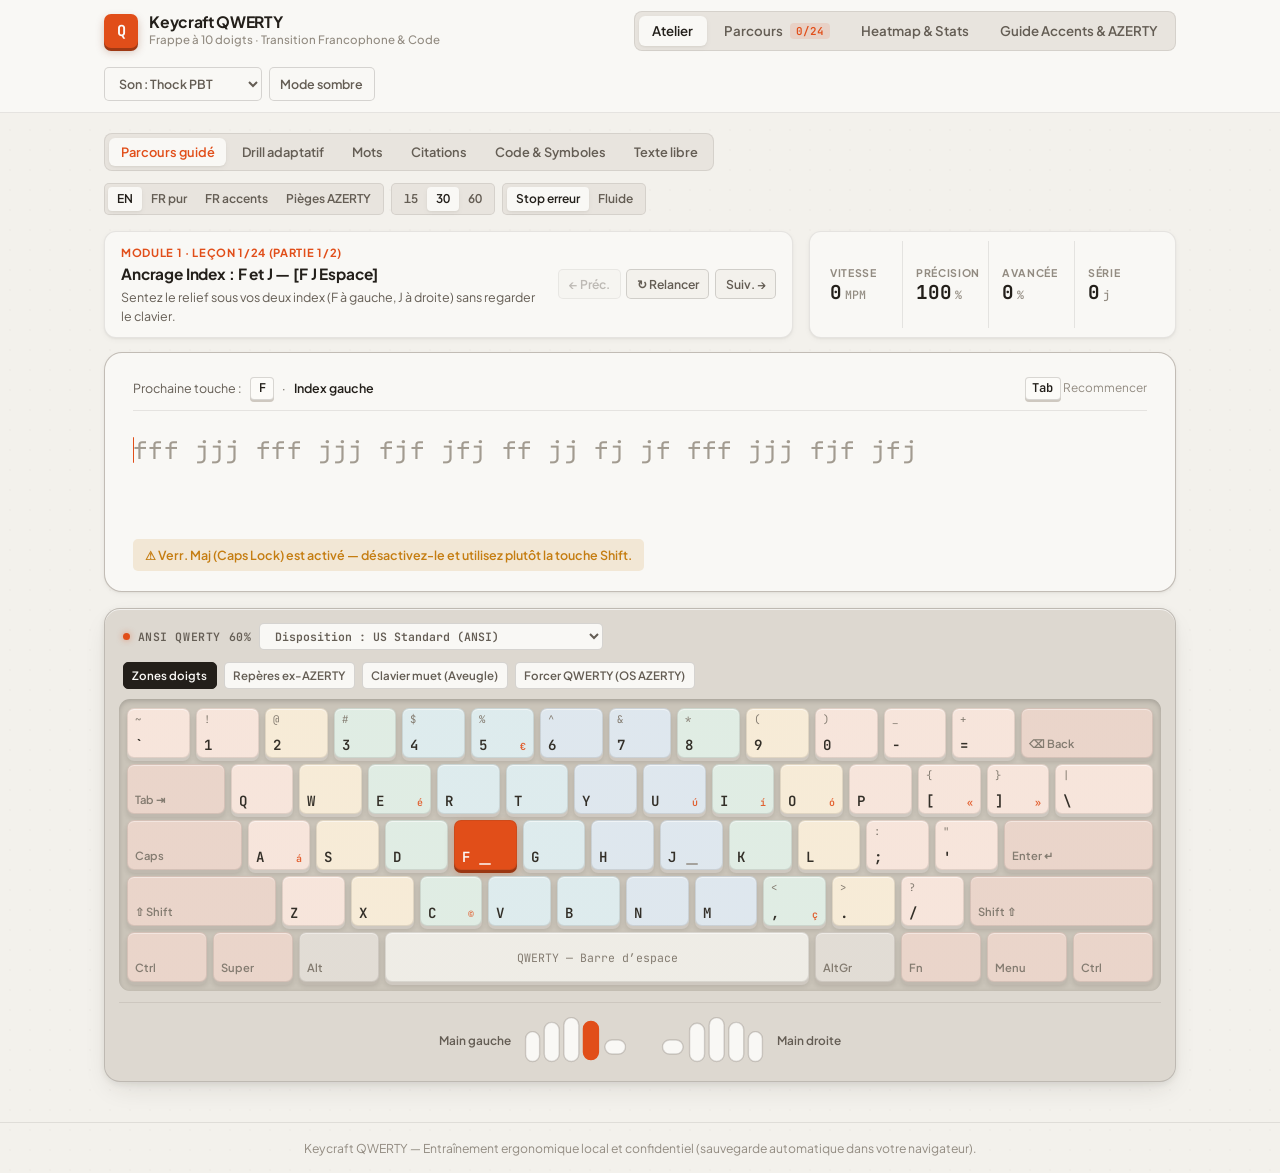
==== antigravity/index.html @ 1b4c4ce1 "feat: add unified showcase hub on main comparing Antigravity, Mistral 4, and GLM" ====
<!DOCTYPE html>
<html lang="fr" data-theme="light">
<head>
  <meta charset="UTF-8" />
  <meta name="viewport" content="width=device-width, initial-scale=1.0" />
  <title>Keycraft QWERTY — Apprendre la frappe tactile QWERTY &amp; US-International</title>
  <meta
    name="description"
    content="Studio d’apprentissage progressif du clavier QWERTY pensé pour les francophones : 24 leçons guidées, transition AZERTY vers QWERTY, code, accents US-International et carte thermique par touche."
  />
  <link rel="preconnect" href="https://fonts.googleapis.com" />
  <link rel="preconnect" href="https://fonts.gstatic.com" crossorigin />
  <link
    href="https://fonts.googleapis.com/css2?family=JetBrains+Mono:wght@400;500;600;700&family=Plus+Jakarta+Sans:wght@400;500;600;700&display=swap"
    rel="stylesheet"
  />
  <link rel="stylesheet" href="./css/styles.css" />
</head>
<body>
  <header class="site-header">
    <div class="header-inner">
      <a href="#studio" class="brand" id="brand-home-link">
        <span class="brand-keycap" aria-hidden="true">Q</span>
        <div class="brand-text">
          <h1 class="brand-title">Keycraft QWERTY</h1>
          <span class="brand-subtitle">Frappe à 10 doigts · Transition Francophone &amp; Code</span>
        </div>
      </a>

      <nav class="main-nav" role="tablist" aria-label="Navigation principale">
        <button
          type="button"
          class="nav-tab"
          id="nav-tab-studio"
          role="tab"
          aria-selected="true"
          aria-controls="view-studio"
          data-view="studio"
        >
          Atelier
        </button>
        <button
          type="button"
          class="nav-tab"
          id="nav-tab-curriculum"
          role="tab"
          aria-selected="false"
          aria-controls="view-curriculum"
          data-view="curriculum"
        >
          Parcours <span class="nav-badge" id="curriculum-progress-badge">0/24</span>
        </button>
        <button
          type="button"
          class="nav-tab"
          id="nav-tab-analytics"
          role="tab"
          aria-selected="false"
          aria-controls="view-analytics"
          data-view="analytics"
        >
          Heatmap &amp; Stats
        </button>
        <button
          type="button"
          class="nav-tab"
          id="nav-tab-guide"
          role="tab"
          aria-selected="false"
          aria-controls="view-guide"
          data-view="guide"
        >
          Guide Accents &amp; AZERTY
        </button>
      </nav>

      <div class="header-controls">
        <label for="sound-profile-select" class="sr-only">Profil sonore des touches</label>
        <select id="sound-profile-select" class="pill-select" title="Son mécanique des touches">
          <option value="thock">Son : Thock PBT</option>
          <option value="tactile">Son : Switch Tactile</option>
          <option value="typewriter">Son : Machine</option>
          <option value="off">Son : Muet</option>
        </select>

        <button
          type="button"
          id="theme-toggle-btn"
          class="icon-btn"
          aria-label="Basculer le thème clair ou sombre"
          title="Changer de thème"
        >
          <span id="theme-toggle-label">Mode sombre</span>
        </button>
      </div>
    </div>
  </header>

  <main class="app-main">
    <!-- =====================================================================
         VIEW 1 : STUDIO D'ENTRAÎNEMENT
         ===================================================================== -->
    <section id="view-studio" class="view-panel is-active" role="tabpanel" aria-labelledby="nav-tab-studio">
      <div class="studio-toolbar">
        <div class="mode-strip" role="group" aria-label="Mode d'entraînement">
          <button type="button" class="mode-btn is-active" id="mode-btn-lesson" data-mode="lesson">
            Parcours guidé
          </button>
          <button type="button" class="mode-btn" id="mode-btn-adaptive" data-mode="adaptive">
            Drill adaptatif
          </button>
          <button type="button" class="mode-btn" id="mode-btn-words" data-mode="words">
            Mots
          </button>
          <button type="button" class="mode-btn" id="mode-btn-quotes" data-mode="quotes">
            Citations
          </button>
          <button type="button" class="mode-btn" id="mode-btn-code" data-mode="code">
            Code &amp; Symboles
          </button>
          <button type="button" class="mode-btn" id="mode-btn-custom" data-mode="custom">
            Texte libre
          </button>
        </div>

        <div class="sub-options">
          <!-- Words mode sub-options -->
          <div class="chip-group" id="words-corpus-group" hidden>
            <button type="button" class="chip-btn is-active" id="corpus-en" data-corpus="english">EN</button>
            <button type="button" class="chip-btn" id="corpus-fr" data-corpus="french_ascii">FR pur</button>
            <button type="button" class="chip-btn" id="corpus-fr-intl" data-corpus="french_accents">FR accents</button>
            <button type="button" class="chip-btn" id="corpus-traps" data-corpus="azerty_traps">Pièges AZERTY</button>
          </div>

          <div class="chip-group" id="words-count-group" hidden>
            <button type="button" class="chip-btn" id="count-15" data-count="15">15</button>
            <button type="button" class="chip-btn is-active" id="count-30" data-count="30">30</button>
            <button type="button" class="chip-btn" id="count-60" data-count="60">60</button>
          </div>

          <!-- Error handling mode -->
          <div class="chip-group" role="group" aria-label="Comportement en cas d'erreur">
            <button
              type="button"
              class="chip-btn is-active"
              id="err-mode-stop"
              data-errmode="stop"
              title="Bloque le curseur sur la faute pour ancrer le bon geste"
            >
              Stop erreur
            </button>
            <button
              type="button"
              class="chip-btn"
              id="err-mode-fluid"
              data-errmode="fluid"
              title="Avance librement et permet de corriger avec Backspace"
            >
              Fluide
            </button>
          </div>
        </div>
      </div>

      <!-- Context Banner & Live Telemetry -->
      <div class="stage-hud">
        <div class="lesson-context">
          <div class="lesson-meta">
            <div class="lesson-kicker" id="stage-kicker">Module 1 · Leçon 1/24</div>
            <h2 class="lesson-heading" id="stage-title">Ancrage Index : F et J</h2>
            <p class="lesson-tip" id="stage-tip">
              Sentez le relief sous vos deux index (F à gauche, J à droite) sans regarder le clavier.
            </p>
          </div>
          <div class="lesson-nav-btns">
            <button type="button" class="sm-btn" id="prev-lesson-btn" title="Leçon précédente">
              ← Préc.
            </button>
            <button type="button" class="sm-btn" id="restart-prompt-btn" title="Nouvel essai (Tab)">
              ↻ Relancer
            </button>
            <button type="button" class="sm-btn" id="next-lesson-btn" title="Leçon ou série suivante">
              Suiv. →
            </button>
          </div>
        </div>

        <div class="telemetry-strip" aria-live="polite">
          <div class="metric-cell">
            <span class="metric-label">Vitesse</span>
            <span class="metric-value"><span id="live-wpm">0</span><span class="metric-unit">MPM</span></span>
          </div>
          <div class="metric-cell">
            <span class="metric-label">Précision</span>
            <span class="metric-value"><span id="live-accuracy">100</span><span class="metric-unit">%</span></span>
          </div>
          <div class="metric-cell">
            <span class="metric-label">Avancée</span>
            <span class="metric-value"><span id="live-progress">0</span><span class="metric-unit">%</span></span>
          </div>
          <div class="metric-cell">
            <span class="metric-label">Série</span>
            <span class="metric-value"><span id="live-streak">0</span><span class="metric-unit">j</span></span>
          </div>
        </div>
      </div>

      <!-- Custom Prompt Panel -->
      <div class="custom-text-panel" id="custom-text-panel" hidden>
        <label for="custom-text-input" class="lesson-kicker" style="display:block; margin-bottom:0.4rem;">
          Collez votre texte ou extrait de code à travailler en QWERTY
        </label>
        <textarea
          id="custom-text-input"
          class="custom-textarea"
          placeholder="Ex: const greet = (name) => `Hello, ${name}!`;"
        ></textarea>
        <button type="button" class="primary-btn" id="apply-custom-text-btn">
          Charger sur le pupitre
        </button>
      </div>

      <!-- Session Completion Card -->
      <article class="result-banner" id="session-result-banner" hidden aria-live="assertive">
        <div class="result-top">
          <div class="result-title-group">
            <h2 id="result-heading">Série terminée !</h2>
            <p class="result-subtitle" id="result-feedback">
              Excellente régularité. Continuez sans baisser les yeux vers les touches.
            </p>
          </div>
          <div class="stars-display" id="result-stars" aria-label="Étoiles obtenues"></div>
        </div>

        <div class="result-metrics-grid">
          <div class="result-stat-box">
            <div class="label">Vitesse nette</div>
            <div class="val" id="res-wpm">0 MPM</div>
          </div>
          <div class="result-stat-box">
            <div class="label">Précision</div>
            <div class="val" id="res-acc">100 %</div>
          </div>
          <div class="result-stat-box">
            <div class="label">Vitesse brute</div>
            <div class="val" id="res-raw">0 MPM</div>
          </div>
          <div class="result-stat-box">
            <div class="label">Durée</div>
            <div class="val" id="res-time">0.0 s</div>
          </div>
        </div>

        <div class="result-weak-keys">
          <div id="res-weak-summary" class="lesson-tip" style="margin:0;">
            Aucune touche hésitante détectée sur cet exercice.
          </div>
          <div style="display:flex; gap:0.55rem; flex-wrap:wrap;">
            <button type="button" class="secondary-btn" id="res-drill-weak-btn" hidden>
              Cibler ces touches
            </button>
            <button type="button" class="secondary-btn" id="res-retry-btn">
              ↻ Recommencer (Tab)
            </button>
            <button type="button" class="primary-btn" id="res-next-btn">
              Continuer (Entrée) →
            </button>
          </div>
        </div>
      </article>

      <!-- Main Typing Stage -->
      <div class="typing-stage-wrap is-focused" id="typing-stage-wrap">
        <div class="stage-progress-track" aria-hidden="true">
          <div class="stage-progress-bar" id="stage-progress-bar"></div>
        </div>

        <div class="coaching-bar">
          <div class="next-key-callout" id="next-key-callout">
            <span>Prochaine touche :</span>
            <span class="key-pill" id="callout-key">F</span>
            <span>·</span>
            <span class="finger-pill" id="callout-finger">Index gauche</span>
          </div>

          <div style="display:flex; align-items:center; gap:0.65rem;">
            <span class="deadkey-indicator" id="deadkey-indicator" hidden>
              Touche morte active — tapez la lettre
            </span>
            <span class="stage-shortcuts-hint">
              <span><kbd class="key-pill">Tab</kbd> Recommencer</span>
            </span>
          </div>
        </div>

        <div class="prompt-viewport" id="prompt-viewport">
          <div class="prompt-text" id="prompt-text" aria-label="Texte à dactylographier"></div>
        </div>

        <div class="stage-alert" id="capslock-warning" hidden>
          ⚠ Verr. Maj (Caps Lock) est activé — désactivez-le et utilisez plutôt la touche Shift.
        </div>

        <input
          type="text"
          id="typing-capture"
          class="hidden-capture"
          autocomplete="off"
          autocorrect="off"
          autocapitalize="off"
          spellcheck="false"
          aria-label="Zone de saisie clavier QWERTY"
        />
      </div>

      <!-- Sculpted Mechanical ANSI QWERTY Deck -->
      <div class="keyboard-deck" aria-label="Clavier visuel QWERTY interactif">
        <div class="deck-top-bar">
          <div class="deck-plate-label">
            <span class="status-led" aria-hidden="true"></span>
            <span>ANSI QWERTY 60%</span>
            <label for="layout-variant-select" class="sr-only">Variante de disposition QWERTY</label>
            <select id="layout-variant-select" class="pill-select" style="height:27px; font-size:0.72rem;">
              <option value="us-ansi">Disposition : US Standard (ANSI)</option>
              <option value="us-intl">Disposition : US-International (Accents FR)</option>
            </select>
          </div>

          <div class="deck-toggles">
            <button
              type="button"
              class="deck-toggle-btn"
              id="toggle-zones-btn"
              aria-pressed="true"
              title="Colorer les zones correspondant à chaque doigt"
            >
              Zones doigts
            </button>
            <button
              type="button"
              class="deck-toggle-btn"
              id="toggle-azerty-btn"
              aria-pressed="false"
              title="Afficher en discret l'ancienne touche AZERTY sur les touches déplacées"
            >
              Repères ex-AZERTY
            </button>
            <button
              type="button"
              class="deck-toggle-btn"
              id="toggle-blind-btn"
              aria-pressed="false"
              title="Masquer toutes les légendes pour tester votre vraie mémoire musculaire"
            >
              Clavier muet (Aveugle)
            </button>
            <button
              type="button"
              class="deck-toggle-btn"
              id="toggle-scancode-btn"
              aria-pressed="false"
              title="Simuler un clavier QWERTY US même si votre OS est encore configuré en AZERTY"
            >
              Forcer QWERTY (OS AZERTY)
            </button>
          </div>
        </div>

        <div class="keyboard-well">
          <div class="ansi-keyboard show-zones" id="ansi-keyboard"></div>
        </div>

        <!-- Biomechanical Dual-Hand Finger Indicator -->
        <div class="hands-guide-bar">
          <div class="hands-svg-wrap" aria-hidden="true">
            <div class="hand-card">
              <span>Main gauche</span>
              <svg class="hand-svg" viewBox="0 0 120 56">
                <rect class="finger-shape" data-hand-finger="lp" x="6" y="18" width="15" height="32" rx="7.5" />
                <rect class="finger-shape" data-hand-finger="lr" x="26" y="8" width="16" height="42" rx="8" />
                <rect class="finger-shape" data-hand-finger="lm" x="47" y="3" width="16" height="47" rx="8" />
                <rect class="finger-shape" data-hand-finger="li" x="68" y="9" width="16" height="41" rx="8" />
                <rect class="finger-shape" data-hand-finger="thumb" x="91" y="27" width="22" height="15" rx="7.5" />
              </svg>
            </div>

            <div class="hand-card">
              <svg class="hand-svg" viewBox="0 0 120 56">
                <rect class="finger-shape" data-hand-finger="thumb" x="7" y="27" width="22" height="15" rx="7.5" />
                <rect class="finger-shape" data-hand-finger="ri" x="36" y="9" width="16" height="41" rx="8" />
                <rect class="finger-shape" data-hand-finger="rm" x="57" y="3" width="16" height="47" rx="8" />
                <rect class="finger-shape" data-hand-finger="rr" x="78" y="8" width="16" height="42" rx="8" />
                <rect class="finger-shape" data-hand-finger="rp" x="99" y="18" width="15" height="32" rx="7.5" />
              </svg>
              <span>Main droite</span>
            </div>
          </div>
        </div>
      </div>
    </section>

    <!-- =====================================================================
         VIEW 2 : PARCOURS PROGRESSIF (24 LEÇONS)
         ===================================================================== -->
    <section id="view-curriculum" class="view-panel" role="tabpanel" aria-labelledby="nav-tab-curriculum">
      <div class="section-header">
        <div>
          <h2>Parcours d’apprentissage complet (24 leçons)</h2>
          <p>
            Du premier contact avec les ergots F et J jusqu’au code et aux accents français en US-International.
            Toutes les leçons sont accessibles librement selon votre niveau actuel.
          </p>
        </div>
        <div id="curriculum-stars-summary" class="lesson-keys-preview" style="font-size:0.84rem; padding:0.45rem 0.8rem;">
          0 / 72 ★
        </div>
      </div>

      <div id="curriculum-modules-container"></div>
    </section>

    <!-- =====================================================================
         VIEW 3 : ANALYTIQUE & CARTE THERMIQUE PAR TOUCHE
         ===================================================================== -->
    <section id="view-analytics" class="view-panel" role="tabpanel" aria-labelledby="nav-tab-analytics">
      <div class="section-header">
        <div>
          <h2>Carte thermique &amp; Diagnostic biomécanique</h2>
          <p>
            Chaque frappe mesure votre précision et votre temps de réaction en millisecondes afin d’isoler vos hésitations.
          </p>
        </div>
        <div style="display:flex; gap:0.5rem; flex-wrap:wrap;">
          <button type="button" class="primary-btn" id="analytics-launch-drill-btn">
            Entraîner mes touches faibles
          </button>
          <button type="button" class="secondary-btn" id="reset-stats-btn">
            Réinitialiser les données
          </button>
        </div>
      </div>

      <div class="stats-overview-row">
        <div class="stat-tile">
          <div class="stat-kicker">Meilleure vitesse nette</div>
          <div class="stat-big" id="stat-best-wpm">0 MPM</div>
        </div>
        <div class="stat-tile">
          <div class="stat-kicker">Caractères validés</div>
          <div class="stat-big" id="stat-total-chars">0</div>
        </div>
        <div class="stat-tile">
          <div class="stat-kicker">Temps d’entraînement</div>
          <div class="stat-big" id="stat-total-time">0 min</div>
        </div>
        <div class="stat-tile">
          <div class="stat-kicker">Touches maîtrisées (≥96 %)</div>
          <div class="stat-big" id="stat-mastered-keys">0</div>
        </div>
      </div>

      <div class="heatmap-panel">
        <div class="deck-top-bar" style="padding-bottom:0.85rem;">
          <div>
            <strong style="font-size:0.95rem;">Précision &amp; Vitesse par touche QWERTY</strong>
            <div id="heatmap-hover-detail" class="lesson-tip" style="margin-top:0.15rem;">
              Survolez une touche pour inspecter sa précision et sa latence moyenne (ms).
            </div>
          </div>
          <div class="heatmap-legend">
            <span class="heat-swatch">
              <span class="heat-dot" style="background:var(--success-soft); border:1px solid var(--success);"></span>
              Maîtrisée (≥96 %)
            </span>
            <span class="heat-swatch">
              <span class="heat-dot" style="background:var(--warning-soft); border:1px solid var(--warning);"></span>
              En cours (88–95 %)
            </span>
            <span class="heat-swatch">
              <span class="heat-dot" style="background:var(--danger-soft); border:1px solid var(--danger);"></span>
              À cibler (&lt;88 %)
            </span>
          </div>
        </div>

        <div class="keyboard-well">
          <div class="ansi-keyboard" id="heatmap-keyboard"></div>
        </div>
      </div>

      <div class="two-col-panels">
        <div class="info-panel">
          <h3>Confusions musculaires fréquentes</h3>
          <ul class="confusion-list" id="confusion-list"></ul>
        </div>
        <div class="info-panel">
          <h3>Dernières sessions</h3>
          <ul class="history-list" id="history-list"></ul>
        </div>
      </div>
    </section>

    <!-- =====================================================================
         VIEW 4 : GUIDE FRANCOPHONE QWERTY & ACCENTS US-INTERNATIONAL
         ===================================================================== -->
    <section id="view-guide" class="view-panel" role="tabpanel" aria-labelledby="nav-tab-guide">
      <div class="section-header">
        <div>
          <h2>Guide pratique du QWERTY pour francophones</h2>
          <p>
            Comprendre la logique du clavier QWERTY, réussir sa transition depuis l’AZERTY et écrire un français irréprochable.
          </p>
        </div>
        <button type="button" class="primary-btn" id="guide-start-intl-lesson-btn">
          Tester la Leçon 24 (Accents FR) →
        </button>
      </div>

      <div class="guide-grid">
        <article class="info-panel">
          <h3>1. Ce qui change par rapport à l’AZERTY</h3>
          <table class="ref-table">
            <thead>
              <tr>
                <th>Touche</th>
                <th>Sur AZERTY</th>
                <th>Sur QWERTY (Gain)</th>
              </tr>
            </thead>
            <tbody>
              <tr>
                <td><span class="combo-code">Q / A</span></td>
                <td>A en haut, Q au milieu</td>
                <td>Inversés : <strong>A</strong> sur la rangée de repos</td>
              </tr>
              <tr>
                <td><span class="combo-code">W / Z</span></td>
                <td>Z en haut, W en bas</td>
                <td>Inversés : <strong>W</strong> très accessible en anglais</td>
              </tr>
              <tr>
                <td><span class="combo-code">M</span></td>
                <td>À droite de L</td>
                <td>En bas à droite de <strong>N</strong> ; libère <strong>; :</strong></td>
              </tr>
              <tr>
                <td><span class="combo-code">1 – 0</span></td>
                <td>Nécessite Shift</td>
                <td><strong>Frappe directe</strong> sans Shift !</td>
              </tr>
              <tr>
                <td><span class="combo-code">. , /</span></td>
                <td>Point avec Shift</td>
                <td><strong>Point et virgule directs</strong> sans Shift</td>
              </tr>
              <tr>
                <td><span class="combo-code">[ ] { }</span></td>
                <td>AltGr gymnastique</td>
                <td>Accès immédiat à droite de <strong>P</strong></td>
              </tr>
            </tbody>
          </table>
        </article>

        <article class="info-panel">
          <h3>2. Tous les accents français (QWERTY US-International)</h3>
          <p class="lesson-tip" style="margin-bottom:0.75rem;">
            Activez <strong>Anglais (États-Unis, international)</strong> sous Windows, Linux ou macOS :
          </p>
          <table class="ref-table">
            <thead>
              <tr>
                <th>Caractère</th>
                <th>Séquence Touche Morte</th>
                <th>Alternative rapide</th>
              </tr>
            </thead>
            <tbody>
              <tr>
                <td><strong>é / É</strong></td>
                <td><span class="combo-code">'</span> puis <span class="combo-code">e / E</span></td>
                <td><span class="combo-code">AltGr + e</span></td>
              </tr>
              <tr>
                <td><strong>è / à / ù</strong></td>
                <td><span class="combo-code">`</span> puis <span class="combo-code">e / a / u</span></td>
                <td>Touche sous Échap + voyelle</td>
              </tr>
              <tr>
                <td><strong>ê / â / ô / î / û</strong></td>
                <td><span class="combo-code">Maj + 6 (^)</span> puis voyelle</td>
                <td>Circonflexe universel</td>
              </tr>
              <tr>
                <td><strong>ç / Ç</strong></td>
                <td><span class="combo-code">'</span> puis <span class="combo-code">c / C</span></td>
                <td><span class="combo-code">AltGr + ,</span></td>
              </tr>
              <tr>
                <td><strong>ë / ï</strong></td>
                <td><span class="combo-code">Maj + ' (")</span> puis voyelle</td>
                <td>Tréma universel</td>
              </tr>
              <tr>
                <td><strong>' ou " seul</strong></td>
                <td><span class="combo-code">'</span> puis <span class="combo-code">Espace</span></td>
                <td>Valide le symbole ASCII pur</td>
              </tr>
            </tbody>
          </table>
        </article>
      </div>

      <article class="info-panel">
        <h3>3. Les 3 règles d’or pour progresser deux fois plus vite</h3>
        <div class="two-col-panels" style="margin-top:0.5rem;">
          <div>
            <strong>Ne regardez jamais le clavier physique</strong>
            <p class="lesson-tip">
              Même si vos touches physiques portent encore des légendes AZERTY, fiez-vous uniquement aux ergots tactiles
              <strong>F</strong> et <strong>J</strong> et au clavier visuel à l’écran. Activez ensuite le mode
              <em>Clavier muet (Aveugle)</em> pour valider vos acquis.
            </p>
          </div>
          <div>
            <strong>Privilégiez 97 % de précision à la vitesse brute</strong>
            <p class="lesson-tip">
              Chaque faute oblige votre cerveau à enregistrer deux gestes contradictoires. Ralentissez légèrement sur vos
              touches hésitantes : la vitesse montera naturellement au-delà de 60 MPM en quelques jours.
            </p>
          </div>
        </div>
      </article>
    </section>
  </main>

  <footer class="site-footer">
    Keycraft QWERTY — Entraînement ergonomique local et confidentiel (sauvegarde automatique dans votre navigateur).
  </footer>

  <script type="module" src="./js/app.js"></script>
</body>
</html>
---- antigravity/css/styles.css ----
/* ==========================================================================
   KEYCRAFT QWERTY — Tactile Industrial Design System
   Inspired by classic PBT mechanical keyboards & functional industrial design
   ========================================================================== */

:root {
  /* Surface Palette — Warm Limestone & Alabaster (Light Theme) */
  --bg-canvas: hsl(40, 23%, 94%);
  --bg-elevated: hsl(40, 25%, 97%);
  --bg-recessed: hsl(38, 18%, 89%);
  --bg-chassis: hsl(37, 16%, 84%);
  --bg-chassis-well: hsl(36, 14%, 76%);

  /* Keycap Materials */
  --key-top: hsl(42, 33%, 98%);
  --key-top-mod: hsl(38, 16%, 91%);
  --key-lip: hsl(36, 13%, 78%);
  --key-lip-mod: hsl(35, 12%, 72%);
  --key-shadow: hsla(30, 20%, 15%, 0.14);
  --key-legend: hsl(35, 12%, 18%);
  --key-legend-muted: hsl(35, 8%, 48%);

  /* Typography & Ink */
  --ink-primary: hsl(35, 14%, 12%);
  --ink-secondary: hsl(35, 9%, 36%);
  --ink-muted: hsl(35, 7%, 54%);
  --ink-untyped: hsl(36, 9%, 60%);

  /* Functional Accents (Industrial Vermilion, Forest Sage, Amber Ochre) */
  --accent: hsl(16, 80%, 49%);
  --accent-soft: hsla(16, 80%, 49%, 0.12);
  --accent-ink: hsl(40, 33%, 98%);

  --success: hsl(152, 46%, 33%);
  --success-soft: hsla(152, 46%, 33%, 0.13);

  --warning: hsl(36, 84%, 42%);
  --warning-soft: hsla(36, 84%, 42%, 0.14);

  --danger: hsl(6, 74%, 48%);
  --danger-soft: hsla(6, 74%, 48%, 0.14);

  /* Subtle Finger Zone Tints (Harmonious muted mineral tones) */
  --finger-pinky: hsla(16, 72%, 52%, 0.14);
  --finger-ring: hsla(36, 78%, 48%, 0.15);
  --finger-middle: hsla(152, 44%, 40%, 0.14);
  --finger-index-l: hsla(196, 55%, 44%, 0.15);
  --finger-index-r: hsla(212, 52%, 46%, 0.15);
  --finger-thumb: hsla(38, 18%, 55%, 0.14);

  --finger-stroke-pinky: hsl(16, 68%, 48%);
  --finger-stroke-ring: hsl(36, 76%, 43%);
  --finger-stroke-middle: hsl(152, 44%, 35%);
  --finger-stroke-index-l: hsl(196, 58%, 38%);
  --finger-stroke-index-r: hsl(212, 52%, 42%);
  --finger-stroke-thumb: hsl(35, 15%, 42%);

  /* Structural Borders & Elevation */
  --hairline: hsla(35, 15%, 18%, 0.1);
  --hairline-strong: hsla(35, 15%, 18%, 0.18);
  --shadow-sm: 0 1px 2px hsla(32, 20%, 12%, 0.05), 0 2px 6px hsla(32, 20%, 12%, 0.04);
  --shadow-chassis:
    inset 0 1px 0 hsla(0, 0%, 100%, 0.65),
    0 10px 28px -8px hsla(32, 22%, 14%, 0.14),
    0 2px 6px hsla(32, 20%, 14%, 0.08);

  /* Fonts */
  --font-sans: 'Plus Jakarta Sans', -apple-system, BlinkMacSystemFont, 'Segoe UI', sans-serif;
  --font-mono: 'JetBrains Mono', ui-monospace, 'SFMono-Regular', Menlo, Consolas, monospace;

  /* Spacing & Radii */
  --radius-xs: 5px;
  --radius-sm: 8px;
  --radius-md: 12px;
  --radius-lg: 18px;
  --container-max: 1120px;
}

[data-theme="dark"] {
  --bg-canvas: hsl(40, 6%, 9%);
  --bg-elevated: hsl(40, 6%, 12.5%);
  --bg-recessed: hsl(40, 5%, 7.5%);
  --bg-chassis: hsl(38, 5%, 14.5%);
  --bg-chassis-well: hsl(38, 6%, 8%);

  --key-top: hsl(38, 5%, 19%);
  --key-top-mod: hsl(38, 5%, 15.5%);
  --key-lip: hsl(38, 6%, 10%);
  --key-lip-mod: hsl(38, 6%, 8.5%);
  --key-shadow: hsla(0, 0%, 0%, 0.45);
  --key-legend: hsl(38, 18%, 88%);
  --key-legend-muted: hsl(38, 8%, 54%);

  --ink-primary: hsl(38, 20%, 92%);
  --ink-secondary: hsl(38, 10%, 68%);
  --ink-muted: hsl(38, 7%, 48%);
  --ink-untyped: hsl(38, 6%, 41%);

  --accent: hsl(16, 84%, 56%);
  --accent-soft: hsla(16, 84%, 56%, 0.16);
  --accent-ink: hsl(40, 20%, 98%);

  --success: hsl(152, 48%, 52%);
  --success-soft: hsla(152, 48%, 52%, 0.16);

  --warning: hsl(38, 86%, 56%);
  --warning-soft: hsla(38, 86%, 56%, 0.16);

  --danger: hsl(6, 78%, 60%);
  --danger-soft: hsla(6, 78%, 60%, 0.18);

  --finger-pinky: hsla(16, 76%, 56%, 0.15);
  --finger-ring: hsla(38, 82%, 55%, 0.15);
  --finger-middle: hsla(152, 48%, 50%, 0.15);
  --finger-index-l: hsla(196, 62%, 54%, 0.15);
  --finger-index-r: hsla(210, 58%, 58%, 0.15);
  --finger-thumb: hsla(38, 14%, 60%, 0.14);

  --finger-stroke-pinky: hsl(16, 78%, 60%);
  --finger-stroke-ring: hsl(38, 84%, 58%);
  --finger-stroke-middle: hsl(152, 50%, 54%);
  --finger-stroke-index-l: hsl(196, 65%, 58%);
  --finger-stroke-index-r: hsl(210, 62%, 62%);
  --finger-stroke-thumb: hsl(38, 15%, 64%);

  --hairline: hsla(38, 20%, 90%, 0.08);
  --hairline-strong: hsla(38, 20%, 90%, 0.15);
  --shadow-sm: 0 1px 3px hsla(0, 0%, 0%, 0.3);
  --shadow-chassis:
    inset 0 1px 0 hsla(38, 20%, 90%, 0.06),
    0 14px 34px -8px hsla(0, 0%, 0%, 0.55),
    0 2px 8px hsla(0, 0%, 0%, 0.35);
}

/* Reset & Base */
*,
*::before,
*::after {
  box-sizing: border-box;
}

html {
  font-size: 16px;
  -webkit-font-smoothing: antialiased;
  -moz-osx-font-smoothing: grayscale;
}

body {
  margin: 0;
  min-height: 100vh;
  background-color: var(--bg-canvas);
  /* Subtle tactile anodized surface grain via tiny inline SVG noise */
  background-image: radial-gradient(hsla(36, 20%, 50%, 0.035) 1px, transparent 0);
  background-size: 20px 20px;
  color: var(--ink-primary);
  font-family: var(--font-sans);
  line-height: 1.5;
  display: flex;
  flex-direction: column;
  transition: background-color 180ms ease, color 180ms ease;
}

button,
input,
select,
textarea {
  font-family: inherit;
  color: inherit;
}

button {
  cursor: pointer;
}

:focus-visible {
  outline: 2px solid var(--accent);
  outline-offset: 2px;
}

.sr-only {
  position: absolute;
  width: 1px;
  height: 1px;
  padding: 0;
  margin: -1px;
  overflow: hidden;
  clip: rect(0, 0, 0, 0);
  white-space: nowrap;
  border: 0;
}

/* ==========================================================================
   Top Navigation & Studio Header
   ========================================================================== */

.site-header {
  border-bottom: 1px solid var(--hairline);
  background: var(--bg-elevated);
  position: sticky;
  top: 0;
  z-index: 30;
}

.header-inner {
  max-width: var(--container-max);
  margin: 0 auto;
  padding: 0.7rem 1.5rem;
  display: flex;
  align-items: center;
  justify-content: space-between;
  gap: 1rem;
  flex-wrap: wrap;
}

.brand {
  display: flex;
  align-items: center;
  gap: 0.7rem;
  text-decoration: none;
  color: var(--ink-primary);
}

.brand-keycap {
  width: 34px;
  height: 34px;
  border-radius: 7px;
  background: var(--accent);
  color: var(--accent-ink);
  font-family: var(--font-mono);
  font-weight: 700;
  font-size: 0.95rem;
  display: grid;
  place-items: center;
  box-shadow: 0 3px 0 hsl(16, 78%, 35%), 0 4px 8px hsla(16, 80%, 25%, 0.25);
  letter-spacing: -0.03em;
  user-select: none;
}

.brand-text {
  display: flex;
  flex-direction: column;
}

.brand-title {
  font-size: 0.98rem;
  font-weight: 700;
  letter-spacing: -0.02em;
  line-height: 1.15;
  margin: 0;
}

.brand-subtitle {
  font-size: 0.72rem;
  color: var(--ink-muted);
  font-weight: 500;
}

/* Primary View Switcher */
.main-nav {
  display: flex;
  align-items: center;
  gap: 0.25rem;
  background: var(--bg-recessed);
  padding: 0.22rem;
  border-radius: var(--radius-sm);
  border: 1px solid var(--hairline);
}

.nav-tab {
  border: none;
  background: transparent;
  padding: 0.42rem 0.85rem;
  border-radius: 6px;
  font-size: 0.83rem;
  font-weight: 600;
  color: var(--ink-secondary);
  transition: background-color 140ms ease, color 140ms ease, box-shadow 140ms ease;
  display: inline-flex;
  align-items: center;
  gap: 0.42rem;
}

.nav-tab:hover {
  color: var(--ink-primary);
}

.nav-tab[aria-selected="true"] {
  background: var(--bg-elevated);
  color: var(--ink-primary);
  box-shadow: var(--shadow-sm);
}

.nav-badge {
  font-family: var(--font-mono);
  font-size: 0.68rem;
  padding: 0.08rem 0.36rem;
  border-radius: 4px;
  background: var(--accent-soft);
  color: var(--accent);
  font-weight: 600;
}

/* Header Quick Controls */
.header-controls {
  display: flex;
  align-items: center;
  gap: 0.45rem;
}

.icon-btn,
.pill-select {
  height: 34px;
  border: 1px solid var(--hairline-strong);
  background: var(--bg-elevated);
  border-radius: var(--radius-xs);
  padding: 0 0.65rem;
  font-size: 0.78rem;
  font-weight: 600;
  color: var(--ink-secondary);
  display: inline-flex;
  align-items: center;
  gap: 0.38rem;
  transition: border-color 140ms ease, color 140ms ease, background-color 140ms ease;
}

.icon-btn:hover,
.pill-select:hover {
  color: var(--ink-primary);
  border-color: var(--ink-muted);
}

.icon-btn[aria-pressed="true"] {
  background: var(--accent-soft);
  color: var(--accent);
  border-color: hsla(16, 80%, 49%, 0.35);
}

/* ==========================================================================
   Main Layout Container
   ========================================================================== */

.app-main {
  flex: 1;
  width: 100%;
  max-width: var(--container-max);
  margin: 0 auto;
  padding: 1.25rem 1.5rem 2.5rem;
}

.view-panel {
  display: none;
  animation: panelFade 160ms ease-out;
}

.view-panel.is-active {
  display: block;
}

@keyframes panelFade {
  from {
    opacity: 0;
    transform: translateY(4px);
  }
  to {
    opacity: 1;
    transform: translateY(0);
  }
}

/* ==========================================================================
   Practice Studio View (Primary Typing Experience)
   ========================================================================== */

.studio-toolbar {
  display: flex;
  align-items: center;
  justify-content: space-between;
  gap: 0.75rem;
  flex-wrap: wrap;
  margin-bottom: 1rem;
}

.mode-strip {
  display: flex;
  align-items: center;
  gap: 0.3rem;
  flex-wrap: wrap;
  background: var(--bg-recessed);
  padding: 0.25rem;
  border-radius: var(--radius-sm);
  border: 1px solid var(--hairline);
}

.mode-btn {
  border: none;
  background: transparent;
  padding: 0.38rem 0.72rem;
  border-radius: 6px;
  font-size: 0.8rem;
  font-weight: 600;
  color: var(--ink-secondary);
  transition: all 130ms ease;
}

.mode-btn:hover {
  color: var(--ink-primary);
}

.mode-btn.is-active {
  background: var(--bg-elevated);
  color: var(--accent);
  box-shadow: var(--shadow-sm);
}

.sub-options {
  display: flex;
  align-items: center;
  gap: 0.45rem;
  flex-wrap: wrap;
}

.chip-group {
  display: inline-flex;
  align-items: center;
  background: var(--bg-recessed);
  padding: 0.2rem;
  border-radius: var(--radius-xs);
  border: 1px solid var(--hairline);
}

.chip-btn {
  border: none;
  background: transparent;
  padding: 0.26rem 0.56rem;
  border-radius: 4px;
  font-size: 0.75rem;
  font-weight: 600;
  color: var(--ink-secondary);
  font-variant-numeric: tabular-nums;
}

.chip-btn:hover {
  color: var(--ink-primary);
}

.chip-btn.is-active {
  background: var(--bg-elevated);
  color: var(--ink-primary);
  box-shadow: var(--shadow-sm);
}

/* Lesson / Context Banner + Live Telemetry Bar */
.stage-hud {
  display: flex;
  align-items: stretch;
  justify-content: space-between;
  gap: 1rem;
  flex-wrap: wrap;
  margin-bottom: 0.85rem;
}

.lesson-context {
  flex: 1 1 320px;
  background: var(--bg-elevated);
  border: 1px solid var(--hairline);
  border-radius: var(--radius-md);
  padding: 0.75rem 1rem;
  display: flex;
  align-items: center;
  justify-content: space-between;
  gap: 0.85rem;
  box-shadow: var(--shadow-sm);
}

.lesson-meta {
  min-width: 0;
}

.lesson-kicker {
  font-size: 0.7rem;
  font-weight: 700;
  text-transform: uppercase;
  letter-spacing: 0.06em;
  color: var(--accent);
  margin-bottom: 0.12rem;
}

.lesson-heading {
  font-size: 0.96rem;
  font-weight: 700;
  margin: 0;
  letter-spacing: -0.01em;
  white-space: nowrap;
  overflow: hidden;
  text-overflow: ellipsis;
}

.lesson-tip {
  font-size: 0.78rem;
  color: var(--ink-secondary);
  margin: 0.15rem 0 0;
}

.lesson-nav-btns {
  display: flex;
  align-items: center;
  gap: 0.35rem;
  flex-shrink: 0;
}

.sm-btn {
  height: 30px;
  padding: 0 0.6rem;
  border-radius: var(--radius-xs);
  border: 1px solid var(--hairline-strong);
  background: var(--bg-canvas);
  font-size: 0.76rem;
  font-weight: 600;
  color: var(--ink-secondary);
  display: inline-flex;
  align-items: center;
  gap: 0.3rem;
  transition: all 120ms ease;
}

.sm-btn:hover:not(:disabled) {
  background: var(--bg-elevated);
  color: var(--ink-primary);
  border-color: var(--ink-muted);
}

.sm-btn:disabled {
  opacity: 0.4;
  cursor: not-allowed;
}

/* Telemetry Readout */
.telemetry-strip {
  display: grid;
  grid-template-columns: repeat(4, minmax(78px, 1fr));
  gap: 0.5rem;
  background: var(--bg-elevated);
  border: 1px solid var(--hairline);
  border-radius: var(--radius-md);
  padding: 0.6rem 0.9rem;
  box-shadow: var(--shadow-sm);
}

.metric-cell {
  display: flex;
  flex-direction: column;
  justify-content: center;
  padding: 0 0.35rem;
  border-right: 1px solid var(--hairline);
}

.metric-cell:last-child {
  border-right: none;
}

.metric-label {
  font-size: 0.66rem;
  text-transform: uppercase;
  letter-spacing: 0.06em;
  color: var(--ink-muted);
  font-weight: 700;
}

.metric-value {
  font-family: var(--font-mono);
  font-size: 1.2rem;
  font-weight: 700;
  font-variant-numeric: tabular-nums;
  color: var(--ink-primary);
  line-height: 1.2;
}

.metric-unit {
  font-size: 0.72rem;
  font-weight: 500;
  color: var(--ink-muted);
  margin-left: 0.15rem;
}

/* ==========================================================================
   Typing Stage (Paper / Slate Prompt Surface)
   ========================================================================== */

.typing-stage-wrap {
  position: relative;
  background: var(--bg-elevated);
  border: 1px solid var(--hairline-strong);
  border-radius: var(--radius-lg);
  padding: 1.5rem 1.75rem 1.25rem;
  margin-bottom: 1rem;
  box-shadow: var(--shadow-sm);
  transition: border-color 150ms ease, box-shadow 150ms ease;
  cursor: text;
}

.typing-stage-wrap.is-focused {
  border-color: hsla(35, 15%, 35%, 0.38);
}

[data-theme="dark"] .typing-stage-wrap.is-focused {
  border-color: hsla(38, 20%, 85%, 0.24);
}

/* Progress Hairline at Top of Stage */
.stage-progress-track {
  position: absolute;
  top: 0;
  left: 16px;
  right: 16px;
  height: 3px;
  background: transparent;
  overflow: hidden;
}

.stage-progress-bar {
  height: 100%;
  width: 0%;
  background: var(--accent);
  border-radius: 0 0 3px 3px;
  transition: width 90ms linear;
}

/* Live Finger / Dead-key Coaching Strip inside Stage */
.coaching-bar {
  display: flex;
  align-items: center;
  justify-content: space-between;
  gap: 0.75rem;
  margin-bottom: 0.9rem;
  padding-bottom: 0.65rem;
  border-bottom: 1px solid var(--hairline);
  font-size: 0.78rem;
  color: var(--ink-secondary);
  flex-wrap: wrap;
}

.next-key-callout {
  display: inline-flex;
  align-items: center;
  gap: 0.5rem;
  flex-wrap: wrap;
}

.key-pill {
  display: inline-flex;
  align-items: center;
  justify-content: center;
  min-width: 24px;
  height: 23px;
  padding: 0 0.42rem;
  border-radius: 4px;
  background: var(--key-top);
  border: 1px solid var(--hairline-strong);
  box-shadow: 0 2px 0 var(--key-lip);
  font-family: var(--font-mono);
  font-size: 0.76rem;
  font-weight: 600;
  color: var(--ink-primary);
}

.finger-pill {
  font-weight: 600;
  color: var(--ink-primary);
}

.deadkey-indicator {
  font-family: var(--font-mono);
  font-size: 0.74rem;
  padding: 0.15rem 0.5rem;
  border-radius: 4px;
  background: var(--warning-soft);
  color: var(--warning);
  font-weight: 600;
}

.stage-shortcuts-hint {
  display: inline-flex;
  align-items: center;
  gap: 0.65rem;
  color: var(--ink-muted);
  font-size: 0.74rem;
}

/* Prompt Text Display */
.prompt-viewport {
  position: relative;
  min-height: 6.4rem;
  max-height: 9.6rem;
  overflow: hidden;
  user-select: none;
}

.prompt-text {
  font-family: var(--font-mono);
  font-variant-ligatures: none;
  font-size: clamp(1.22rem, 2vw, 1.52rem);
  line-height: 2.05;
  letter-spacing: 0.015em;
  color: var(--ink-untyped);
  white-space: pre-wrap;
  word-break: break-word;
  transition: transform 140ms cubic-bezier(0.22, 1, 0.36, 1);
}

.prompt-text.is-code {
  font-size: clamp(1.02rem, 1.6vw, 1.24rem);
  line-height: 1.9;
  white-space: pre-wrap;
}

.ch {
  position: relative;
  border-radius: 3px;
  transition: color 60ms ease, background-color 60ms ease;
}

.ch.is-correct {
  color: var(--ink-primary);
}

.ch.is-corrected {
  color: var(--ink-primary);
  border-bottom: 2px dotted var(--warning);
}

.ch.is-wrong {
  color: var(--danger);
  background: var(--danger-soft);
}

.ch.is-space.is-wrong {
  background: hsla(6, 74%, 48%, 0.26);
}

/* Caret */
.ch.is-current::before {
  content: '';
  position: absolute;
  left: -1.5px;
  top: 0.12em;
  bottom: 0.12em;
  width: 2.5px;
  border-radius: 2px;
  background: var(--accent);
  animation: caretPulse 1.05s ease-in-out infinite;
}

.typing-stage-wrap.is-typing .ch.is-current::before {
  animation: none;
}

.ch.is-current.is-blocked {
  background: var(--danger-soft);
  color: var(--danger);
}

.ch-newline {
  display: inline-block;
  font-size: 0.78em;
  opacity: 0.55;
  padding: 0 0.2em;
}

@keyframes caretPulse {
  0%, 100% { opacity: 1; }
  50% { opacity: 0.22; }
}

/* CapsLock & Unfocused Warnings */
.stage-alert {
  margin-top: 0.7rem;
  padding: 0.42rem 0.75rem;
  border-radius: var(--radius-xs);
  background: var(--warning-soft);
  color: var(--warning);
  font-size: 0.78rem;
  font-weight: 600;
  display: inline-flex;
  align-items: center;
  gap: 0.45rem;
}

.hidden-capture {
  position: fixed;
  opacity: 0;
  pointer-events: none;
  width: 1px;
  height: 1px;
  left: -9999px;
  top: 0;
}

/* Custom Text Drawer */
.custom-text-panel {
  margin-bottom: 1rem;
  background: var(--bg-elevated);
  border: 1px solid var(--hairline-strong);
  border-radius: var(--radius-md);
  padding: 1rem;
}

.custom-textarea {
  width: 100%;
  min-height: 88px;
  padding: 0.65rem 0.8rem;
  border-radius: var(--radius-sm);
  border: 1px solid var(--hairline-strong);
  background: var(--bg-canvas);
  font-family: var(--font-mono);
  font-size: 0.88rem;
  resize: vertical;
  margin-bottom: 0.6rem;
}

/* ==========================================================================
   Sculpted 60-Column ANSI Mechanical Keyboard + Hand Biomechanics
   ========================================================================== */

.keyboard-deck {
  background: var(--bg-chassis);
  border: 1px solid var(--hairline-strong);
  border-radius: 16px;
  padding: 0.85rem;
  box-shadow: var(--shadow-chassis);
}

.deck-top-bar {
  display: flex;
  align-items: center;
  justify-content: space-between;
  gap: 0.75rem;
  padding: 0 0.25rem 0.65rem;
  flex-wrap: wrap;
}

.deck-plate-label {
  display: inline-flex;
  align-items: center;
  gap: 0.5rem;
  font-family: var(--font-mono);
  font-size: 0.72rem;
  font-weight: 600;
  letter-spacing: 0.05em;
  text-transform: uppercase;
  color: var(--ink-secondary);
}

.status-led {
  width: 7px;
  height: 7px;
  border-radius: 50%;
  background: var(--accent);
  box-shadow: 0 0 6px hsla(16, 80%, 50%, 0.5);
}

.deck-toggles {
  display: flex;
  align-items: center;
  gap: 0.4rem;
  flex-wrap: wrap;
}

.deck-toggle-btn {
  height: 27px;
  padding: 0 0.55rem;
  border-radius: 5px;
  border: 1px solid var(--hairline-strong);
  background: var(--bg-elevated);
  font-size: 0.72rem;
  font-weight: 600;
  color: var(--ink-secondary);
  transition: all 120ms ease;
}

.deck-toggle-btn:hover {
  color: var(--ink-primary);
}

.deck-toggle-btn[aria-pressed="true"] {
  background: var(--ink-primary);
  color: var(--bg-elevated);
  border-color: var(--ink-primary);
}

/* Recessed Keyboard Well */
.keyboard-well {
  background: var(--bg-chassis-well);
  border-radius: 11px;
  padding: 0.55rem;
  box-shadow: inset 0 2px 5px hsla(0, 0%, 0%, 0.18);
  overflow-x: auto;
}

.ansi-keyboard {
  min-width: 660px;
  display: flex;
  flex-direction: column;
  gap: 6px;
  user-select: none;
}

.kb-row {
  display: grid;
  grid-template-columns: repeat(60, minmax(0, 1fr));
  gap: 6px;
}

/* Sculpted PBT Keycap */
.keycap {
  position: relative;
  height: 50px;
  background: var(--key-top);
  border-radius: 7px;
  border: 1px solid hsla(35, 15%, 20%, 0.12);
  box-shadow:
    0 3px 0 var(--key-lip),
    0 4px 5px var(--key-shadow),
    inset 0 1px 0 hsla(0, 0%, 100%, 0.55);
  padding: 5px 7px;
  display: flex;
  flex-direction: column;
  justify-content: space-between;
  font-family: var(--font-mono);
  color: var(--key-legend);
  transition: transform 55ms ease, box-shadow 55ms ease, background-color 110ms ease;
}

[data-theme="dark"] .keycap {
  border-color: hsla(0, 0%, 100%, 0.06);
  box-shadow:
    0 3px 0 var(--key-lip),
    0 4px 6px var(--key-shadow),
    inset 0 1px 0 hsla(0, 0%, 100%, 0.05);
}

.keycap.is-mod {
  background: var(--key-top-mod);
  box-shadow:
    0 3px 0 var(--key-lip-mod),
    0 4px 5px var(--key-shadow),
    inset 0 1px 0 hsla(0, 0%, 100%, 0.4);
  font-family: var(--font-sans);
  font-size: 0.7rem;
  font-weight: 600;
  color: var(--key-legend-muted);
  justify-content: flex-end;
}

[data-theme="dark"] .keycap.is-mod {
  box-shadow:
    0 3px 0 var(--key-lip-mod),
    0 4px 6px var(--key-shadow),
    inset 0 1px 0 hsla(0, 0%, 100%, 0.04);
}

/* Finger Zone Coloring Mode */
.ansi-keyboard.show-zones .keycap[data-finger="lp"],
.ansi-keyboard.show-zones .keycap[data-finger="rp"] {
  background-image: linear-gradient(var(--finger-pinky), var(--finger-pinky));
}
.ansi-keyboard.show-zones .keycap[data-finger="lr"],
.ansi-keyboard.show-zones .keycap[data-finger="rr"] {
  background-image: linear-gradient(var(--finger-ring), var(--finger-ring));
}
.ansi-keyboard.show-zones .keycap[data-finger="lm"],
.ansi-keyboard.show-zones .keycap[data-finger="rm"] {
  background-image: linear-gradient(var(--finger-middle), var(--finger-middle));
}
.ansi-keyboard.show-zones .keycap[data-finger="li"] {
  background-image: linear-gradient(var(--finger-index-l), var(--finger-index-l));
}
.ansi-keyboard.show-zones .keycap[data-finger="ri"] {
  background-image: linear-gradient(var(--finger-index-r), var(--finger-index-r));
}
.ansi-keyboard.show-zones .keycap[data-finger="thumb"] {
  background-image: linear-gradient(var(--finger-thumb), var(--finger-thumb));
}

/* Key Legends */
.key-top-row {
  display: flex;
  justify-content: space-between;
  align-items: flex-start;
  font-size: 0.66rem;
  line-height: 1;
  color: var(--key-legend-muted);
}

.key-bottom-row {
  display: flex;
  justify-content: space-between;
  align-items: flex-end;
  font-size: 0.88rem;
  font-weight: 600;
  line-height: 1;
}

.key-altgr {
  font-size: 0.62rem;
  color: var(--accent);
  font-weight: 600;
  opacity: 0.88;
}

.key-azerty-diff {
  font-size: 0.58rem;
  padding: 1px 3px;
  border-radius: 3px;
  background: hsla(35, 20%, 50%, 0.14);
  color: var(--ink-muted);
  display: none;
}

.ansi-keyboard.show-azerty-diff .key-azerty-diff {
  display: inline-block;
}

/* Blind / Touch-Typing Test Mode (Hide Key Legends) */
.ansi-keyboard.is-blind .key-top-row,
.ansi-keyboard.is-blind .key-bottom-row,
.ansi-keyboard.is-blind .key-mod-label {
  opacity: 0;
}

/* Tactile Homing Bar on F and J */
.key-homing-bar {
  position: absolute;
  bottom: 4px;
  left: 50%;
  transform: translateX(-50%);
  width: 12px;
  height: 2px;
  border-radius: 2px;
  background: var(--ink-muted);
  opacity: 0.75;
}

/* Target Key Highlight (Next Key to Press) */
.keycap.is-target {
  background: var(--accent) !important;
  background-image: none !important;
  color: var(--accent-ink) !important;
  box-shadow:
    0 3px 0 hsl(16, 78%, 34%),
    0 4px 10px hsla(16, 80%, 40%, 0.32);
}

.keycap.is-target .key-top-row,
.keycap.is-target .key-altgr,
.keycap.is-target .key-mod-label {
  color: hsla(40, 33%, 98%, 0.88) !important;
}

.keycap.is-target .key-homing-bar {
  background: var(--accent-ink);
}

/* Secondary Step Target (e.g. Second key in US-Intl dead-key sequence) */
.keycap.is-target-step2 {
  box-shadow:
    0 3px 0 var(--key-lip),
    inset 0 0 0 2px var(--accent);
}

/* Physical Key Depression */
.keycap.is-pressed {
  transform: translateY(2.5px);
  box-shadow:
    0 0.5px 0 var(--key-lip),
    0 1px 2px var(--key-shadow);
}

.keycap.is-wrong-press {
  background: var(--danger) !important;
  background-image: none !important;
  color: #fff !important;
  transform: translateY(2.5px);
}

/* Biomechanical Hand Guide Strip */
.hands-guide-bar {
  margin-top: 0.7rem;
  padding-top: 0.65rem;
  border-top: 1px solid hsla(35, 15%, 20%, 0.1);
  display: flex;
  align-items: center;
  justify-content: space-between;
  gap: 1rem;
  flex-wrap: wrap;
}

.hands-svg-wrap {
  display: flex;
  align-items: center;
  gap: 1.5rem;
  margin: 0 auto;
}

.hand-card {
  display: flex;
  align-items: center;
  gap: 0.55rem;
  font-size: 0.74rem;
  color: var(--ink-secondary);
  font-weight: 600;
}

.hand-svg {
  width: 112px;
  height: 54px;
  overflow: visible;
}

.finger-shape {
  fill: var(--bg-elevated);
  stroke: var(--hairline-strong);
  stroke-width: 1.5;
  transition: fill 120ms ease, stroke 120ms ease, transform 120ms ease;
}

.finger-shape.is-active {
  fill: var(--accent);
  stroke: var(--accent);
  transform: translateY(-2px);
}

/* ==========================================================================
   Session Completion Summary Card (Inline Modal / Stage Overlay)
   ========================================================================== */

.result-banner {
  background: var(--bg-elevated);
  border: 1px solid var(--hairline-strong);
  border-radius: var(--radius-lg);
  padding: 1.35rem 1.6rem;
  margin-bottom: 1rem;
  box-shadow: var(--shadow-sm);
}

.result-top {
  display: flex;
  align-items: center;
  justify-content: space-between;
  gap: 1rem;
  flex-wrap: wrap;
  margin-bottom: 1rem;
}

.result-title-group h2 {
  margin: 0;
  font-size: 1.18rem;
  letter-spacing: -0.02em;
}

.result-subtitle {
  margin: 0.2rem 0 0;
  font-size: 0.84rem;
  color: var(--ink-secondary);
}

.stars-display {
  font-size: 1.35rem;
  letter-spacing: 0.15em;
  color: var(--accent);
}

.result-metrics-grid {
  display: grid;
  grid-template-columns: repeat(auto-fit, minmax(130px, 1fr));
  gap: 0.75rem;
  margin-bottom: 1rem;
}

.result-stat-box {
  background: var(--bg-canvas);
  border: 1px solid var(--hairline);
  border-radius: var(--radius-sm);
  padding: 0.7rem 0.9rem;
}

.result-stat-box .label {
  font-size: 0.7rem;
  text-transform: uppercase;
  letter-spacing: 0.05em;
  color: var(--ink-muted);
  font-weight: 700;
}

.result-stat-box .val {
  font-family: var(--font-mono);
  font-size: 1.45rem;
  font-weight: 700;
  color: var(--ink-primary);
  margin-top: 0.15rem;
}

.result-weak-keys {
  display: flex;
  align-items: center;
  justify-content: space-between;
  gap: 0.8rem;
  flex-wrap: wrap;
  padding-top: 0.85rem;
  border-top: 1px solid var(--hairline);
}

.primary-btn {
  height: 38px;
  padding: 0 1.05rem;
  border-radius: var(--radius-sm);
  border: none;
  background: var(--accent);
  color: var(--accent-ink);
  font-size: 0.84rem;
  font-weight: 600;
  display: inline-flex;
  align-items: center;
  gap: 0.45rem;
  box-shadow: 0 2px 0 hsl(16, 78%, 35%);
  transition: filter 120ms ease, transform 80ms ease;
}

.primary-btn:hover {
  filter: brightness(1.06);
}

.primary-btn:active {
  transform: translateY(1px);
}

.secondary-btn {
  height: 38px;
  padding: 0 0.95rem;
  border-radius: var(--radius-sm);
  border: 1px solid var(--hairline-strong);
  background: var(--bg-canvas);
  color: var(--ink-primary);
  font-size: 0.84rem;
  font-weight: 600;
  display: inline-flex;
  align-items: center;
  gap: 0.4rem;
}

.secondary-btn:hover {
  background: var(--bg-recessed);
}

/* ==========================================================================
   Curriculum View (Parcours Progressif — 6 Modules, 24 Lessons)
   ========================================================================== */

.section-header {
  display: flex;
  align-items: flex-end;
  justify-content: space-between;
  gap: 1rem;
  flex-wrap: wrap;
  margin-bottom: 1.5rem;
}

.section-header h2 {
  margin: 0;
  font-size: 1.4rem;
  letter-spacing: -0.025em;
}

.section-header p {
  margin: 0.3rem 0 0;
  color: var(--ink-secondary);
  font-size: 0.9rem;
  max-width: 62ch;
}

.module-block {
  margin-bottom: 1.75rem;
}

.module-title-row {
  display: flex;
  align-items: baseline;
  justify-content: space-between;
  gap: 0.75rem;
  margin-bottom: 0.75rem;
  padding-bottom: 0.45rem;
  border-bottom: 1px solid var(--hairline-strong);
}

.module-title-row h3 {
  margin: 0;
  font-size: 1.02rem;
  letter-spacing: -0.015em;
}

.module-desc {
  font-size: 0.8rem;
  color: var(--ink-secondary);
}

.lessons-grid {
  display: grid;
  grid-template-columns: repeat(auto-fill, minmax(245px, 1fr));
  gap: 0.75rem;
}

.lesson-card {
  text-align: left;
  background: var(--bg-elevated);
  border: 1px solid var(--hairline-strong);
  border-radius: var(--radius-md);
  padding: 0.95rem 1.05rem;
  display: flex;
  flex-direction: column;
  justify-content: space-between;
  gap: 0.7rem;
  transition: transform 130ms ease, border-color 130ms ease, box-shadow 130ms ease;
}

.lesson-card:hover {
  transform: translateY(-2px);
  border-color: var(--ink-muted);
  box-shadow: var(--shadow-sm);
}

.lesson-card.is-current {
  border-color: var(--accent);
}

.lesson-card-top {
  display: flex;
  align-items: center;
  justify-content: space-between;
  gap: 0.5rem;
}

.lesson-num {
  font-family: var(--font-mono);
  font-size: 0.72rem;
  font-weight: 700;
  color: var(--ink-muted);
}

.lesson-stars {
  font-size: 0.82rem;
  color: var(--accent);
  letter-spacing: 0.08em;
}

.lesson-card h4 {
  margin: 0.2rem 0 0.25rem;
  font-size: 0.94rem;
}

.lesson-keys-preview {
  font-family: var(--font-mono);
  font-size: 0.75rem;
  color: var(--ink-secondary);
  background: var(--bg-canvas);
  padding: 0.22rem 0.48rem;
  border-radius: 4px;
  display: inline-block;
  border: 1px solid var(--hairline);
}

.lesson-best {
  font-family: var(--font-mono);
  font-size: 0.72rem;
  color: var(--success);
  font-weight: 600;
}

/* ==========================================================================
   Analytics & Per-Key Heatmap View
   ========================================================================== */

.stats-overview-row {
  display: grid;
  grid-template-columns: repeat(auto-fit, minmax(175px, 1fr));
  gap: 0.85rem;
  margin-bottom: 1.5rem;
}

.stat-tile {
  background: var(--bg-elevated);
  border: 1px solid var(--hairline-strong);
  border-radius: var(--radius-md);
  padding: 0.95rem 1.1rem;
}

.stat-tile .stat-kicker {
  font-size: 0.72rem;
  text-transform: uppercase;
  letter-spacing: 0.05em;
  color: var(--ink-muted);
  font-weight: 700;
}

.stat-tile .stat-big {
  font-family: var(--font-mono);
  font-size: 1.6rem;
  font-weight: 700;
  margin-top: 0.2rem;
  font-variant-numeric: tabular-nums;
}

.heatmap-panel {
  background: var(--bg-elevated);
  border: 1px solid var(--hairline-strong);
  border-radius: var(--radius-lg);
  padding: 1.25rem;
  margin-bottom: 1.5rem;
}

.heatmap-legend {
  display: flex;
  align-items: center;
  gap: 0.9rem;
  font-size: 0.76rem;
  color: var(--ink-secondary);
  flex-wrap: wrap;
}

.heat-swatch {
  display: inline-flex;
  align-items: center;
  gap: 0.35rem;
}

.heat-dot {
  width: 11px;
  height: 11px;
  border-radius: 3px;
}

.keycap[data-heat="mastered"] {
  background: var(--success-soft);
  border-color: hsla(152, 46%, 36%, 0.4);
}
.keycap[data-heat="steady"] {
  background: var(--warning-soft);
  border-color: hsla(36, 84%, 44%, 0.4);
}
.keycap[data-heat="weak"] {
  background: var(--danger-soft);
  border-color: hsla(6, 74%, 48%, 0.45);
}

.two-col-panels {
  display: grid;
  grid-template-columns: repeat(auto-fit, minmax(310px, 1fr));
  gap: 1rem;
}

.info-panel {
  background: var(--bg-elevated);
  border: 1px solid var(--hairline-strong);
  border-radius: var(--radius-md);
  padding: 1.15rem 1.25rem;
}

.info-panel h3 {
  margin: 0 0 0.75rem;
  font-size: 0.98rem;
}

.confusion-list,
.history-list {
  list-style: none;
  padding: 0;
  margin: 0;
  display: flex;
  flex-direction: column;
  gap: 0.5rem;
}

.confusion-item,
.history-item {
  display: flex;
  align-items: center;
  justify-content: space-between;
  padding: 0.5rem 0.65rem;
  border-radius: var(--radius-xs);
  background: var(--bg-canvas);
  border: 1px solid var(--hairline);
  font-size: 0.82rem;
}

/* ==========================================================================
   Francophone QWERTY & US-International Guide View
   ========================================================================== */

.guide-grid {
  display: grid;
  grid-template-columns: repeat(auto-fit, minmax(320px, 1fr));
  gap: 1rem;
  margin-bottom: 1.5rem;
}

.ref-table {
  width: 100%;
  border-collapse: collapse;
  font-size: 0.83rem;
}

.ref-table th,
.ref-table td {
  text-align: left;
  padding: 0.52rem 0.45rem;
  border-bottom: 1px solid var(--hairline);
}

.ref-table th {
  font-size: 0.7rem;
  text-transform: uppercase;
  letter-spacing: 0.05em;
  color: var(--ink-muted);
}

.combo-code {
  font-family: var(--font-mono);
  font-size: 0.78rem;
  background: var(--bg-canvas);
  padding: 0.16rem 0.42rem;
  border-radius: 4px;
  border: 1px solid var(--hairline-strong);
}

/* Footer */
.site-footer {
  border-top: 1px solid var(--hairline);
  padding: 1rem 1.5rem;
  font-size: 0.76rem;
  color: var(--ink-muted);
  text-align: center;
}

/* Responsive Adjustments */
@media (max-width: 820px) {
  .header-inner {
    padding: 0.65rem 1rem;
  }
  .app-main {
    padding: 1rem 1rem 2rem;
  }
  .typing-stage-wrap {
    padding: 1.1rem 1.15rem 1rem;
  }
  .telemetry-strip {
    width: 100%;
  }
}
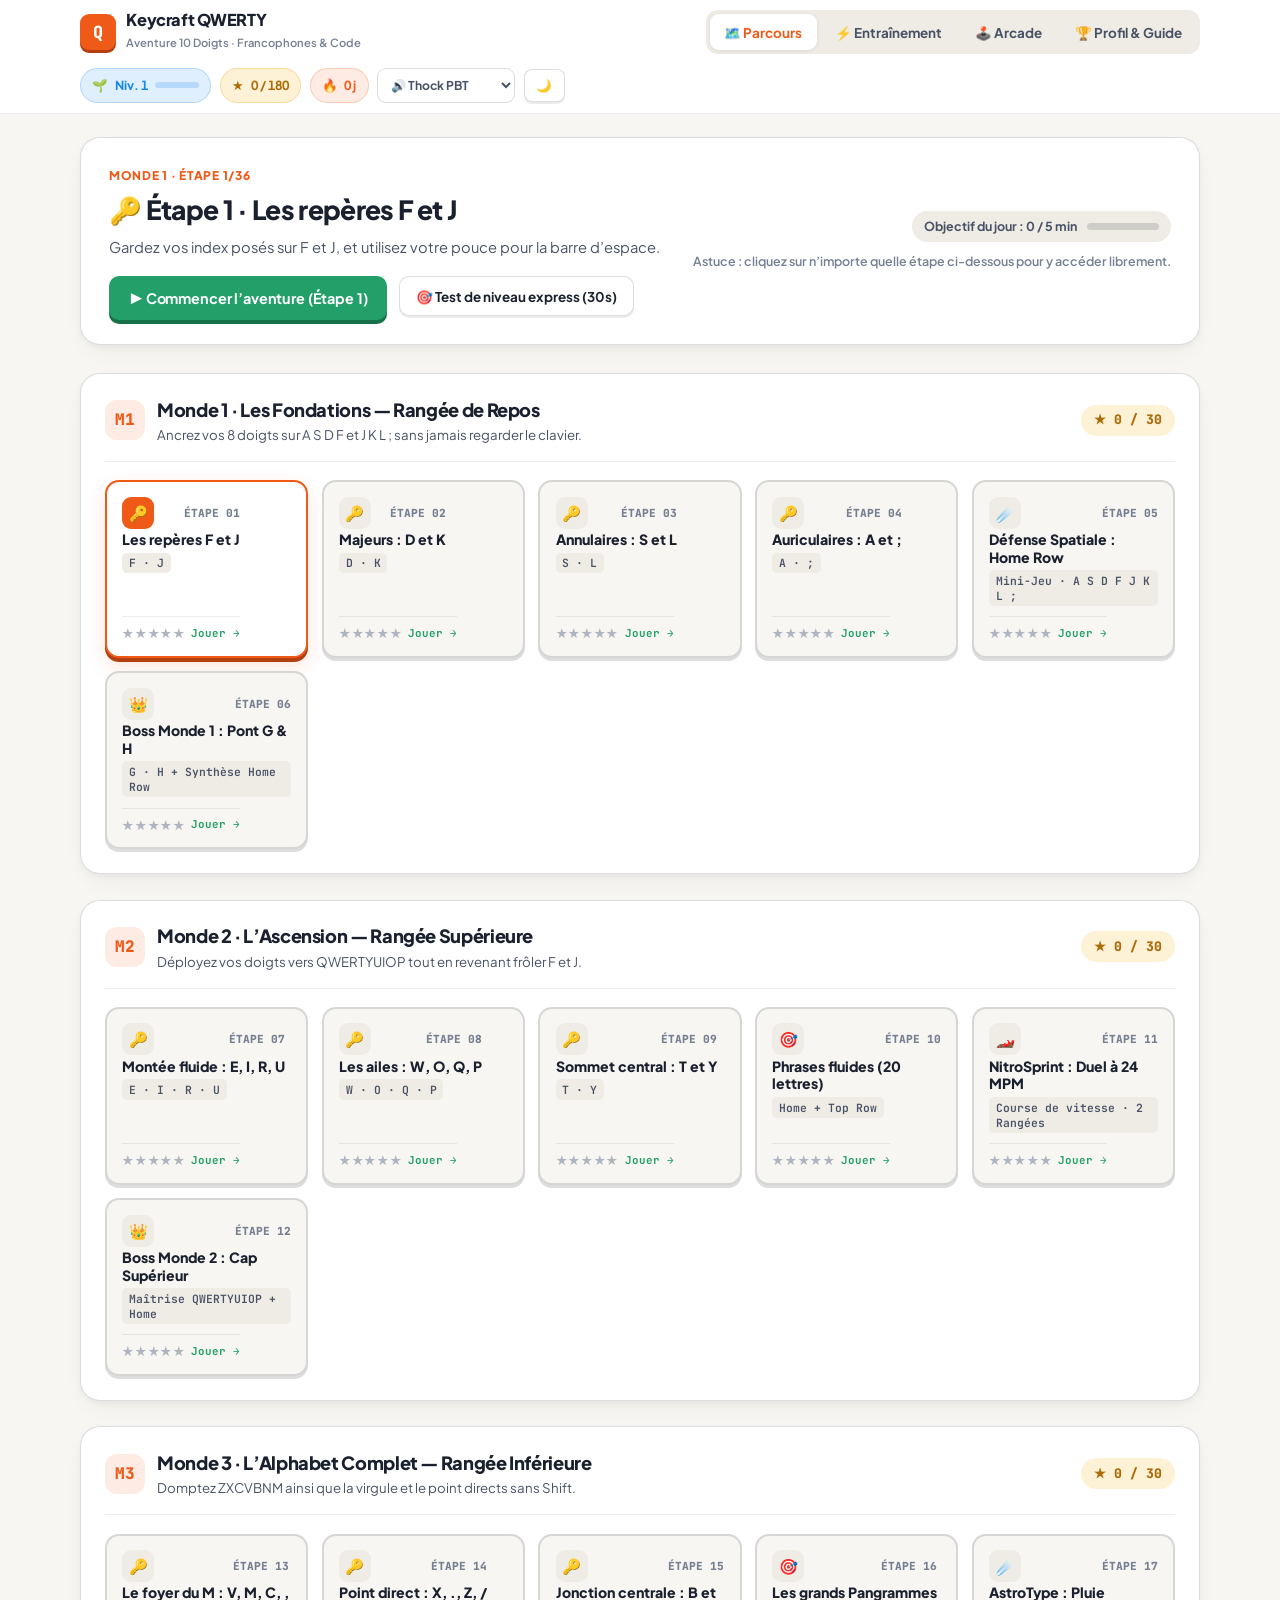
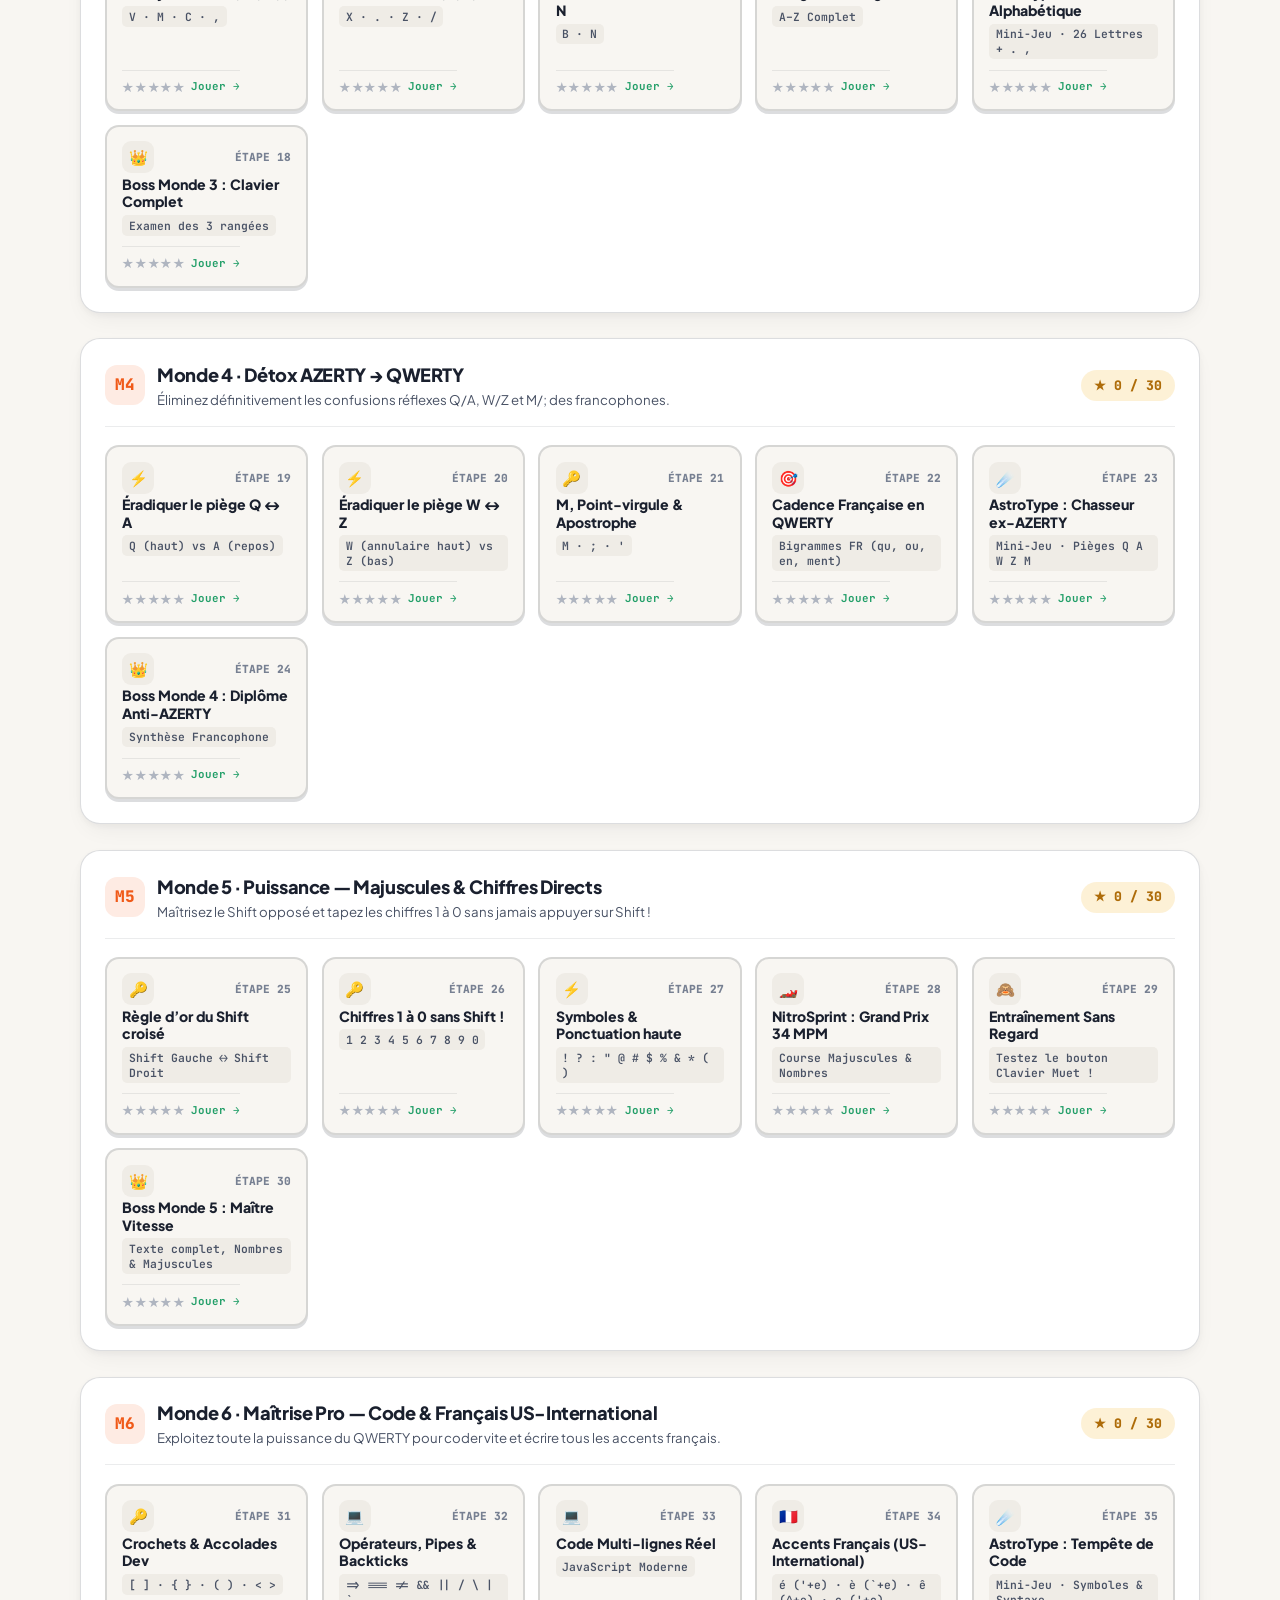
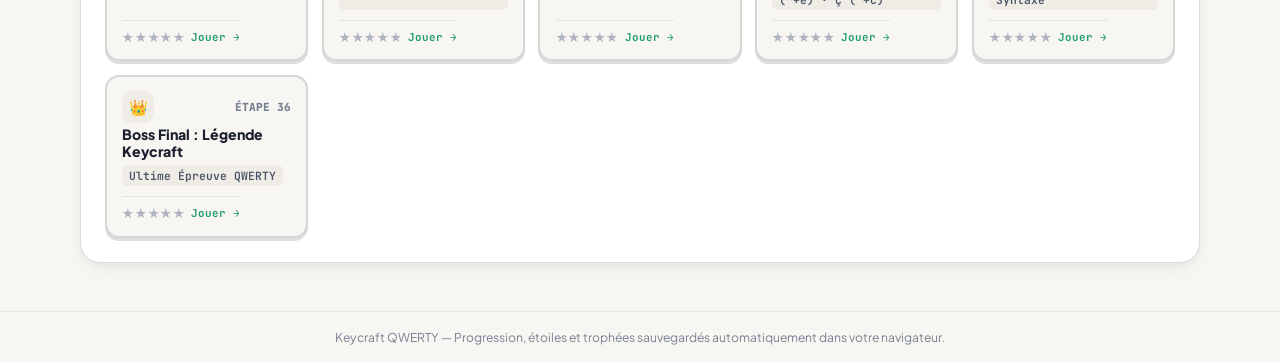
==== commit f3bc49bf: "feat: sync Keycraft QWERTY V2 gamified adventure into main hub" ====
--- a/antigravity/index.html
+++ b/antigravity/index.html
@@ -3,639 +3,676 @@
 <head>
   <meta charset="UTF-8" />
   <meta name="viewport" content="width=device-width, initial-scale=1.0" />
-  <title>Keycraft QWERTY — Apprendre la frappe tactile QWERTY &amp; US-International</title>
+  <title>Keycraft QWERTY — Apprendre le clavier QWERTY en s’amusant (Parcours, Jeux &amp; Code)</title>
   <meta
     name="description"
-    content="Studio d’apprentissage progressif du clavier QWERTY pensé pour les francophones : 24 leçons guidées, transition AZERTY vers QWERTY, code, accents US-International et carte thermique par touche."
+    content="Apprenez à taper vite et sans regarder sur votre clavier QWERTY : 6 mondes gamifiés façon TypingClub, mains dynamiques, mini-jeux d’arcade, transition AZERTY, code et accents français US-International."
   />
   <link rel="preconnect" href="https://fonts.googleapis.com" />
   <link rel="preconnect" href="https://fonts.gstatic.com" crossorigin />
   <link
-    href="https://fonts.googleapis.com/css2?family=JetBrains+Mono:wght@400;500;600;700&family=Plus+Jakarta+Sans:wght@400;500;600;700&display=swap"
+    href="https://fonts.googleapis.com/css2?family=JetBrains+Mono:wght@500;600;700;800&family=Plus+Jakarta+Sans:wght@500;600;700;800&display=swap"
     rel="stylesheet"
   />
   <link rel="stylesheet" href="./css/styles.css" />
 </head>
 <body>
-  <header class="site-header">
-    <div class="header-inner">
-      <a href="#studio" class="brand" id="brand-home-link">
-        <span class="brand-keycap" aria-hidden="true">Q</span>
-        <div class="brand-text">
-          <h1 class="brand-title">Keycraft QWERTY</h1>
-          <span class="brand-subtitle">Frappe à 10 doigts · Transition Francophone &amp; Code</span>
+  <!-- Confetti Layer & Achievement Toasts -->
+  <canvas id="confetti-canvas" class="confetti-layer" aria-hidden="true"></canvas>
+  <div id="toast-stack" class="toast-stack" aria-live="polite"></div>
+
+  <!-- =====================================================================
+       TOP HEADER & GAMIFICATION HUD
+       ===================================================================== -->
+  <header class="top-header">
+    <div class="header-bar">
+      <a href="#map" class="brand-logo" id="brand-logo-link">
+        <span class="logo-cap" aria-hidden="true">Q</span>
+        <div>
+          <h1 class="brand-name">Keycraft QWERTY</h1>
+          <span class="brand-tag">Aventure 10 Doigts · Francophones &amp; Code</span>
         </div>
       </a>
 
-      <nav class="main-nav" role="tablist" aria-label="Navigation principale">
+      <nav class="primary-nav" role="tablist" aria-label="Sections principales">
         <button
           type="button"
-          class="nav-tab"
-          id="nav-tab-studio"
+          class="nav-btn"
+          id="tab-btn-map"
           role="tab"
           aria-selected="true"
-          aria-controls="view-studio"
-          data-view="studio"
+          data-nav="map"
         >
-          Atelier
+          🗺️ Parcours
         </button>
         <button
           type="button"
-          class="nav-tab"
-          id="nav-tab-curriculum"
+          class="nav-btn"
+          id="tab-btn-practice"
           role="tab"
           aria-selected="false"
-          aria-controls="view-curriculum"
-          data-view="curriculum"
+          data-nav="practice"
         >
-          Parcours <span class="nav-badge" id="curriculum-progress-badge">0/24</span>
+          ⚡ Entraînement
         </button>
         <button
           type="button"
-          class="nav-tab"
-          id="nav-tab-analytics"
+          class="nav-btn"
+          id="tab-btn-arcade"
           role="tab"
           aria-selected="false"
-          aria-controls="view-analytics"
-          data-view="analytics"
+          data-nav="arcade"
         >
-          Heatmap &amp; Stats
+          🕹️ Arcade
         </button>
         <button
           type="button"
-          class="nav-tab"
-          id="nav-tab-guide"
+          class="nav-btn"
+          id="tab-btn-profile"
           role="tab"
           aria-selected="false"
-          aria-controls="view-guide"
-          data-view="guide"
+          data-nav="profile"
         >
-          Guide Accents &amp; AZERTY
+          🏆 Profil &amp; Guide
         </button>
       </nav>
 
-      <div class="header-controls">
-        <label for="sound-profile-select" class="sr-only">Profil sonore des touches</label>
-        <select id="sound-profile-select" class="pill-select" title="Son mécanique des touches">
-          <option value="thock">Son : Thock PBT</option>
-          <option value="tactile">Son : Switch Tactile</option>
-          <option value="typewriter">Son : Machine</option>
-          <option value="off">Son : Muet</option>
-        </select>
-
+      <div class="player-hud">
         <button
           type="button"
-          id="theme-toggle-btn"
-          class="icon-btn"
-          aria-label="Basculer le thème clair ou sombre"
-          title="Changer de thème"
+          class="hud-pill xp-pill"
+          id="hud-rank-btn"
+          title="Voir votre rang et vos trophées"
         >
-          <span id="theme-toggle-label">Mode sombre</span>
+          <span id="hud-rank-icon">🌱</span>
+          <span id="hud-level-txt">Niv. 1</span>
+          <span class="xp-mini-bar" aria-hidden="true">
+            <span class="xp-mini-fill" id="hud-xp-fill" style="width:0%"></span>
+          </span>
+        </button>
+
+        <div class="hud-pill stars-pill" title="Étoiles cumulées dans le parcours">
+          <span>★</span>
+          <span id="hud-stars-txt">0 / 180</span>
+        </div>
+
+        <div class="hud-pill streak-pill" title="Série de jours consécutifs">
+          <span>🔥</span>
+          <span id="hud-streak-txt">0 j</span>
+        </div>
+
+        <label for="sound-select" class="sr-only">Son des touches</label>
+        <select id="sound-select" class="compact-select" title="Profil acoustique du clavier">
+          <option value="thock">🔊 Thock PBT</option>
+          <option value="bubble">🫧 Pop Ludique</option>
+          <option value="tactile">🎛️ Switch Tactile</option>
+          <option value="typewriter">📠 Machine</option>
+          <option value="off">🔇 Muet</option>
+        </select>
+
+        <button
+          type="button"
+          class="btn-soft is-sm"
+          id="theme-btn"
+          title="Basculer entre le mode clair et sombre"
+        >
+          <span id="theme-btn-icon">🌙</span>
         </button>
       </div>
     </div>
   </header>
 
-  <main class="app-main">
-    <!-- =====================================================================
-         VIEW 1 : STUDIO D'ENTRAÎNEMENT
-         ===================================================================== -->
-    <section id="view-studio" class="view-panel is-active" role="tabpanel" aria-labelledby="nav-tab-studio">
-      <div class="studio-toolbar">
-        <div class="mode-strip" role="group" aria-label="Mode d'entraînement">
-          <button type="button" class="mode-btn is-active" id="mode-btn-lesson" data-mode="lesson">
-            Parcours guidé
-          </button>
-          <button type="button" class="mode-btn" id="mode-btn-adaptive" data-mode="adaptive">
-            Drill adaptatif
-          </button>
-          <button type="button" class="mode-btn" id="mode-btn-words" data-mode="words">
-            Mots
-          </button>
-          <button type="button" class="mode-btn" id="mode-btn-quotes" data-mode="quotes">
-            Citations
-          </button>
-          <button type="button" class="mode-btn" id="mode-btn-code" data-mode="code">
-            Code &amp; Symboles
-          </button>
-          <button type="button" class="mode-btn" id="mode-btn-custom" data-mode="custom">
-            Texte libre
-          </button>
-        </div>
-
-        <div class="sub-options">
-          <!-- Words mode sub-options -->
-          <div class="chip-group" id="words-corpus-group" hidden>
-            <button type="button" class="chip-btn is-active" id="corpus-en" data-corpus="english">EN</button>
-            <button type="button" class="chip-btn" id="corpus-fr" data-corpus="french_ascii">FR pur</button>
-            <button type="button" class="chip-btn" id="corpus-fr-intl" data-corpus="french_accents">FR accents</button>
-            <button type="button" class="chip-btn" id="corpus-traps" data-corpus="azerty_traps">Pièges AZERTY</button>
-          </div>
-
-          <div class="chip-group" id="words-count-group" hidden>
-            <button type="button" class="chip-btn" id="count-15" data-count="15">15</button>
-            <button type="button" class="chip-btn is-active" id="count-30" data-count="30">30</button>
-            <button type="button" class="chip-btn" id="count-60" data-count="60">60</button>
-          </div>
-
-          <!-- Error handling mode -->
-          <div class="chip-group" role="group" aria-label="Comportement en cas d'erreur">
-            <button
-              type="button"
-              class="chip-btn is-active"
-              id="err-mode-stop"
-              data-errmode="stop"
-              title="Bloque le curseur sur la faute pour ancrer le bon geste"
+  <main class="main-shell">
+    <!-- ===================================================================
+         VIEW 1 : ADVENTURE PATH ("PARCOURS" — 6 MONDES, 36 ÉTAPES)
+         =================================================================== -->
+    <section id="view-map" class="app-view is-active" aria-label="Carte du parcours QWERTY">
+      <div class="adventure-hero">
+        <div class="hero-left">
+          <div class="hero-eyebrow" id="hero-eyebrow">PROCHAINE ÉTAPE RECOMMANDÉE</div>
+          <h2 class="hero-title" id="hero-stage-title">Étape 1 · Les repères F et J</h2>
+          <p class="hero-desc" id="hero-stage-desc">
+            Posez vos index sur les ergots tactiles F et J : apprenez étape par étape avec des exercices courts, des mains guidées et des mini-jeux !
+          </p>
+          <div style="display:flex; gap:0.7rem; flex-wrap:wrap; margin-top:1.1rem;">
+            <button type="button" class="btn-3d is-emerald" id="hero-play-btn">
+              ▶ Commencer l’étape 1
+            </button>
+            <button type="button" class="btn-soft" id="placement-test-btn">
+              🎯 Test de niveau express (30s)
+            </button>
+          </div>
+        </div>
+
+        <div class="hero-actions">
+          <div class="daily-goal-strip" title="Objectif quotidien de 5 minutes de pratique">
+            <span>Objectif du jour : <strong id="daily-min-txt">0 / 5 min</strong></span>
+            <span class="daily-bar">
+              <span class="daily-bar-fill" id="daily-bar-fill" style="width:0%"></span>
+            </span>
+          </div>
+          <span style="font-size:0.78rem; color:var(--ink-500); font-weight:600;">
+            Astuce : cliquez sur n’importe quelle étape ci-dessous pour y accéder librement.
+          </span>
+        </div>
+      </div>
+
+      <div id="worlds-container" class="worlds-stack"></div>
+    </section>
+
+    <!-- ===================================================================
+         VIEW ARENA : DISTRACTION-FREE STAGE STUDIO (Discovery + Typing + Boss)
+         =================================================================== -->
+    <section id="view-arena" class="app-view" aria-label="Atelier de frappe">
+      <div class="arena-topbar">
+        <div class="arena-title-cluster">
+          <button type="button" class="btn-soft is-sm" id="arena-back-btn">
+            ← Retour
+          </button>
+          <div>
+            <h2 class="arena-stage-heading" id="arena-heading">Étape 1 · Les repères F et J</h2>
+            <div class="arena-stage-sub" id="arena-sub">Gardez les yeux sur l’écran</div>
+          </div>
+        </div>
+
+        <div class="arena-telemetry">
+          <div class="live-star-meter" id="arena-star-meter" title="Objectif 5 étoiles en direct">
+            <span>★</span><span>★</span><span>★</span><span>★</span><span>★</span>
+          </div>
+          <div class="combo-pill" id="arena-combo-pill">Combo ×0</div>
+          <div class="telemetry-box">
+            <span>Vitesse</span>
+            <span class="telemetry-val" id="arena-wpm">0</span>
+            <span style="font-size:0.7rem; color:var(--ink-500);">MPM</span>
+          </div>
+          <div class="telemetry-box">
+            <span>Précision</span>
+            <span class="telemetry-val" id="arena-acc">100%</span>
+          </div>
+          <div class="telemetry-box" id="arena-timer-box" hidden>
+            <span>⏱️</span>
+            <span class="telemetry-val" id="arena-timer">30s</span>
+          </div>
+          <button type="button" class="btn-soft is-sm" id="arena-restart-btn" title="Recommencer (Tab)">
+            ↻ Rejouer
+          </button>
+        </div>
+      </div>
+
+      <!-- Smart AZERTY Physical Mismatch Detector -->
+      <div class="azerty-helper-banner" id="azerty-mismatch-banner" hidden>
+        <span>
+          💡 <strong>Votre système semble réglé en AZERTY !</strong> Voulez-vous simuler un vrai clavier QWERTY US directement sur vos touches actuelles ?
+        </span>
+        <div style="display:flex; gap:0.5rem;">
+          <button type="button" class="btn-3d is-cobalt" style="height:34px; font-size:0.8rem;" id="enable-scancode-now-btn">
+            Activer QWERTY en 1 clic
+          </button>
+          <button type="button" class="btn-soft is-sm" id="dismiss-azerty-banner-btn">
+            Ignorer
+          </button>
+        </div>
+      </div>
+
+      <!-- CELEBRATION & END-OF-STAGE RESULT SCREEN -->
+      <article class="celebration-card" id="celebration-card" hidden aria-live="assertive">
+        <div class="celeb-stars-row" id="celeb-stars-row">
+          <span class="celeb-star">★</span>
+          <span class="celeb-star">★</span>
+          <span class="celeb-star">★</span>
+          <span class="celeb-star">★</span>
+          <span class="celeb-star">★</span>
+        </div>
+
+        <h3 class="celeb-title" id="celeb-title">Bravo, étape réussie !</h3>
+        <p class="celeb-sub" id="celeb-sub">
+          Excellente régularité ! Vos doigts prennent leurs marques sur le clavier QWERTY.
+        </p>
+
+        <div class="xp-gain-banner" id="celeb-xp-banner">
+          <span>✨ <strong id="celeb-xp-val">+95 XP</strong> gagnés</span>
+          <span>·</span>
+          <span id="celeb-rank-progress">Niveau 1 (65%)</span>
+        </div>
+
+        <div class="celeb-stats-grid">
+          <div class="celeb-stat">
+            <div class="lbl">Vitesse nette</div>
+            <div class="num" id="celeb-wpm">0 MPM</div>
+          </div>
+          <div class="celeb-stat">
+            <div class="lbl">Précision</div>
+            <div class="num" id="celeb-acc">100 %</div>
+          </div>
+          <div class="celeb-stat">
+            <div class="lbl">Combo Max</div>
+            <div class="num" id="celeb-combo">×0</div>
+          </div>
+          <div class="celeb-stat">
+            <div class="lbl">Temps</div>
+            <div class="num" id="celeb-time">0.0 s</div>
+          </div>
+        </div>
+
+        <div class="sparkline-box" id="celeb-sparkline-box">
+          <div style="display:flex; justify-content:space-between; font-size:0.75rem; font-weight:700; color:var(--ink-500); margin-bottom:0.35rem;">
+            <span>Courbe de régularité (MPM par seconde)</span>
+            <span id="celeb-weak-keys-txt">Zéro touche fragile !</span>
+          </div>
+          <div id="celeb-sparkline-svg-wrap" style="height:56px; width:100%;"></div>
+        </div>
+
+        <div class="celeb-actions">
+          <button type="button" class="btn-soft" id="celeb-drill-weak-btn" hidden>
+            🎯 Cibler mes touches hésitantes
+          </button>
+          <button type="button" class="btn-soft" id="celeb-retry-btn">
+            ↻ Recommencer (Tab)
+          </button>
+          <button type="button" class="btn-3d is-emerald" id="celeb-next-btn">
+            Continuer (Entrée ↵) →
+          </button>
+        </div>
+      </article>
+
+      <!-- PHASE A : INTERACTIVE KEY DISCOVERY CARD -->
+      <div class="discovery-card" id="discovery-card" hidden>
+        <span class="discovery-step-pill" id="disc-step-pill">Découverte guidée · 1/2</span>
+        <div class="discovery-giant-key" id="disc-giant-key">F</div>
+        <h3 class="discovery-prompt" id="disc-title">Touche F — Index gauche</h3>
+        <p class="discovery-explain" id="disc-explain">
+          Posez votre index gauche sur F et appuyez dessus pour continuer !
+        </p>
+        <div style="display:flex; align-items:center; justify-content:center; gap:1rem; margin-top:0.5rem;">
+          <div class="discovery-dots" id="disc-dots"></div>
+          <button type="button" class="btn-soft is-sm" id="skip-discovery-btn">
+            Passer à l’exercice →
+          </button>
+        </div>
+      </div>
+
+      <!-- PHASE B : TYPING PROMPT CARD -->
+      <div class="typing-card is-focused" id="typing-card">
+        <div class="typing-progress-rail" aria-hidden="true">
+          <div class="typing-progress-fill" id="typing-progress-fill"></div>
+        </div>
+
+        <div class="coach-ribbon">
+          <div class="coach-target">
+            <span>Touche cible :</span>
+            <span class="mini-cap" id="coach-key-cap">F</span>
+            <span>·</span>
+            <strong id="coach-finger-txt" style="color:var(--ink-900);">Index gauche</strong>
+          </div>
+
+          <div style="display:flex; align-items:center; gap:0.6rem;">
+            <span
+              id="deadkey-pill"
+              class="hud-pill"
+              style="height:25px; background:var(--gold-soft); color:var(--gold-lip);"
+              hidden
             >
-              Stop erreur
-            </button>
-            <button
-              type="button"
-              class="chip-btn"
-              id="err-mode-fluid"
-              data-errmode="fluid"
-              title="Avance librement et permet de corriger avec Backspace"
-            >
-              Fluide
-            </button>
-          </div>
-        </div>
-      </div>
-
-      <!-- Context Banner & Live Telemetry -->
-      <div class="stage-hud">
-        <div class="lesson-context">
-          <div class="lesson-meta">
-            <div class="lesson-kicker" id="stage-kicker">Module 1 · Leçon 1/24</div>
-            <h2 class="lesson-heading" id="stage-title">Ancrage Index : F et J</h2>
-            <p class="lesson-tip" id="stage-tip">
-              Sentez le relief sous vos deux index (F à gauche, J à droite) sans regarder le clavier.
-            </p>
-          </div>
-          <div class="lesson-nav-btns">
-            <button type="button" class="sm-btn" id="prev-lesson-btn" title="Leçon précédente">
-              ← Préc.
-            </button>
-            <button type="button" class="sm-btn" id="restart-prompt-btn" title="Nouvel essai (Tab)">
-              ↻ Relancer
-            </button>
-            <button type="button" class="sm-btn" id="next-lesson-btn" title="Leçon ou série suivante">
-              Suiv. →
-            </button>
-          </div>
-        </div>
-
-        <div class="telemetry-strip" aria-live="polite">
-          <div class="metric-cell">
-            <span class="metric-label">Vitesse</span>
-            <span class="metric-value"><span id="live-wpm">0</span><span class="metric-unit">MPM</span></span>
-          </div>
-          <div class="metric-cell">
-            <span class="metric-label">Précision</span>
-            <span class="metric-value"><span id="live-accuracy">100</span><span class="metric-unit">%</span></span>
-          </div>
-          <div class="metric-cell">
-            <span class="metric-label">Avancée</span>
-            <span class="metric-value"><span id="live-progress">0</span><span class="metric-unit">%</span></span>
-          </div>
-          <div class="metric-cell">
-            <span class="metric-label">Série</span>
-            <span class="metric-value"><span id="live-streak">0</span><span class="metric-unit">j</span></span>
-          </div>
-        </div>
-      </div>
-
-      <!-- Custom Prompt Panel -->
-      <div class="custom-text-panel" id="custom-text-panel" hidden>
-        <label for="custom-text-input" class="lesson-kicker" style="display:block; margin-bottom:0.4rem;">
-          Collez votre texte ou extrait de code à travailler en QWERTY
-        </label>
-        <textarea
-          id="custom-text-input"
-          class="custom-textarea"
-          placeholder="Ex: const greet = (name) => `Hello, ${name}!`;"
-        ></textarea>
-        <button type="button" class="primary-btn" id="apply-custom-text-btn">
-          Charger sur le pupitre
-        </button>
-      </div>
-
-      <!-- Session Completion Card -->
-      <article class="result-banner" id="session-result-banner" hidden aria-live="assertive">
-        <div class="result-top">
-          <div class="result-title-group">
-            <h2 id="result-heading">Série terminée !</h2>
-            <p class="result-subtitle" id="result-feedback">
-              Excellente régularité. Continuez sans baisser les yeux vers les touches.
-            </p>
-          </div>
-          <div class="stars-display" id="result-stars" aria-label="Étoiles obtenues"></div>
-        </div>
-
-        <div class="result-metrics-grid">
-          <div class="result-stat-box">
-            <div class="label">Vitesse nette</div>
-            <div class="val" id="res-wpm">0 MPM</div>
-          </div>
-          <div class="result-stat-box">
-            <div class="label">Précision</div>
-            <div class="val" id="res-acc">100 %</div>
-          </div>
-          <div class="result-stat-box">
-            <div class="label">Vitesse brute</div>
-            <div class="val" id="res-raw">0 MPM</div>
-          </div>
-          <div class="result-stat-box">
-            <div class="label">Durée</div>
-            <div class="val" id="res-time">0.0 s</div>
-          </div>
-        </div>
-
-        <div class="result-weak-keys">
-          <div id="res-weak-summary" class="lesson-tip" style="margin:0;">
-            Aucune touche hésitante détectée sur cet exercice.
-          </div>
-          <div style="display:flex; gap:0.55rem; flex-wrap:wrap;">
-            <button type="button" class="secondary-btn" id="res-drill-weak-btn" hidden>
-              Cibler ces touches
-            </button>
-            <button type="button" class="secondary-btn" id="res-retry-btn">
-              ↻ Recommencer (Tab)
-            </button>
-            <button type="button" class="primary-btn" id="res-next-btn">
-              Continuer (Entrée) →
-            </button>
-          </div>
-        </div>
-      </article>
-
-      <!-- Main Typing Stage -->
-      <div class="typing-stage-wrap is-focused" id="typing-stage-wrap">
-        <div class="stage-progress-track" aria-hidden="true">
-          <div class="stage-progress-bar" id="stage-progress-bar"></div>
-        </div>
-
-        <div class="coaching-bar">
-          <div class="next-key-callout" id="next-key-callout">
-            <span>Prochaine touche :</span>
-            <span class="key-pill" id="callout-key">F</span>
-            <span>·</span>
-            <span class="finger-pill" id="callout-finger">Index gauche</span>
-          </div>
-
-          <div style="display:flex; align-items:center; gap:0.65rem;">
-            <span class="deadkey-indicator" id="deadkey-indicator" hidden>
-              Touche morte active — tapez la lettre
+              Touche morte active — tapez la voyelle
             </span>
-            <span class="stage-shortcuts-hint">
-              <span><kbd class="key-pill">Tab</kbd> Recommencer</span>
+            <span id="caps-alert-pill" class="hud-pill" style="height:25px; background:var(--danger-soft); color:var(--danger);" hidden>
+              ⚠ Verr. Maj activé
             </span>
-          </div>
-        </div>
-
-        <div class="prompt-viewport" id="prompt-viewport">
-          <div class="prompt-text" id="prompt-text" aria-label="Texte à dactylographier"></div>
-        </div>
-
-        <div class="stage-alert" id="capslock-warning" hidden>
-          ⚠ Verr. Maj (Caps Lock) est activé — désactivez-le et utilisez plutôt la touche Shift.
+            <span style="font-size:0.74rem; color:var(--ink-500);">
+              <kbd class="mini-cap" style="height:21px; font-size:0.7rem;">Tab</kbd> Relancer
+            </span>
+          </div>
+        </div>
+
+        <div class="prompt-window" id="prompt-window">
+          <div class="tc-stream" id="tc-stream" aria-label="Texte à taper"></div>
         </div>
 
         <input
           type="text"
-          id="typing-capture"
-          class="hidden-capture"
+          id="hidden-typing-input"
+          class="hidden-input"
           autocomplete="off"
           autocorrect="off"
           autocapitalize="off"
           spellcheck="false"
-          aria-label="Zone de saisie clavier QWERTY"
+          aria-label="Saisie clavier QWERTY"
         />
       </div>
 
-      <!-- Sculpted Mechanical ANSI QWERTY Deck -->
-      <div class="keyboard-deck" aria-label="Clavier visuel QWERTY interactif">
-        <div class="deck-top-bar">
-          <div class="deck-plate-label">
-            <span class="status-led" aria-hidden="true"></span>
-            <span>ANSI QWERTY 60%</span>
-            <label for="layout-variant-select" class="sr-only">Variante de disposition QWERTY</label>
-            <select id="layout-variant-select" class="pill-select" style="height:27px; font-size:0.72rem;">
-              <option value="us-ansi">Disposition : US Standard (ANSI)</option>
-              <option value="us-intl">Disposition : US-International (Accents FR)</option>
+      <!-- PHASE C : EMBEDDED ARCADE STAGE SHELL (For World Mini-Game Checkpoints) -->
+      <div class="arcade-stage-shell" id="arena-arcade-shell" hidden>
+        <div class="arcade-hud-bar">
+          <div style="display:flex; align-items:center; gap:0.8rem; font-weight:800; font-size:0.88rem;">
+            <span id="arena-arc-score">Score : 0 / 150</span>
+            <span id="arena-arc-shields">🛡️🛡️🛡️</span>
+          </div>
+          <span style="font-size:0.8rem; color:#94a3b8;">
+            Tapez directement au clavier — aucun clic requis !
+          </span>
+        </div>
+        <div class="arcade-canvas-wrap">
+          <canvas id="arena-arcade-canvas" class="arcade-canvas"></canvas>
+        </div>
+      </div>
+
+      <!-- SCULPTED ANSI KEYBOARD + TRANSLUCENT DYNAMIC HANDS OVERLAY -->
+      <div class="keyboard-studio" id="keyboard-studio">
+        <div class="kb-controls-row">
+          <div style="display:flex; align-items:center; gap:0.55rem; flex-wrap:wrap;">
+            <label for="layout-select" class="sr-only">Disposition QWERTY</label>
+            <select id="layout-select" class="compact-select" style="height:28px; font-size:0.73rem;">
+              <option value="us-ansi">🇺🇸 QWERTY US Standard</option>
+              <option value="us-intl">🇫🇷 QWERTY US-International (Accents FR)</option>
             </select>
-          </div>
-
-          <div class="deck-toggles">
+
+            <button type="button" class="kb-pill-btn" id="btn-err-mode" aria-pressed="true" title="Bloquer sur les fautes pour apprendre le geste juste">
+              Mode : Stop erreur
+            </button>
+          </div>
+
+          <div class="kb-toggles">
+            <button type="button" class="kb-pill-btn" id="btn-toggle-hands" aria-pressed="true">
+              ✋ Mains guidées
+            </button>
+            <button type="button" class="kb-pill-btn" id="btn-toggle-zones" aria-pressed="true">
+              🎨 Zones doigts
+            </button>
+            <button type="button" class="kb-pill-btn" id="btn-toggle-azerty" aria-pressed="false">
+              🇫🇷 Repères ex-AZERTY
+            </button>
+            <button type="button" class="kb-pill-btn" id="btn-toggle-blind" aria-pressed="false">
+              🙈 Clavier muet
+            </button>
             <button
               type="button"
-              class="deck-toggle-btn"
-              id="toggle-zones-btn"
-              aria-pressed="true"
-              title="Colorer les zones correspondant à chaque doigt"
+              class="kb-pill-btn"
+              id="btn-toggle-scancode"
+              aria-pressed="false"
+              title="Traduit vos touches physiques en QWERTY même si votre OS est resté en AZERTY"
             >
-              Zones doigts
-            </button>
-            <button
-              type="button"
-              class="deck-toggle-btn"
-              id="toggle-azerty-btn"
-              aria-pressed="false"
-              title="Afficher en discret l'ancienne touche AZERTY sur les touches déplacées"
-            >
-              Repères ex-AZERTY
-            </button>
-            <button
-              type="button"
-              class="deck-toggle-btn"
-              id="toggle-blind-btn"
-              aria-pressed="false"
-              title="Masquer toutes les légendes pour tester votre vraie mémoire musculaire"
-            >
-              Clavier muet (Aveugle)
-            </button>
-            <button
-              type="button"
-              class="deck-toggle-btn"
-              id="toggle-scancode-btn"
-              aria-pressed="false"
-              title="Simuler un clavier QWERTY US même si votre OS est encore configuré en AZERTY"
-            >
-              Forcer QWERTY (OS AZERTY)
-            </button>
-          </div>
-        </div>
-
-        <div class="keyboard-well">
-          <div class="ansi-keyboard show-zones" id="ansi-keyboard"></div>
-        </div>
-
-        <!-- Biomechanical Dual-Hand Finger Indicator -->
-        <div class="hands-guide-bar">
-          <div class="hands-svg-wrap" aria-hidden="true">
-            <div class="hand-card">
-              <span>Main gauche</span>
-              <svg class="hand-svg" viewBox="0 0 120 56">
-                <rect class="finger-shape" data-hand-finger="lp" x="6" y="18" width="15" height="32" rx="7.5" />
-                <rect class="finger-shape" data-hand-finger="lr" x="26" y="8" width="16" height="42" rx="8" />
-                <rect class="finger-shape" data-hand-finger="lm" x="47" y="3" width="16" height="47" rx="8" />
-                <rect class="finger-shape" data-hand-finger="li" x="68" y="9" width="16" height="41" rx="8" />
-                <rect class="finger-shape" data-hand-finger="thumb" x="91" y="27" width="22" height="15" rx="7.5" />
-              </svg>
+              ⌨️ Forcer QWERTY (OS AZERTY)
+            </button>
+          </div>
+        </div>
+
+        <div class="kb-well">
+          <div class="kb-stage-inner" id="kb-stage-inner">
+            <div class="ansi-grid show-zones" id="ansi-keyboard"></div>
+            <svg id="hands-overlay-svg" class="hands-overlay-svg" aria-hidden="true"></svg>
+          </div>
+        </div>
+      </div>
+    </section>
+
+    <!-- ===================================================================
+         VIEW 2 : FREE PRACTICE ("ENTRAÎNEMENT LIBRE")
+         =================================================================== -->
+    <section id="view-practice" class="app-view" aria-label="Entraînement libre à la carte">
+      <div class="adventure-hero" style="margin-bottom:1.4rem;">
+        <div>
+          <div class="hero-eyebrow">ATELIER À LA CARTE</div>
+          <h2 class="hero-title">Entraînement Libre &amp; Chronométré</h2>
+          <p class="hero-desc">
+            Lancez une session immédiate selon votre envie : ciblage intelligent de vos faiblesses, sprint chronométré, code ou français accentué.
+          </p>
+        </div>
+      </div>
+
+      <div class="practice-modes-grid">
+        <article class="practice-card">
+          <div>
+            <span class="discovery-step-pill">IA Locale</span>
+            <h3>🎯 Drill Adaptatif Intelligent</h3>
+            <p>
+              Analyse vos fautes et vos temps d’hésitation en millisecondes pour générer un exercice sur vos touches les plus fragiles.
+            </p>
+          </div>
+          <button type="button" class="btn-3d" id="prac-adaptive-btn">
+            Lancer mon Drill ciblé
+          </button>
+        </article>
+
+        <article class="practice-card">
+          <div>
+            <span class="discovery-step-pill">Style Monkeytype</span>
+            <h3>⏱️ Sprint Chronométré</h3>
+            <p>Mesurez votre vitesse pure en mots par minute sur l’anglais, le français ou les pièges AZERTY.</p>
+            <div style="display:flex; gap:0.4rem; flex-wrap:wrap; margin-top:0.75rem;">
+              <select id="prac-corpus-select" class="compact-select">
+                <option value="english">🇬🇧 Anglais fréquent</option>
+                <option value="french_ascii">🇫🇷 Français fluide</option>
+                <option value="french_accents">🇫🇷 Français US-Intl (é è ê ç)</option>
+                <option value="azerty_traps">⚡ Pièges ex-AZERTY</option>
+              </select>
+              <select id="prac-duration-select" class="compact-select">
+                <option value="15">15 sec</option>
+                <option value="30" selected>30 sec</option>
+                <option value="60">60 sec</option>
+                <option value="0">Sans chrono</option>
+              </select>
             </div>
-
-            <div class="hand-card">
-              <svg class="hand-svg" viewBox="0 0 120 56">
-                <rect class="finger-shape" data-hand-finger="thumb" x="7" y="27" width="22" height="15" rx="7.5" />
-                <rect class="finger-shape" data-hand-finger="ri" x="36" y="9" width="16" height="41" rx="8" />
-                <rect class="finger-shape" data-hand-finger="rm" x="57" y="3" width="16" height="47" rx="8" />
-                <rect class="finger-shape" data-hand-finger="rr" x="78" y="8" width="16" height="42" rx="8" />
-                <rect class="finger-shape" data-hand-finger="rp" x="99" y="18" width="15" height="32" rx="7.5" />
-              </svg>
-              <span>Main droite</span>
+          </div>
+          <button type="button" class="btn-3d is-cobalt" id="prac-sprint-btn">
+            Démarrer le Sprint
+          </button>
+        </article>
+
+        <article class="practice-card">
+          <div>
+            <span class="discovery-step-pill">Développeurs</span>
+            <h3>💻 Code &amp; Symboles</h3>
+            <p>
+              Domptez les crochets <code>[]</code>, accolades <code>{}</code>, flèches <code>=&gt;</code> et pipes sur de vrais extraits JS, TS, Python et Git.
+            </p>
+          </div>
+          <button type="button" class="btn-3d is-emerald" id="prac-code-btn">
+            Taper du Code
+          </button>
+        </article>
+
+        <article class="practice-card">
+          <div>
+            <span class="discovery-step-pill">Zen &amp; Sur-mesure</span>
+            <h3>💬 Citations &amp; Texte Libre</h3>
+            <p>Travaillez votre cadence sur des citations inspirantes ou collez votre propre paragraphe.</p>
+          </div>
+          <div style="display:flex; gap:0.5rem; flex-wrap:wrap;">
+            <button type="button" class="btn-soft" id="prac-quotes-btn" style="flex:1;">
+              Citation
+            </button>
+            <button type="button" class="btn-soft" id="prac-custom-toggle-btn" style="flex:1;">
+              Mon texte
+            </button>
+          </div>
+        </article>
+      </div>
+
+      <div class="panel-box" id="prac-custom-drawer" hidden>
+        <h3>Collez votre propre texte ou extrait de code</h3>
+        <textarea
+          id="prac-custom-textarea"
+          style="width:100%; min-height:95px; padding:0.75rem; border-radius:10px; border:1px solid var(--border-strong); background:var(--bg-app); font-family:var(--font-mono); margin-bottom:0.75rem;"
+          placeholder="Ex: const hello = (name) => `Bonjour ${name} !`;"
+        ></textarea>
+        <button type="button" class="btn-3d" id="prac-custom-start-btn">
+          Lancer sur le pupitre →
+        </button>
+      </div>
+    </section>
+
+    <!-- ===================================================================
+         VIEW 3 : ARCADE STUDIO ("ARCADE" — ASTROTYPE & NITROSPRINT)
+         =================================================================== -->
+    <section id="view-arcade" class="app-view" aria-label="Jeux d'arcade dactylographiques">
+      <div class="arcade-selector">
+        <button type="button" class="arcade-game-card is-selected" id="select-astro-card">
+          <div>
+            <span class="discovery-step-pill">Action &amp; Réflexes</span>
+            <h3 style="margin:0.2rem 0; font-size:1.15rem;">☄️ AstroType — Défense Cosmique</h3>
+            <p style="margin:0; font-size:0.84rem; color:var(--ink-700);">
+              Verrouillez et pulvérisez les météores au laser en tapant leurs mots avant l’impact !
+            </p>
+          </div>
+          <span style="font-size:2rem;">🚀</span>
+        </button>
+
+        <button type="button" class="arcade-game-card" id="select-sprint-card">
+          <div>
+            <span class="discovery-step-pill">Vitesse &amp; Cadence</span>
+            <h3 style="margin:0.2rem 0; font-size:1.15rem;">🏎️ NitroSprint — Duel Turbo</h3>
+            <p style="margin:0; font-size:0.84rem; color:var(--ink-700);">
+              Affrontez un drone rival calibré de 22 à 60 MPM et déclenchez le boost par votre précision !
+            </p>
+          </div>
+          <span style="font-size:2rem;">🏁</span>
+        </button>
+      </div>
+
+      <div class="arcade-stage-shell">
+        <div class="arcade-hud-bar">
+          <div style="display:flex; align-items:center; gap:0.65rem; flex-wrap:wrap;">
+            <select id="arcade-pack-select" class="compact-select" style="background:#1e293b; color:#f8fafc; border-color:#334155;">
+              <option value="home">Pack : Rangée de repos (Débutant)</option>
+              <option value="azerty" selected>Pack : Chasse aux pièges AZERTY</option>
+              <option value="english">Pack : Mots QWERTY complets</option>
+              <option value="code">Pack : Code &amp; Symboles Dev</option>
+            </select>
+            <button type="button" class="btn-3d is-emerald" style="height:36px; font-size:0.82rem;" id="arcade-start-btn">
+              ▶ Nouvelle Partie
+            </button>
+          </div>
+
+          <div style="display:flex; align-items:center; gap:0.9rem; font-family:var(--font-mono); font-size:0.85rem; font-weight:700;">
+            <span id="hub-arc-score">Score : 0</span>
+            <span id="hub-arc-shields">🛡️🛡️🛡️</span>
+            <span id="hub-arc-wpm">0 MPM</span>
+            <span id="hub-arc-combo">Combo ×0</span>
+          </div>
+        </div>
+
+        <div class="arcade-canvas-wrap">
+          <canvas id="hub-arcade-canvas" class="arcade-canvas"></canvas>
+        </div>
+      </div>
+    </section>
+
+    <!-- ===================================================================
+         VIEW 4 : PROFIL, TROPHÉES, HEATMAP & GUIDE ACCENTS FR
+         =================================================================== -->
+    <section id="view-profile" class="app-view" aria-label="Profil, trophées, carte thermique et guide QWERTY">
+      <div class="profile-banner">
+        <div style="display:flex; align-items:center; gap:1rem; flex:1 1 320px;">
+          <div class="rank-badge-circle" id="prof-rank-icon">🌱</div>
+          <div style="flex:1;">
+            <div class="hero-eyebrow" id="prof-level-kicker">NIVEAU 1</div>
+            <h2 style="margin:0; font-size:1.35rem; font-weight:800;" id="prof-rank-title">Explorateur F &amp; J</h2>
+            <div style="font-size:0.8rem; color:var(--ink-700); margin-top:0.15rem;" id="prof-xp-detail">
+              0 XP · Prochain rang à 150 XP
             </div>
-          </div>
-        </div>
-      </div>
-    </section>
-
-    <!-- =====================================================================
-         VIEW 2 : PARCOURS PROGRESSIF (24 LEÇONS)
-         ===================================================================== -->
-    <section id="view-curriculum" class="view-panel" role="tabpanel" aria-labelledby="nav-tab-curriculum">
-      <div class="section-header">
-        <div>
-          <h2>Parcours d’apprentissage complet (24 leçons)</h2>
-          <p>
-            Du premier contact avec les ergots F et J jusqu’au code et aux accents français en US-International.
-            Toutes les leçons sont accessibles librement selon votre niveau actuel.
-          </p>
-        </div>
-        <div id="curriculum-stars-summary" class="lesson-keys-preview" style="font-size:0.84rem; padding:0.45rem 0.8rem;">
-          0 / 72 ★
-        </div>
-      </div>
-
-      <div id="curriculum-modules-container"></div>
-    </section>
-
-    <!-- =====================================================================
-         VIEW 3 : ANALYTIQUE & CARTE THERMIQUE PAR TOUCHE
-         ===================================================================== -->
-    <section id="view-analytics" class="view-panel" role="tabpanel" aria-labelledby="nav-tab-analytics">
-      <div class="section-header">
-        <div>
-          <h2>Carte thermique &amp; Diagnostic biomécanique</h2>
-          <p>
-            Chaque frappe mesure votre précision et votre temps de réaction en millisecondes afin d’isoler vos hésitations.
-          </p>
-        </div>
-        <div style="display:flex; gap:0.5rem; flex-wrap:wrap;">
-          <button type="button" class="primary-btn" id="analytics-launch-drill-btn">
-            Entraîner mes touches faibles
-          </button>
-          <button type="button" class="secondary-btn" id="reset-stats-btn">
-            Réinitialiser les données
-          </button>
-        </div>
-      </div>
-
-      <div class="stats-overview-row">
-        <div class="stat-tile">
-          <div class="stat-kicker">Meilleure vitesse nette</div>
-          <div class="stat-big" id="stat-best-wpm">0 MPM</div>
-        </div>
-        <div class="stat-tile">
-          <div class="stat-kicker">Caractères validés</div>
-          <div class="stat-big" id="stat-total-chars">0</div>
-        </div>
-        <div class="stat-tile">
-          <div class="stat-kicker">Temps d’entraînement</div>
-          <div class="stat-big" id="stat-total-time">0 min</div>
-        </div>
-        <div class="stat-tile">
-          <div class="stat-kicker">Touches maîtrisées (≥96 %)</div>
-          <div class="stat-big" id="stat-mastered-keys">0</div>
-        </div>
-      </div>
-
-      <div class="heatmap-panel">
-        <div class="deck-top-bar" style="padding-bottom:0.85rem;">
-          <div>
-            <strong style="font-size:0.95rem;">Précision &amp; Vitesse par touche QWERTY</strong>
-            <div id="heatmap-hover-detail" class="lesson-tip" style="margin-top:0.15rem;">
-              Survolez une touche pour inspecter sa précision et sa latence moyenne (ms).
+            <div class="xp-wide-track">
+              <div class="xp-wide-fill" id="prof-xp-bar" style="width:0%"></div>
             </div>
           </div>
-          <div class="heatmap-legend">
-            <span class="heat-swatch">
-              <span class="heat-dot" style="background:var(--success-soft); border:1px solid var(--success);"></span>
-              Maîtrisée (≥96 %)
-            </span>
-            <span class="heat-swatch">
-              <span class="heat-dot" style="background:var(--warning-soft); border:1px solid var(--warning);"></span>
-              En cours (88–95 %)
-            </span>
-            <span class="heat-swatch">
-              <span class="heat-dot" style="background:var(--danger-soft); border:1px solid var(--danger);"></span>
-              À cibler (&lt;88 %)
-            </span>
-          </div>
-        </div>
-
-        <div class="keyboard-well">
-          <div class="ansi-keyboard" id="heatmap-keyboard"></div>
-        </div>
-      </div>
-
-      <div class="two-col-panels">
-        <div class="info-panel">
-          <h3>Confusions musculaires fréquentes</h3>
-          <ul class="confusion-list" id="confusion-list"></ul>
-        </div>
-        <div class="info-panel">
-          <h3>Dernières sessions</h3>
-          <ul class="history-list" id="history-list"></ul>
-        </div>
-      </div>
-    </section>
-
-    <!-- =====================================================================
-         VIEW 4 : GUIDE FRANCOPHONE QWERTY & ACCENTS US-INTERNATIONAL
-         ===================================================================== -->
-    <section id="view-guide" class="view-panel" role="tabpanel" aria-labelledby="nav-tab-guide">
-      <div class="section-header">
-        <div>
-          <h2>Guide pratique du QWERTY pour francophones</h2>
-          <p>
-            Comprendre la logique du clavier QWERTY, réussir sa transition depuis l’AZERTY et écrire un français irréprochable.
-          </p>
-        </div>
-        <button type="button" class="primary-btn" id="guide-start-intl-lesson-btn">
-          Tester la Leçon 24 (Accents FR) →
-        </button>
-      </div>
-
-      <div class="guide-grid">
-        <article class="info-panel">
-          <h3>1. Ce qui change par rapport à l’AZERTY</h3>
-          <table class="ref-table">
+        </div>
+
+        <div style="display:flex; gap:1.1rem; flex-wrap:wrap; align-items:center;">
+          <div>
+            <div style="font-size:0.7rem; font-weight:800; color:var(--ink-500); text-transform:uppercase;">Record net</div>
+            <div style="font-family:var(--font-mono); font-size:1.45rem; font-weight:800;" id="prof-best-wpm">0 MPM</div>
+          </div>
+          <div>
+            <div style="font-size:0.7rem; font-weight:800; color:var(--ink-500); text-transform:uppercase;">Frappes justes</div>
+            <div style="font-family:var(--font-mono); font-size:1.45rem; font-weight:800;" id="prof-total-chars">0</div>
+          </div>
+          <div>
+            <div style="font-size:0.7rem; font-weight:800; color:var(--ink-500); text-transform:uppercase;">Pratique</div>
+            <div style="font-family:var(--font-mono); font-size:1.45rem; font-weight:800;" id="prof-total-time">0 min</div>
+          </div>
+          <button type="button" class="btn-soft is-sm" id="reset-progress-btn">
+            Réinitialiser
+          </button>
+        </div>
+      </div>
+
+      <!-- 14 Unlockable Trophies -->
+      <h3 style="margin:0 0 0.75rem; font-size:1.1rem; font-weight:800;">
+        🏆 Salle des Trophées (<span id="unlocked-badges-count">0/14</span>)
+      </h3>
+      <div class="badges-grid" id="badges-grid"></div>
+
+      <!-- Per-Key Heatmap -->
+      <div class="panel-box">
+        <div style="display:flex; justify-content:space-between; align-items:center; gap:1rem; flex-wrap:wrap; margin-bottom:0.8rem;">
+          <div>
+            <h3 style="margin:0;">🔥 Carte Thermique de Maîtrise par Touche</h3>
+            <div style="font-size:0.82rem; color:var(--ink-700); margin-top:0.15rem;" id="heatmap-detail-txt">
+              Survolez une touche du clavier pour inspecter votre précision et votre vitesse de réaction en ms.
+            </div>
+          </div>
+          <button type="button" class="btn-3d" style="height:36px; font-size:0.8rem;" id="heatmap-drill-btn">
+            🎯 Travailler mes touches faibles
+          </button>
+        </div>
+
+        <div class="kb-well">
+          <div class="kb-stage-inner">
+            <div class="ansi-grid" id="heatmap-keyboard"></div>
+          </div>
+        </div>
+      </div>
+
+      <!-- Confusions + Guide Accents US-International -->
+      <div class="split-panels">
+        <div class="panel-box">
+          <h3>🧭 Vos confusions réflexes (ex. AZERTY → QWERTY)</h3>
+          <div id="confusions-container" style="font-size:0.84rem; color:var(--ink-700);"></div>
+        </div>
+
+        <div class="panel-box">
+          <h3>🇫🇷 Aide-mémoire : Accents Français sur QWERTY US-Intl</h3>
+          <table class="clean-table">
             <thead>
               <tr>
-                <th>Touche</th>
-                <th>Sur AZERTY</th>
-                <th>Sur QWERTY (Gain)</th>
-              </tr>
-            </thead>
-            <tbody>
-              <tr>
-                <td><span class="combo-code">Q / A</span></td>
-                <td>A en haut, Q au milieu</td>
-                <td>Inversés : <strong>A</strong> sur la rangée de repos</td>
-              </tr>
-              <tr>
-                <td><span class="combo-code">W / Z</span></td>
-                <td>Z en haut, W en bas</td>
-                <td>Inversés : <strong>W</strong> très accessible en anglais</td>
-              </tr>
-              <tr>
-                <td><span class="combo-code">M</span></td>
-                <td>À droite de L</td>
-                <td>En bas à droite de <strong>N</strong> ; libère <strong>; :</strong></td>
-              </tr>
-              <tr>
-                <td><span class="combo-code">1 – 0</span></td>
-                <td>Nécessite Shift</td>
-                <td><strong>Frappe directe</strong> sans Shift !</td>
-              </tr>
-              <tr>
-                <td><span class="combo-code">. , /</span></td>
-                <td>Point avec Shift</td>
-                <td><strong>Point et virgule directs</strong> sans Shift</td>
-              </tr>
-              <tr>
-                <td><span class="combo-code">[ ] { }</span></td>
-                <td>AltGr gymnastique</td>
-                <td>Accès immédiat à droite de <strong>P</strong></td>
-              </tr>
-            </tbody>
-          </table>
-        </article>
-
-        <article class="info-panel">
-          <h3>2. Tous les accents français (QWERTY US-International)</h3>
-          <p class="lesson-tip" style="margin-bottom:0.75rem;">
-            Activez <strong>Anglais (États-Unis, international)</strong> sous Windows, Linux ou macOS :
-          </p>
-          <table class="ref-table">
-            <thead>
-              <tr>
-                <th>Caractère</th>
-                <th>Séquence Touche Morte</th>
-                <th>Alternative rapide</th>
+                <th>Accent</th>
+                <th>Combinaison Touche Morte</th>
+                <th>Alternative</th>
               </tr>
             </thead>
             <tbody>
               <tr>
                 <td><strong>é / É</strong></td>
-                <td><span class="combo-code">'</span> puis <span class="combo-code">e / E</span></td>
-                <td><span class="combo-code">AltGr + e</span></td>
+                <td><kbd class="mini-cap">'</kbd> puis <kbd class="mini-cap">e</kbd></td>
+                <td><code>AltGr + e</code></td>
               </tr>
               <tr>
                 <td><strong>è / à / ù</strong></td>
-                <td><span class="combo-code">`</span> puis <span class="combo-code">e / a / u</span></td>
-                <td>Touche sous Échap + voyelle</td>
+                <td><kbd class="mini-cap">`</kbd> puis voyelle</td>
+                <td>Touche sous Échap</td>
               </tr>
               <tr>
                 <td><strong>ê / â / ô / î / û</strong></td>
-                <td><span class="combo-code">Maj + 6 (^)</span> puis voyelle</td>
-                <td>Circonflexe universel</td>
+                <td><kbd class="mini-cap">Maj+6 (^)</kbd> puis voyelle</td>
+                <td>Circonflexe</td>
               </tr>
               <tr>
                 <td><strong>ç / Ç</strong></td>
-                <td><span class="combo-code">'</span> puis <span class="combo-code">c / C</span></td>
-                <td><span class="combo-code">AltGr + ,</span></td>
-              </tr>
-              <tr>
-                <td><strong>ë / ï</strong></td>
-                <td><span class="combo-code">Maj + ' (")</span> puis voyelle</td>
-                <td>Tréma universel</td>
+                <td><kbd class="mini-cap">'</kbd> puis <kbd class="mini-cap">c</kbd></td>
+                <td><code>AltGr + ,</code></td>
               </tr>
               <tr>
                 <td><strong>' ou " seul</strong></td>
-                <td><span class="combo-code">'</span> puis <span class="combo-code">Espace</span></td>
-                <td>Valide le symbole ASCII pur</td>
+                <td><kbd class="mini-cap">'</kbd> puis <kbd class="mini-cap">Espace</kbd></td>
+                <td>Valide le caractère pur</td>
               </tr>
             </tbody>
           </table>
-        </article>
-      </div>
-
-      <article class="info-panel">
-        <h3>3. Les 3 règles d’or pour progresser deux fois plus vite</h3>
-        <div class="two-col-panels" style="margin-top:0.5rem;">
-          <div>
-            <strong>Ne regardez jamais le clavier physique</strong>
-            <p class="lesson-tip">
-              Même si vos touches physiques portent encore des légendes AZERTY, fiez-vous uniquement aux ergots tactiles
-              <strong>F</strong> et <strong>J</strong> et au clavier visuel à l’écran. Activez ensuite le mode
-              <em>Clavier muet (Aveugle)</em> pour valider vos acquis.
-            </p>
-          </div>
-          <div>
-            <strong>Privilégiez 97 % de précision à la vitesse brute</strong>
-            <p class="lesson-tip">
-              Chaque faute oblige votre cerveau à enregistrer deux gestes contradictoires. Ralentissez légèrement sur vos
-              touches hésitantes : la vitesse montera naturellement au-delà de 60 MPM en quelques jours.
-            </p>
-          </div>
-        </div>
-      </article>
+        </div>
+      </div>
     </section>
   </main>
 
-  <footer class="site-footer">
-    Keycraft QWERTY — Entraînement ergonomique local et confidentiel (sauvegarde automatique dans votre navigateur).
+  <footer class="app-footer">
+    Keycraft QWERTY — Progression, étoiles et trophées sauvegardés automatiquement dans votre navigateur.
   </footer>
 
   <script type="module" src="./js/app.js"></script>
--- a/antigravity/css/styles.css
+++ b/antigravity/css/styles.css
@@ -1,138 +1,123 @@
 /* ==========================================================================
-   KEYCRAFT QWERTY — Tactile Industrial Design System
-   Inspired by classic PBT mechanical keyboards & functional industrial design
+   KEYCRAFT QWERTY V2 — Gamified Touch-Typing Adventure & Tactile Studio
    ========================================================================== */
 
 :root {
-  /* Surface Palette — Warm Limestone & Alabaster (Light Theme) */
-  --bg-canvas: hsl(40, 23%, 94%);
-  --bg-elevated: hsl(40, 25%, 97%);
-  --bg-recessed: hsl(38, 18%, 89%);
-  --bg-chassis: hsl(37, 16%, 84%);
-  --bg-chassis-well: hsl(36, 14%, 76%);
-
-  /* Keycap Materials */
-  --key-top: hsl(42, 33%, 98%);
-  --key-top-mod: hsl(38, 16%, 91%);
-  --key-lip: hsl(36, 13%, 78%);
-  --key-lip-mod: hsl(35, 12%, 72%);
-  --key-shadow: hsla(30, 20%, 15%, 0.14);
-  --key-legend: hsl(35, 12%, 18%);
-  --key-legend-muted: hsl(35, 8%, 48%);
-
-  /* Typography & Ink */
-  --ink-primary: hsl(35, 14%, 12%);
-  --ink-secondary: hsl(35, 9%, 36%);
-  --ink-muted: hsl(35, 7%, 54%);
-  --ink-untyped: hsl(36, 9%, 60%);
-
-  /* Functional Accents (Industrial Vermilion, Forest Sage, Amber Ochre) */
-  --accent: hsl(16, 80%, 49%);
-  --accent-soft: hsla(16, 80%, 49%, 0.12);
-  --accent-ink: hsl(40, 33%, 98%);
-
-  --success: hsl(152, 46%, 33%);
-  --success-soft: hsla(152, 46%, 33%, 0.13);
-
-  --warning: hsl(36, 84%, 42%);
-  --warning-soft: hsla(36, 84%, 42%, 0.14);
-
-  --danger: hsl(6, 74%, 48%);
-  --danger-soft: hsla(6, 74%, 48%, 0.14);
-
-  /* Subtle Finger Zone Tints (Harmonious muted mineral tones) */
-  --finger-pinky: hsla(16, 72%, 52%, 0.14);
-  --finger-ring: hsla(36, 78%, 48%, 0.15);
-  --finger-middle: hsla(152, 44%, 40%, 0.14);
-  --finger-index-l: hsla(196, 55%, 44%, 0.15);
-  --finger-index-r: hsla(212, 52%, 46%, 0.15);
-  --finger-thumb: hsla(38, 18%, 55%, 0.14);
-
-  --finger-stroke-pinky: hsl(16, 68%, 48%);
-  --finger-stroke-ring: hsl(36, 76%, 43%);
-  --finger-stroke-middle: hsl(152, 44%, 35%);
-  --finger-stroke-index-l: hsl(196, 58%, 38%);
-  --finger-stroke-index-r: hsl(212, 52%, 42%);
-  --finger-stroke-thumb: hsl(35, 15%, 42%);
-
-  /* Structural Borders & Elevation */
-  --hairline: hsla(35, 15%, 18%, 0.1);
-  --hairline-strong: hsla(35, 15%, 18%, 0.18);
-  --shadow-sm: 0 1px 2px hsla(32, 20%, 12%, 0.05), 0 2px 6px hsla(32, 20%, 12%, 0.04);
-  --shadow-chassis:
-    inset 0 1px 0 hsla(0, 0%, 100%, 0.65),
-    0 10px 28px -8px hsla(32, 22%, 14%, 0.14),
-    0 2px 6px hsla(32, 20%, 14%, 0.08);
-
-  /* Fonts */
+  /* Daylight Tactile Studio Palette */
+  --bg-app: hsl(42, 30%, 96%);
+  --bg-surface: hsl(0, 0%, 100%);
+  --bg-subtle: hsl(40, 22%, 92%);
+  --bg-well: hsl(38, 18%, 87%);
+
+  /* Text & Ink */
+  --ink-900: hsl(222, 28%, 14%);
+  --ink-700: hsl(220, 16%, 34%);
+  --ink-500: hsl(220, 11%, 52%);
+  --ink-300: hsl(220, 12%, 72%);
+
+  /* Brand & Gamification Accents */
+  --primary: hsl(18, 88%, 52%);
+  --primary-lip: hsl(18, 84%, 38%);
+  --primary-soft: hsla(18, 88%, 52%, 0.12);
+  --primary-ink: hsl(0, 0%, 100%);
+
+  --emerald: hsl(154, 64%, 38%);
+  --emerald-lip: hsl(154, 66%, 27%);
+  --emerald-soft: hsla(154, 64%, 38%, 0.13);
+
+  --gold: hsl(41, 96%, 48%);
+  --gold-lip: hsl(36, 90%, 36%);
+  --gold-soft: hsla(41, 96%, 48%, 0.16);
+
+  --cobalt: hsl(208, 84%, 50%);
+  --cobalt-lip: hsl(208, 82%, 36%);
+  --cobalt-soft: hsla(208, 84%, 50%, 0.13);
+
+  --danger: hsl(4, 78%, 52%);
+  --danger-soft: hsla(4, 78%, 52%, 0.14);
+
+  /* Mechanical Keyboard & Keycaps */
+  --deck-chassis: hsl(38, 16%, 85%);
+  --deck-well: hsl(36, 14%, 76%);
+  --key-bg: hsl(42, 35%, 99%);
+  --key-mod-bg: hsl(38, 18%, 92%);
+  --key-lip: hsl(36, 14%, 77%);
+  --key-mod-lip: hsl(35, 13%, 70%);
+  --key-ink: hsl(222, 24%, 18%);
+  --key-muted: hsl(220, 10%, 48%);
+
+  /* Finger Zone Pastels */
+  --zone-pinky: hsla(12, 82%, 58%, 0.16);
+  --zone-ring: hsla(38, 90%, 52%, 0.17);
+  --zone-middle: hsla(154, 62%, 44%, 0.16);
+  --zone-index-l: hsla(198, 78%, 48%, 0.16);
+  --zone-index-r: hsla(216, 76%, 54%, 0.16);
+  --zone-thumb: hsla(40, 20%, 55%, 0.14);
+
+  /* Borders & Tactile Elevation */
+  --border: hsla(220, 20%, 18%, 0.09);
+  --border-strong: hsla(220, 20%, 18%, 0.16);
+  --shadow-card: 0 2px 6px hsla(220, 25%, 12%, 0.04), 0 10px 24px -8px hsla(220, 25%, 12%, 0.07);
+  --shadow-float: 0 14px 38px -8px hsla(220, 30%, 12%, 0.16);
+
+  /* Typography */
   --font-sans: 'Plus Jakarta Sans', -apple-system, BlinkMacSystemFont, 'Segoe UI', sans-serif;
-  --font-mono: 'JetBrains Mono', ui-monospace, 'SFMono-Regular', Menlo, Consolas, monospace;
-
-  /* Spacing & Radii */
-  --radius-xs: 5px;
-  --radius-sm: 8px;
-  --radius-md: 12px;
-  --radius-lg: 18px;
-  --container-max: 1120px;
+  --font-mono: 'JetBrains Mono', ui-monospace, SFMono-Regular, Menlo, Consolas, monospace;
+
+  --radius-xs: 6px;
+  --radius-sm: 10px;
+  --radius-md: 14px;
+  --radius-lg: 20px;
+  --radius-xl: 26px;
+  --max-w: 1160px;
 }
 
 [data-theme="dark"] {
-  --bg-canvas: hsl(40, 6%, 9%);
-  --bg-elevated: hsl(40, 6%, 12.5%);
-  --bg-recessed: hsl(40, 5%, 7.5%);
-  --bg-chassis: hsl(38, 5%, 14.5%);
-  --bg-chassis-well: hsl(38, 6%, 8%);
-
-  --key-top: hsl(38, 5%, 19%);
-  --key-top-mod: hsl(38, 5%, 15.5%);
-  --key-lip: hsl(38, 6%, 10%);
-  --key-lip-mod: hsl(38, 6%, 8.5%);
-  --key-shadow: hsla(0, 0%, 0%, 0.45);
-  --key-legend: hsl(38, 18%, 88%);
-  --key-legend-muted: hsl(38, 8%, 54%);
-
-  --ink-primary: hsl(38, 20%, 92%);
-  --ink-secondary: hsl(38, 10%, 68%);
-  --ink-muted: hsl(38, 7%, 48%);
-  --ink-untyped: hsl(38, 6%, 41%);
-
-  --accent: hsl(16, 84%, 56%);
-  --accent-soft: hsla(16, 84%, 56%, 0.16);
-  --accent-ink: hsl(40, 20%, 98%);
-
-  --success: hsl(152, 48%, 52%);
-  --success-soft: hsla(152, 48%, 52%, 0.16);
-
-  --warning: hsl(38, 86%, 56%);
-  --warning-soft: hsla(38, 86%, 56%, 0.16);
-
-  --danger: hsl(6, 78%, 60%);
-  --danger-soft: hsla(6, 78%, 60%, 0.18);
-
-  --finger-pinky: hsla(16, 76%, 56%, 0.15);
-  --finger-ring: hsla(38, 82%, 55%, 0.15);
-  --finger-middle: hsla(152, 48%, 50%, 0.15);
-  --finger-index-l: hsla(196, 62%, 54%, 0.15);
-  --finger-index-r: hsla(210, 58%, 58%, 0.15);
-  --finger-thumb: hsla(38, 14%, 60%, 0.14);
-
-  --finger-stroke-pinky: hsl(16, 78%, 60%);
-  --finger-stroke-ring: hsl(38, 84%, 58%);
-  --finger-stroke-middle: hsl(152, 50%, 54%);
-  --finger-stroke-index-l: hsl(196, 65%, 58%);
-  --finger-stroke-index-r: hsl(210, 62%, 62%);
-  --finger-stroke-thumb: hsl(38, 15%, 64%);
-
-  --hairline: hsla(38, 20%, 90%, 0.08);
-  --hairline-strong: hsla(38, 20%, 90%, 0.15);
-  --shadow-sm: 0 1px 3px hsla(0, 0%, 0%, 0.3);
-  --shadow-chassis:
-    inset 0 1px 0 hsla(38, 20%, 90%, 0.06),
-    0 14px 34px -8px hsla(0, 0%, 0%, 0.55),
-    0 2px 8px hsla(0, 0%, 0%, 0.35);
-}
-
-/* Reset & Base */
+  --bg-app: hsl(222, 18%, 10%);
+  --bg-surface: hsl(222, 17%, 14%);
+  --bg-subtle: hsl(222, 16%, 18%);
+  --bg-well: hsl(222, 20%, 8%);
+
+  --ink-900: hsl(40, 25%, 95%);
+  --ink-700: hsl(220, 14%, 72%);
+  --ink-500: hsl(220, 10%, 52%);
+  --ink-300: hsl(220, 10%, 34%);
+
+  --primary: hsl(18, 90%, 56%);
+  --primary-lip: hsl(18, 82%, 38%);
+  --primary-soft: hsla(18, 90%, 56%, 0.16);
+
+  --emerald: hsl(154, 62%, 46%);
+  --emerald-lip: hsl(154, 64%, 30%);
+  --emerald-soft: hsla(154, 62%, 46%, 0.16);
+
+  --gold: hsl(42, 95%, 54%);
+  --gold-lip: hsl(37, 88%, 36%);
+  --gold-soft: hsla(42, 95%, 54%, 0.16);
+
+  --cobalt: hsl(206, 86%, 58%);
+  --cobalt-lip: hsl(206, 80%, 38%);
+  --cobalt-soft: hsla(206, 86%, 58%, 0.16);
+
+  --danger: hsl(4, 82%, 60%);
+  --danger-soft: hsla(4, 82%, 60%, 0.18);
+
+  --deck-chassis: hsl(222, 15%, 16%);
+  --deck-well: hsl(222, 18%, 9.5%);
+  --key-bg: hsl(222, 14%, 21%);
+  --key-mod-bg: hsl(222, 14%, 17%);
+  --key-lip: hsl(222, 18%, 11%);
+  --key-mod-lip: hsl(222, 18%, 9%);
+  --key-ink: hsl(40, 20%, 92%);
+  --key-muted: hsl(220, 10%, 58%);
+
+  --border: hsla(0, 0%, 100%, 0.08);
+  --border-strong: hsla(0, 0%, 100%, 0.15);
+  --shadow-card: 0 4px 18px hsla(0, 0%, 0%, 0.28);
+  --shadow-float: 0 18px 44px hsla(0, 0%, 0%, 0.5);
+}
+
+/* Base Reset */
 *,
 *::before,
 *::after {
@@ -142,17 +127,14 @@
 html {
   font-size: 16px;
   -webkit-font-smoothing: antialiased;
-  -moz-osx-font-smoothing: grayscale;
+  scroll-behavior: smooth;
 }
 
 body {
   margin: 0;
   min-height: 100vh;
-  background-color: var(--bg-canvas);
-  /* Subtle tactile anodized surface grain via tiny inline SVG noise */
-  background-image: radial-gradient(hsla(36, 20%, 50%, 0.035) 1px, transparent 0);
-  background-size: 20px 20px;
-  color: var(--ink-primary);
+  background-color: var(--bg-app);
+  color: var(--ink-900);
   font-family: var(--font-sans);
   line-height: 1.5;
   display: flex;
@@ -172,8 +154,12 @@
   cursor: pointer;
 }
 
+[hidden] {
+  display: none !important;
+}
+
 :focus-visible {
-  outline: 2px solid var(--accent);
+  outline: 2px solid var(--primary);
   outline-offset: 2px;
 }
 
@@ -190,176 +176,274 @@
 }
 
 /* ==========================================================================
-   Top Navigation & Studio Header
+   Tactile 3D Buttons (TypingClub / Duolingo Pushable Feel)
    ========================================================================== */
 
-.site-header {
-  border-bottom: 1px solid var(--hairline);
-  background: var(--bg-elevated);
+.btn-3d {
+  display: inline-flex;
+  align-items: center;
+  justify-content: center;
+  gap: 0.5rem;
+  height: 44px;
+  padding: 0 1.25rem;
+  border-radius: var(--radius-sm);
+  border: none;
+  font-size: 0.9rem;
+  font-weight: 700;
+  letter-spacing: -0.01em;
+  background: var(--primary);
+  color: var(--primary-ink);
+  box-shadow: 0 4px 0 var(--primary-lip);
+  transition: transform 80ms ease, box-shadow 80ms ease, filter 120ms ease;
+  text-decoration: none;
+  user-select: none;
+}
+
+.btn-3d:hover {
+  filter: brightness(1.05);
+}
+
+.btn-3d:active {
+  transform: translateY(3px);
+  box-shadow: 0 1px 0 var(--primary-lip);
+}
+
+.btn-3d.is-emerald {
+  background: var(--emerald);
+  box-shadow: 0 4px 0 var(--emerald-lip);
+}
+.btn-3d.is-emerald:active {
+  box-shadow: 0 1px 0 var(--emerald-lip);
+}
+
+.btn-3d.is-cobalt {
+  background: var(--cobalt);
+  box-shadow: 0 4px 0 var(--cobalt-lip);
+}
+.btn-3d.is-cobalt:active {
+  box-shadow: 0 1px 0 var(--cobalt-lip);
+}
+
+.btn-soft {
+  display: inline-flex;
+  align-items: center;
+  justify-content: center;
+  gap: 0.42rem;
+  height: 40px;
+  padding: 0 1rem;
+  border-radius: var(--radius-sm);
+  border: 1.5px solid var(--border-strong);
+  background: var(--bg-surface);
+  color: var(--ink-900);
+  font-size: 0.84rem;
+  font-weight: 700;
+  box-shadow: 0 2px 0 var(--border);
+  transition: transform 80ms ease, background-color 120ms ease, border-color 120ms ease;
+}
+
+.btn-soft:hover {
+  background: var(--bg-subtle);
+}
+
+.btn-soft:active {
+  transform: translateY(1.5px);
+}
+
+.btn-soft.is-sm {
+  height: 33px;
+  padding: 0 0.72rem;
+  font-size: 0.78rem;
+  border-radius: 8px;
+}
+
+/* ==========================================================================
+   Top Navigation & Player Gamification Bar
+   ========================================================================== */
+
+.top-header {
   position: sticky;
   top: 0;
-  z-index: 30;
-}
-
-.header-inner {
-  max-width: var(--container-max);
+  z-index: 40;
+  background: var(--bg-surface);
+  border-bottom: 1px solid var(--border);
+}
+
+.header-bar {
+  max-width: var(--max-w);
   margin: 0 auto;
-  padding: 0.7rem 1.5rem;
+  padding: 0.65rem 1.25rem;
   display: flex;
   align-items: center;
   justify-content: space-between;
-  gap: 1rem;
+  gap: 0.85rem;
   flex-wrap: wrap;
 }
 
-.brand {
-  display: flex;
-  align-items: center;
-  gap: 0.7rem;
+.brand-logo {
+  display: inline-flex;
+  align-items: center;
+  gap: 0.65rem;
   text-decoration: none;
-  color: var(--ink-primary);
-}
-
-.brand-keycap {
-  width: 34px;
-  height: 34px;
-  border-radius: 7px;
-  background: var(--accent);
-  color: var(--accent-ink);
+  color: var(--ink-900);
+}
+
+.logo-cap {
+  width: 36px;
+  height: 36px;
+  border-radius: 9px;
+  background: var(--primary);
+  color: #fff;
   font-family: var(--font-mono);
-  font-weight: 700;
-  font-size: 0.95rem;
+  font-weight: 800;
+  font-size: 1.05rem;
   display: grid;
   place-items: center;
-  box-shadow: 0 3px 0 hsl(16, 78%, 35%), 0 4px 8px hsla(16, 80%, 25%, 0.25);
-  letter-spacing: -0.03em;
-  user-select: none;
-}
-
-.brand-text {
-  display: flex;
-  flex-direction: column;
-}
-
-.brand-title {
-  font-size: 0.98rem;
-  font-weight: 700;
-  letter-spacing: -0.02em;
-  line-height: 1.15;
+  box-shadow: 0 3px 0 var(--primary-lip);
+}
+
+.brand-name {
   margin: 0;
-}
-
-.brand-subtitle {
-  font-size: 0.72rem;
-  color: var(--ink-muted);
-  font-weight: 500;
-}
-
-/* Primary View Switcher */
-.main-nav {
-  display: flex;
+  font-size: 1.02rem;
+  font-weight: 800;
+  letter-spacing: -0.025em;
+  line-height: 1.1;
+}
+
+.brand-tag {
+  font-size: 0.7rem;
+  color: var(--ink-500);
+  font-weight: 600;
+}
+
+/* Main Navigation Pills */
+.primary-nav {
+  display: inline-flex;
   align-items: center;
   gap: 0.25rem;
-  background: var(--bg-recessed);
-  padding: 0.22rem;
-  border-radius: var(--radius-sm);
-  border: 1px solid var(--hairline);
-}
-
-.nav-tab {
+  background: var(--bg-subtle);
+  padding: 0.25rem;
+  border-radius: 12px;
+}
+
+.nav-btn {
   border: none;
   background: transparent;
-  padding: 0.42rem 0.85rem;
-  border-radius: 6px;
-  font-size: 0.83rem;
-  font-weight: 600;
-  color: var(--ink-secondary);
+  height: 36px;
+  padding: 0 0.9rem;
+  border-radius: 9px;
+  font-size: 0.84rem;
+  font-weight: 700;
+  color: var(--ink-700);
+  display: inline-flex;
+  align-items: center;
+  gap: 0.42rem;
   transition: background-color 140ms ease, color 140ms ease, box-shadow 140ms ease;
+}
+
+.nav-btn:hover {
+  color: var(--ink-900);
+}
+
+.nav-btn[aria-selected="true"] {
+  background: var(--bg-surface);
+  color: var(--primary);
+  box-shadow: 0 1px 4px hsla(0, 0%, 0%, 0.08);
+}
+
+/* Player Status Strip (XP Level + Stars + Streak + Theme/Sound) */
+.player-hud {
+  display: flex;
+  align-items: center;
+  gap: 0.55rem;
+  flex-wrap: wrap;
+}
+
+.hud-pill {
+  height: 35px;
+  padding: 0 0.7rem;
+  border-radius: 999px;
+  background: var(--bg-subtle);
+  border: 1px solid var(--border);
   display: inline-flex;
   align-items: center;
   gap: 0.42rem;
-}
-
-.nav-tab:hover {
-  color: var(--ink-primary);
-}
-
-.nav-tab[aria-selected="true"] {
-  background: var(--bg-elevated);
-  color: var(--ink-primary);
-  box-shadow: var(--shadow-sm);
-}
-
-.nav-badge {
-  font-family: var(--font-mono);
-  font-size: 0.68rem;
-  padding: 0.08rem 0.36rem;
-  border-radius: 4px;
-  background: var(--accent-soft);
-  color: var(--accent);
-  font-weight: 600;
-}
-
-/* Header Quick Controls */
-.header-controls {
-  display: flex;
-  align-items: center;
-  gap: 0.45rem;
-}
-
-.icon-btn,
-.pill-select {
-  height: 34px;
-  border: 1px solid var(--hairline-strong);
-  background: var(--bg-elevated);
-  border-radius: var(--radius-xs);
-  padding: 0 0.65rem;
   font-size: 0.78rem;
-  font-weight: 600;
-  color: var(--ink-secondary);
-  display: inline-flex;
-  align-items: center;
-  gap: 0.38rem;
-  transition: border-color 140ms ease, color 140ms ease, background-color 140ms ease;
-}
-
-.icon-btn:hover,
-.pill-select:hover {
-  color: var(--ink-primary);
-  border-color: var(--ink-muted);
-}
-
-.icon-btn[aria-pressed="true"] {
-  background: var(--accent-soft);
-  color: var(--accent);
-  border-color: hsla(16, 80%, 49%, 0.35);
+  font-weight: 700;
+  font-variant-numeric: tabular-nums;
+}
+
+.xp-pill {
+  background: var(--cobalt-soft);
+  color: var(--cobalt);
+  border-color: hsla(208, 84%, 50%, 0.22);
+}
+
+.xp-mini-bar {
+  width: 44px;
+  height: 6px;
+  border-radius: 99px;
+  background: hsla(208, 84%, 50%, 0.2);
+  overflow: hidden;
+}
+
+.xp-mini-fill {
+  height: 100%;
+  background: var(--cobalt);
+  border-radius: 99px;
+  transition: width 300ms ease;
+}
+
+.stars-pill {
+  background: var(--gold-soft);
+  color: var(--gold-lip);
+  border-color: hsla(41, 96%, 48%, 0.28);
+}
+[data-theme="dark"] .stars-pill {
+  color: var(--gold);
+}
+
+.streak-pill {
+  background: var(--primary-soft);
+  color: var(--primary);
+  border-color: hsla(18, 88%, 52%, 0.22);
+}
+
+.compact-select {
+  height: 35px;
+  padding: 0 0.55rem;
+  border-radius: 9px;
+  border: 1px solid var(--border-strong);
+  background: var(--bg-surface);
+  font-size: 0.76rem;
+  font-weight: 700;
+  color: var(--ink-700);
 }
 
 /* ==========================================================================
-   Main Layout Container
+   Main Container & View Switching
    ========================================================================== */
 
-.app-main {
+.main-shell {
   flex: 1;
   width: 100%;
-  max-width: var(--container-max);
+  max-width: var(--max-w);
   margin: 0 auto;
-  padding: 1.25rem 1.5rem 2.5rem;
-}
-
-.view-panel {
+  padding: 1.4rem 1.25rem 3rem;
+}
+
+.app-view {
   display: none;
-  animation: panelFade 160ms ease-out;
-}
-
-.view-panel.is-active {
+  animation: fadeSlide 180ms ease-out;
+}
+
+.app-view.is-active {
   display: block;
 }
 
-@keyframes panelFade {
+@keyframes fadeSlide {
   from {
     opacity: 0;
-    transform: translateY(4px);
+    transform: translateY(5px);
   }
   to {
     opacity: 1;
@@ -368,424 +452,628 @@
 }
 
 /* ==========================================================================
-   Practice Studio View (Primary Typing Experience)
+   VIEW 1 : ADVENTURE PATH ("PARCOURS" — TypingClub Style)
    ========================================================================== */
 
-.studio-toolbar {
+.adventure-hero {
+  background: var(--bg-surface);
+  border: 1.5px solid var(--border-strong);
+  border-radius: var(--radius-lg);
+  padding: 1.5rem 1.75rem;
+  margin-bottom: 1.75rem;
+  box-shadow: var(--shadow-card);
   display: flex;
   align-items: center;
   justify-content: space-between;
-  gap: 0.75rem;
+  gap: 1.5rem;
   flex-wrap: wrap;
-  margin-bottom: 1rem;
-}
-
-.mode-strip {
-  display: flex;
-  align-items: center;
-  gap: 0.3rem;
-  flex-wrap: wrap;
-  background: var(--bg-recessed);
-  padding: 0.25rem;
-  border-radius: var(--radius-sm);
-  border: 1px solid var(--hairline);
-}
-
-.mode-btn {
-  border: none;
-  background: transparent;
-  padding: 0.38rem 0.72rem;
-  border-radius: 6px;
-  font-size: 0.8rem;
-  font-weight: 600;
-  color: var(--ink-secondary);
-  transition: all 130ms ease;
-}
-
-.mode-btn:hover {
-  color: var(--ink-primary);
-}
-
-.mode-btn.is-active {
-  background: var(--bg-elevated);
-  color: var(--accent);
-  box-shadow: var(--shadow-sm);
-}
-
-.sub-options {
-  display: flex;
+}
+
+.hero-left {
+  flex: 1 1 380px;
+}
+
+.hero-eyebrow {
+  display: inline-flex;
   align-items: center;
   gap: 0.45rem;
-  flex-wrap: wrap;
-}
-
-.chip-group {
-  display: inline-flex;
-  align-items: center;
-  background: var(--bg-recessed);
-  padding: 0.2rem;
-  border-radius: var(--radius-xs);
-  border: 1px solid var(--hairline);
-}
-
-.chip-btn {
-  border: none;
-  background: transparent;
-  padding: 0.26rem 0.56rem;
-  border-radius: 4px;
   font-size: 0.75rem;
-  font-weight: 600;
-  color: var(--ink-secondary);
-  font-variant-numeric: tabular-nums;
-}
-
-.chip-btn:hover {
-  color: var(--ink-primary);
-}
-
-.chip-btn.is-active {
-  background: var(--bg-elevated);
-  color: var(--ink-primary);
-  box-shadow: var(--shadow-sm);
-}
-
-/* Lesson / Context Banner + Live Telemetry Bar */
-.stage-hud {
-  display: flex;
-  align-items: stretch;
+  font-weight: 800;
+  text-transform: uppercase;
+  letter-spacing: 0.06em;
+  color: var(--primary);
+  margin-bottom: 0.35rem;
+}
+
+.hero-title {
+  margin: 0 0 0.4rem;
+  font-size: clamp(1.3rem, 2.3vw, 1.65rem);
+  font-weight: 800;
+  letter-spacing: -0.025em;
+}
+
+.hero-desc {
+  margin: 0;
+  color: var(--ink-700);
+  font-size: 0.92rem;
+  max-width: 58ch;
+}
+
+.hero-actions {
+  display: flex;
+  flex-direction: column;
+  align-items: flex-end;
+  gap: 0.6rem;
+}
+
+.daily-goal-strip {
+  display: flex;
+  align-items: center;
+  gap: 0.6rem;
+  font-size: 0.78rem;
+  font-weight: 700;
+  color: var(--ink-700);
+  background: var(--bg-subtle);
+  padding: 0.38rem 0.75rem;
+  border-radius: 99px;
+}
+
+.daily-bar {
+  width: 72px;
+  height: 7px;
+  border-radius: 99px;
+  background: var(--border-strong);
+  overflow: hidden;
+}
+
+.daily-bar-fill {
+  height: 100%;
+  background: var(--emerald);
+  border-radius: 99px;
+  transition: width 250ms ease;
+}
+
+/* World Cards & TypingClub Stepping Stones */
+.worlds-stack {
+  display: flex;
+  flex-direction: column;
+  gap: 1.6rem;
+}
+
+.world-section {
+  background: var(--bg-surface);
+  border: 1.5px solid var(--border-strong);
+  border-radius: var(--radius-lg);
+  padding: 1.35rem 1.5rem 1.5rem;
+  box-shadow: var(--shadow-card);
+}
+
+.world-header {
+  display: flex;
+  align-items: center;
   justify-content: space-between;
   gap: 1rem;
+  padding-bottom: 1rem;
+  margin-bottom: 1.15rem;
+  border-bottom: 1px solid var(--border);
   flex-wrap: wrap;
-  margin-bottom: 0.85rem;
-}
-
-.lesson-context {
-  flex: 1 1 320px;
-  background: var(--bg-elevated);
-  border: 1px solid var(--hairline);
+}
+
+.world-badge-row {
+  display: flex;
+  align-items: center;
+  gap: 0.75rem;
+}
+
+.world-num-pill {
+  width: 40px;
+  height: 40px;
+  border-radius: 12px;
+  background: var(--primary-soft);
+  color: var(--primary);
+  font-family: var(--font-mono);
+  font-weight: 800;
+  font-size: 1rem;
+  display: grid;
+  place-items: center;
+}
+
+.world-title {
+  margin: 0;
+  font-size: 1.14rem;
+  font-weight: 800;
+  letter-spacing: -0.02em;
+}
+
+.world-sub {
+  margin: 0.12rem 0 0;
+  font-size: 0.83rem;
+  color: var(--ink-700);
+}
+
+.world-stars-box {
+  display: inline-flex;
+  align-items: center;
+  gap: 0.5rem;
+  padding: 0.35rem 0.8rem;
+  border-radius: 99px;
+  background: var(--gold-soft);
+  color: var(--gold-lip);
+  font-family: var(--font-mono);
+  font-size: 0.82rem;
+  font-weight: 800;
+}
+[data-theme="dark"] .world-stars-box {
+  color: var(--gold);
+}
+
+/* Stepping Stone Nodes Grid */
+.stages-trail {
+  display: grid;
+  grid-template-columns: repeat(auto-fill, minmax(168px, 1fr));
+  gap: 0.85rem;
+}
+
+.stage-node {
+  position: relative;
+  text-align: left;
+  background: var(--bg-app);
+  border: 2px solid var(--border-strong);
   border-radius: var(--radius-md);
-  padding: 0.75rem 1rem;
-  display: flex;
-  align-items: center;
+  padding: 0.9rem 0.95rem;
+  display: flex;
+  flex-direction: column;
   justify-content: space-between;
-  gap: 0.85rem;
-  box-shadow: var(--shadow-sm);
-}
-
-.lesson-meta {
-  min-width: 0;
-}
-
-.lesson-kicker {
+  gap: 0.65rem;
+  box-shadow: 0 3px 0 var(--border-strong);
+  transition: transform 120ms ease, border-color 120ms ease, box-shadow 120ms ease, background-color 120ms ease;
+}
+
+.stage-node:hover {
+  transform: translateY(-2px);
+  border-color: var(--primary);
+  background: var(--bg-surface);
+}
+
+.stage-node:active {
+  transform: translateY(2px);
+  box-shadow: 0 1px 0 var(--border-strong);
+}
+
+.stage-node.is-completed {
+  background: var(--bg-surface);
+  border-color: hsla(154, 64%, 38%, 0.45);
+}
+
+.stage-node.is-perfect {
+  border-color: hsla(41, 96%, 48%, 0.65);
+}
+
+.stage-node.is-recommended {
+  background: var(--bg-surface);
+  border-color: var(--primary);
+  box-shadow: 0 4px 0 var(--primary-lip), 0 8px 20px hsla(18, 88%, 52%, 0.16);
+}
+
+.node-top {
+  display: flex;
+  align-items: center;
+  justify-content: space-between;
+  gap: 0.4rem;
+}
+
+.node-icon-badge {
+  width: 32px;
+  height: 32px;
+  border-radius: 9px;
+  display: grid;
+  place-items: center;
+  font-size: 0.95rem;
+  background: var(--bg-subtle);
+}
+
+.stage-node.is-recommended .node-icon-badge {
+  background: var(--primary);
+  color: #fff;
+}
+
+.stage-node.is-completed .node-icon-badge {
+  background: var(--emerald-soft);
+}
+
+.node-step-num {
+  font-family: var(--font-mono);
   font-size: 0.7rem;
+  font-weight: 800;
+  color: var(--ink-500);
+}
+
+.node-title {
+  margin: 0.15rem 0 0.25rem;
+  font-size: 0.88rem;
+  font-weight: 800;
+  line-height: 1.25;
+  color: var(--ink-900);
+}
+
+.node-keys {
+  font-family: var(--font-mono);
+  font-size: 0.71rem;
+  font-weight: 600;
+  color: var(--ink-700);
+  background: var(--bg-subtle);
+  padding: 0.18rem 0.42rem;
+  border-radius: 5px;
+  display: inline-block;
+}
+
+.node-stars-row {
+  display: flex;
+  align-items: center;
+  justify-content: space-between;
+  gap: 0.35rem;
+  padding-top: 0.45rem;
+  border-top: 1px solid var(--border);
+}
+
+.five-stars {
+  font-size: 0.82rem;
+  letter-spacing: 0.05em;
+  color: var(--ink-300);
+}
+
+.five-stars .on {
+  color: var(--gold);
+}
+
+.node-wpm-tag {
+  font-family: var(--font-mono);
+  font-size: 0.68rem;
   font-weight: 700;
-  text-transform: uppercase;
-  letter-spacing: 0.06em;
-  color: var(--accent);
-  margin-bottom: 0.12rem;
-}
-
-.lesson-heading {
-  font-size: 0.96rem;
-  font-weight: 700;
-  margin: 0;
-  letter-spacing: -0.01em;
-  white-space: nowrap;
-  overflow: hidden;
-  text-overflow: ellipsis;
-}
-
-.lesson-tip {
-  font-size: 0.78rem;
-  color: var(--ink-secondary);
-  margin: 0.15rem 0 0;
-}
-
-.lesson-nav-btns {
-  display: flex;
-  align-items: center;
-  gap: 0.35rem;
-  flex-shrink: 0;
-}
-
-.sm-btn {
-  height: 30px;
-  padding: 0 0.6rem;
-  border-radius: var(--radius-xs);
-  border: 1px solid var(--hairline-strong);
-  background: var(--bg-canvas);
-  font-size: 0.76rem;
-  font-weight: 600;
-  color: var(--ink-secondary);
-  display: inline-flex;
-  align-items: center;
-  gap: 0.3rem;
-  transition: all 120ms ease;
-}
-
-.sm-btn:hover:not(:disabled) {
-  background: var(--bg-elevated);
-  color: var(--ink-primary);
-  border-color: var(--ink-muted);
-}
-
-.sm-btn:disabled {
-  opacity: 0.4;
-  cursor: not-allowed;
-}
-
-/* Telemetry Readout */
-.telemetry-strip {
-  display: grid;
-  grid-template-columns: repeat(4, minmax(78px, 1fr));
-  gap: 0.5rem;
-  background: var(--bg-elevated);
-  border: 1px solid var(--hairline);
-  border-radius: var(--radius-md);
-  padding: 0.6rem 0.9rem;
-  box-shadow: var(--shadow-sm);
-}
-
-.metric-cell {
-  display: flex;
-  flex-direction: column;
-  justify-content: center;
-  padding: 0 0.35rem;
-  border-right: 1px solid var(--hairline);
-}
-
-.metric-cell:last-child {
-  border-right: none;
-}
-
-.metric-label {
-  font-size: 0.66rem;
-  text-transform: uppercase;
-  letter-spacing: 0.06em;
-  color: var(--ink-muted);
-  font-weight: 700;
-}
-
-.metric-value {
-  font-family: var(--font-mono);
-  font-size: 1.2rem;
-  font-weight: 700;
-  font-variant-numeric: tabular-nums;
-  color: var(--ink-primary);
-  line-height: 1.2;
-}
-
-.metric-unit {
-  font-size: 0.72rem;
-  font-weight: 500;
-  color: var(--ink-muted);
-  margin-left: 0.15rem;
+  color: var(--emerald);
 }
 
 /* ==========================================================================
-   Typing Stage (Paper / Slate Prompt Surface)
+   FOCUS LESSON / STAGE ARENA (Distraction-Free TypingClub Experience)
    ========================================================================== */
 
-.typing-stage-wrap {
-  position: relative;
-  background: var(--bg-elevated);
-  border: 1px solid var(--hairline-strong);
-  border-radius: var(--radius-lg);
-  padding: 1.5rem 1.75rem 1.25rem;
-  margin-bottom: 1rem;
-  box-shadow: var(--shadow-sm);
-  transition: border-color 150ms ease, box-shadow 150ms ease;
-  cursor: text;
-}
-
-.typing-stage-wrap.is-focused {
-  border-color: hsla(35, 15%, 35%, 0.38);
-}
-
-[data-theme="dark"] .typing-stage-wrap.is-focused {
-  border-color: hsla(38, 20%, 85%, 0.24);
-}
-
-/* Progress Hairline at Top of Stage */
-.stage-progress-track {
-  position: absolute;
-  top: 0;
-  left: 16px;
-  right: 16px;
-  height: 3px;
-  background: transparent;
-  overflow: hidden;
-}
-
-.stage-progress-bar {
-  height: 100%;
-  width: 0%;
-  background: var(--accent);
-  border-radius: 0 0 3px 3px;
-  transition: width 90ms linear;
-}
-
-/* Live Finger / Dead-key Coaching Strip inside Stage */
-.coaching-bar {
+.arena-topbar {
   display: flex;
   align-items: center;
   justify-content: space-between;
   gap: 0.75rem;
   margin-bottom: 0.9rem;
-  padding-bottom: 0.65rem;
-  border-bottom: 1px solid var(--hairline);
+  flex-wrap: wrap;
+}
+
+.arena-title-cluster {
+  display: flex;
+  align-items: center;
+  gap: 0.75rem;
+  min-width: 0;
+}
+
+.arena-stage-heading {
+  margin: 0;
+  font-size: 1.05rem;
+  font-weight: 800;
+  letter-spacing: -0.02em;
+}
+
+.arena-stage-sub {
   font-size: 0.78rem;
-  color: var(--ink-secondary);
+  color: var(--ink-700);
+}
+
+/* Live 5-Star Target Meter + WPM + Combo */
+.arena-telemetry {
+  display: flex;
+  align-items: center;
+  gap: 0.55rem;
   flex-wrap: wrap;
 }
 
-.next-key-callout {
+.telemetry-box {
+  background: var(--bg-surface);
+  border: 1px solid var(--border-strong);
+  border-radius: 10px;
+  padding: 0.38rem 0.75rem;
+  display: inline-flex;
+  align-items: center;
+  gap: 0.45rem;
+  font-size: 0.8rem;
+  font-weight: 700;
+}
+
+.telemetry-val {
+  font-family: var(--font-mono);
+  font-size: 1.02rem;
+  font-weight: 800;
+  font-variant-numeric: tabular-nums;
+}
+
+.combo-pill {
+  background: var(--bg-subtle);
+  border: 1px solid var(--border-strong);
+  border-radius: 10px;
+  padding: 0.38rem 0.75rem;
+  font-family: var(--font-mono);
+  font-size: 0.82rem;
+  font-weight: 800;
+  color: var(--ink-700);
+  transition: transform 110ms ease, background-color 140ms ease, color 140ms ease;
+}
+
+.combo-pill.is-hot {
+  background: var(--primary);
+  border-color: var(--primary);
+  color: #fff;
+  transform: scale(1.05);
+}
+
+.live-star-meter {
+  display: inline-flex;
+  align-items: center;
+  gap: 0.15rem;
+  font-size: 1.05rem;
+  color: var(--ink-300);
+}
+
+.live-star-meter .lit {
+  color: var(--gold);
+  transform: scale(1.08);
+}
+
+/* Smart AZERTY Mismatch Helper Banner */
+.azerty-helper-banner {
+  background: var(--gold-soft);
+  border: 1.5px solid hsla(41, 96%, 48%, 0.45);
+  border-radius: var(--radius-md);
+  padding: 0.7rem 1rem;
+  margin-bottom: 0.85rem;
+  display: flex;
+  align-items: center;
+  justify-content: space-between;
+  gap: 0.8rem;
+  flex-wrap: wrap;
+  font-size: 0.84rem;
+  font-weight: 600;
+}
+
+/* ==========================================================================
+   KEY DISCOVERY CARD (TypingClub "Appuyez sur F pour continuer" Screen)
+   ========================================================================== */
+
+.discovery-card {
+  background: var(--bg-surface);
+  border: 1.5px solid var(--border-strong);
+  border-radius: var(--radius-lg);
+  padding: 2rem 1.5rem;
+  margin-bottom: 1rem;
+  text-align: center;
+  box-shadow: var(--shadow-card);
+}
+
+.discovery-step-pill {
+  display: inline-block;
+  padding: 0.24rem 0.7rem;
+  border-radius: 99px;
+  background: var(--primary-soft);
+  color: var(--primary);
+  font-size: 0.74rem;
+  font-weight: 800;
+  text-transform: uppercase;
+  letter-spacing: 0.06em;
+  margin-bottom: 0.75rem;
+}
+
+.discovery-giant-key {
+  width: 92px;
+  height: 92px;
+  margin: 0.35rem auto 1rem;
+  border-radius: 20px;
+  background: var(--key-bg);
+  border: 2px solid var(--primary);
+  box-shadow: 0 8px 0 var(--primary-lip), 0 14px 28px hsla(18, 88%, 52%, 0.2);
+  font-family: var(--font-mono);
+  font-size: 2.3rem;
+  font-weight: 800;
+  color: var(--primary);
+  display: grid;
+  place-items: center;
+  position: relative;
+  transition: transform 90ms ease, box-shadow 90ms ease, background-color 140ms ease;
+}
+
+.discovery-giant-key.is-hit {
+  transform: translateY(6px) scale(1.04);
+  box-shadow: 0 2px 0 var(--emerald-lip);
+  background: var(--emerald);
+  border-color: var(--emerald);
+  color: #fff;
+}
+
+.discovery-prompt {
+  font-size: 1.22rem;
+  font-weight: 800;
+  margin: 0 0 0.35rem;
+}
+
+.discovery-explain {
+  font-size: 0.92rem;
+  color: var(--ink-700);
+  max-width: 52ch;
+  margin: 0 auto 1rem;
+}
+
+.discovery-dots {
+  display: inline-flex;
+  gap: 0.4rem;
+}
+
+.disc-dot {
+  width: 10px;
+  height: 10px;
+  border-radius: 50%;
+  background: var(--border-strong);
+}
+
+.disc-dot.is-done {
+  background: var(--emerald);
+}
+
+.disc-dot.is-active {
+  background: var(--primary);
+  transform: scale(1.25);
+}
+
+/* ==========================================================================
+   TYPING PROMPT STAGE (TypingClub Crisp Character Tiles)
+   ========================================================================== */
+
+.typing-card {
+  position: relative;
+  background: var(--bg-surface);
+  border: 2px solid var(--border-strong);
+  border-radius: var(--radius-lg);
+  padding: 1.35rem 1.6rem 1.2rem;
+  margin-bottom: 1rem;
+  box-shadow: var(--shadow-card);
+  cursor: text;
+  transition: border-color 140ms ease;
+}
+
+.typing-card.is-focused {
+  border-color: hsla(208, 84%, 50%, 0.45);
+}
+
+.typing-progress-rail {
+  position: absolute;
+  top: 0;
+  left: 18px;
+  right: 18px;
+  height: 4px;
+  background: transparent;
+  overflow: hidden;
+}
+
+.typing-progress-fill {
+  height: 100%;
+  width: 0%;
+  background: var(--emerald);
+  border-radius: 0 0 4px 4px;
+  transition: width 90ms linear;
+}
+
+.coach-ribbon {
+  display: flex;
+  align-items: center;
+  justify-content: space-between;
+  gap: 0.75rem;
+  padding-bottom: 0.7rem;
+  margin-bottom: 0.9rem;
+  border-bottom: 1px solid var(--border);
+  font-size: 0.82rem;
+  color: var(--ink-700);
+  flex-wrap: wrap;
+}
+
+.coach-target {
   display: inline-flex;
   align-items: center;
   gap: 0.5rem;
   flex-wrap: wrap;
 }
 
-.key-pill {
+.mini-cap {
   display: inline-flex;
   align-items: center;
   justify-content: center;
-  min-width: 24px;
-  height: 23px;
-  padding: 0 0.42rem;
-  border-radius: 4px;
-  background: var(--key-top);
-  border: 1px solid var(--hairline-strong);
+  min-width: 26px;
+  height: 25px;
+  padding: 0 0.48rem;
+  border-radius: 6px;
+  background: var(--key-bg);
+  border: 1px solid var(--border-strong);
   box-shadow: 0 2px 0 var(--key-lip);
   font-family: var(--font-mono);
-  font-size: 0.76rem;
-  font-weight: 600;
-  color: var(--ink-primary);
-}
-
-.finger-pill {
-  font-weight: 600;
-  color: var(--ink-primary);
-}
-
-.deadkey-indicator {
-  font-family: var(--font-mono);
-  font-size: 0.74rem;
-  padding: 0.15rem 0.5rem;
-  border-radius: 4px;
-  background: var(--warning-soft);
-  color: var(--warning);
-  font-weight: 600;
-}
-
-.stage-shortcuts-hint {
-  display: inline-flex;
-  align-items: center;
-  gap: 0.65rem;
-  color: var(--ink-muted);
-  font-size: 0.74rem;
-}
-
-/* Prompt Text Display */
-.prompt-viewport {
+  font-size: 0.78rem;
+  font-weight: 800;
+  color: var(--ink-900);
+}
+
+.prompt-window {
   position: relative;
-  min-height: 6.4rem;
-  max-height: 9.6rem;
+  min-height: 6.8rem;
+  max-height: 10.2rem;
   overflow: hidden;
   user-select: none;
 }
 
-.prompt-text {
+.tc-stream {
   font-family: var(--font-mono);
   font-variant-ligatures: none;
-  font-size: clamp(1.22rem, 2vw, 1.52rem);
-  line-height: 2.05;
-  letter-spacing: 0.015em;
-  color: var(--ink-untyped);
+  font-size: clamp(1.32rem, 2.2vw, 1.66rem);
+  line-height: 2.15;
+  letter-spacing: 0.02em;
+  color: var(--ink-500);
   white-space: pre-wrap;
   word-break: break-word;
   transition: transform 140ms cubic-bezier(0.22, 1, 0.36, 1);
 }
 
-.prompt-text.is-code {
-  font-size: clamp(1.02rem, 1.6vw, 1.24rem);
-  line-height: 1.9;
-  white-space: pre-wrap;
-}
-
-.ch {
+.tc-stream.is-code {
+  font-size: clamp(1.05rem, 1.65vw, 1.26rem);
+  line-height: 1.95;
+}
+
+.tc-ch {
+  display: inline;
   position: relative;
-  border-radius: 3px;
-  transition: color 60ms ease, background-color 60ms ease;
-}
-
-.ch.is-correct {
-  color: var(--ink-primary);
-}
-
-.ch.is-corrected {
-  color: var(--ink-primary);
-  border-bottom: 2px dotted var(--warning);
-}
-
-.ch.is-wrong {
+  padding: 0.06em 0.04em;
+  border-radius: 5px;
+  transition: background-color 65ms ease, color 65ms ease;
+}
+
+.tc-ch.is-ok {
+  color: var(--emerald);
+  background: hsla(154, 64%, 38%, 0.08);
+}
+
+.tc-ch.is-fixed {
+  color: var(--ink-900);
+  border-bottom: 2px dotted var(--gold);
+}
+
+.tc-ch.is-err {
   color: var(--danger);
   background: var(--danger-soft);
 }
 
-.ch.is-space.is-wrong {
-  background: hsla(6, 74%, 48%, 0.26);
-}
-
-/* Caret */
-.ch.is-current::before {
-  content: '';
-  position: absolute;
-  left: -1.5px;
-  top: 0.12em;
-  bottom: 0.12em;
-  width: 2.5px;
-  border-radius: 2px;
-  background: var(--accent);
-  animation: caretPulse 1.05s ease-in-out infinite;
-}
-
-.typing-stage-wrap.is-typing .ch.is-current::before {
-  animation: none;
-}
-
-.ch.is-current.is-blocked {
+.tc-ch.is-cur {
+  color: var(--ink-900);
+  background: var(--cobalt-soft);
+  box-shadow: inset 0 -3px 0 var(--cobalt);
+}
+
+.tc-ch.is-cur.is-shake {
   background: var(--danger-soft);
   color: var(--danger);
-}
-
-.ch-newline {
-  display: inline-block;
-  font-size: 0.78em;
-  opacity: 0.55;
-  padding: 0 0.2em;
-}
-
-@keyframes caretPulse {
-  0%, 100% { opacity: 1; }
-  50% { opacity: 0.22; }
-}
-
-/* CapsLock & Unfocused Warnings */
-.stage-alert {
-  margin-top: 0.7rem;
-  padding: 0.42rem 0.75rem;
-  border-radius: var(--radius-xs);
-  background: var(--warning-soft);
-  color: var(--warning);
-  font-size: 0.78rem;
-  font-weight: 600;
-  display: inline-flex;
-  align-items: center;
-  gap: 0.45rem;
-}
-
-.hidden-capture {
+  box-shadow: inset 0 -3px 0 var(--danger);
+  animation: keyShake 200ms ease;
+}
+
+.tc-space-dot {
+  opacity: 0.35;
+}
+
+@keyframes keyShake {
+  0%, 100% { transform: translateX(0); }
+  25% { transform: translateX(-3px); }
+  75% { transform: translateX(3px); }
+}
+
+.hidden-input {
   position: fixed;
   opacity: 0;
   pointer-events: none;
@@ -795,762 +1083,650 @@
   top: 0;
 }
 
-/* Custom Text Drawer */
-.custom-text-panel {
-  margin-bottom: 1rem;
-  background: var(--bg-elevated);
-  border: 1px solid var(--hairline-strong);
-  border-radius: var(--radius-md);
-  padding: 1rem;
-}
-
-.custom-textarea {
-  width: 100%;
-  min-height: 88px;
-  padding: 0.65rem 0.8rem;
-  border-radius: var(--radius-sm);
-  border: 1px solid var(--hairline-strong);
-  background: var(--bg-canvas);
-  font-family: var(--font-mono);
-  font-size: 0.88rem;
-  resize: vertical;
-  margin-bottom: 0.6rem;
-}
-
 /* ==========================================================================
-   Sculpted 60-Column ANSI Mechanical Keyboard + Hand Biomechanics
+   SCULPTED ANSI KEYBOARD + TRANSLUCENT DYNAMIC HANDS OVERLAY
    ========================================================================== */
 
-.keyboard-deck {
-  background: var(--bg-chassis);
-  border: 1px solid var(--hairline-strong);
-  border-radius: 16px;
-  padding: 0.85rem;
-  box-shadow: var(--shadow-chassis);
-}
-
-.deck-top-bar {
+.keyboard-studio {
+  background: var(--deck-chassis);
+  border: 1.5px solid var(--border-strong);
+  border-radius: var(--radius-lg);
+  padding: 0.8rem 0.9rem 0.9rem;
+  box-shadow: inset 0 1px 0 hsla(0, 0%, 100%, 0.5), var(--shadow-card);
+}
+
+[data-theme="dark"] .keyboard-studio {
+  box-shadow: inset 0 1px 0 hsla(0, 0%, 100%, 0.05), var(--shadow-card);
+}
+
+.kb-controls-row {
   display: flex;
   align-items: center;
   justify-content: space-between;
-  gap: 0.75rem;
-  padding: 0 0.25rem 0.65rem;
+  gap: 0.65rem;
+  padding: 0 0.2rem 0.65rem;
   flex-wrap: wrap;
 }
 
-.deck-plate-label {
-  display: inline-flex;
-  align-items: center;
-  gap: 0.5rem;
-  font-family: var(--font-mono);
-  font-size: 0.72rem;
-  font-weight: 600;
-  letter-spacing: 0.05em;
-  text-transform: uppercase;
-  color: var(--ink-secondary);
-}
-
-.status-led {
-  width: 7px;
-  height: 7px;
-  border-radius: 50%;
-  background: var(--accent);
-  box-shadow: 0 0 6px hsla(16, 80%, 50%, 0.5);
-}
-
-.deck-toggles {
-  display: flex;
-  align-items: center;
-  gap: 0.4rem;
+.kb-toggles {
+  display: flex;
+  align-items: center;
+  gap: 0.38rem;
   flex-wrap: wrap;
 }
 
-.deck-toggle-btn {
-  height: 27px;
-  padding: 0 0.55rem;
-  border-radius: 5px;
-  border: 1px solid var(--hairline-strong);
-  background: var(--bg-elevated);
-  font-size: 0.72rem;
-  font-weight: 600;
-  color: var(--ink-secondary);
+.kb-pill-btn {
+  height: 28px;
+  padding: 0 0.62rem;
+  border-radius: 7px;
+  border: 1px solid var(--border-strong);
+  background: var(--bg-surface);
+  font-size: 0.73rem;
+  font-weight: 700;
+  color: var(--ink-700);
   transition: all 120ms ease;
 }
 
-.deck-toggle-btn:hover {
-  color: var(--ink-primary);
-}
-
-.deck-toggle-btn[aria-pressed="true"] {
-  background: var(--ink-primary);
-  color: var(--bg-elevated);
-  border-color: var(--ink-primary);
-}
-
-/* Recessed Keyboard Well */
-.keyboard-well {
-  background: var(--bg-chassis-well);
-  border-radius: 11px;
-  padding: 0.55rem;
-  box-shadow: inset 0 2px 5px hsla(0, 0%, 0%, 0.18);
+.kb-pill-btn[aria-pressed="true"] {
+  background: var(--ink-900);
+  color: var(--bg-surface);
+  border-color: var(--ink-900);
+}
+
+.kb-well {
+  position: relative;
+  background: var(--deck-well);
+  border-radius: 13px;
+  padding: 0.6rem;
+  box-shadow: inset 0 2px 6px hsla(0, 0%, 0%, 0.18);
   overflow-x: auto;
 }
 
-.ansi-keyboard {
-  min-width: 660px;
+.kb-stage-inner {
+  position: relative;
+  min-width: 680px;
+}
+
+.ansi-grid {
   display: flex;
   flex-direction: column;
   gap: 6px;
   user-select: none;
 }
 
-.kb-row {
+.ansi-row {
   display: grid;
   grid-template-columns: repeat(60, minmax(0, 1fr));
   gap: 6px;
 }
 
-/* Sculpted PBT Keycap */
-.keycap {
+.kcap {
   position: relative;
-  height: 50px;
-  background: var(--key-top);
-  border-radius: 7px;
-  border: 1px solid hsla(35, 15%, 20%, 0.12);
-  box-shadow:
-    0 3px 0 var(--key-lip),
-    0 4px 5px var(--key-shadow),
-    inset 0 1px 0 hsla(0, 0%, 100%, 0.55);
+  height: 52px;
+  background: var(--key-bg);
+  border-radius: 8px;
+  border: 1px solid var(--border-strong);
+  box-shadow: 0 3.5px 0 var(--key-lip), 0 4px 6px hsla(0, 0%, 0%, 0.12);
   padding: 5px 7px;
   display: flex;
   flex-direction: column;
   justify-content: space-between;
   font-family: var(--font-mono);
-  color: var(--key-legend);
-  transition: transform 55ms ease, box-shadow 55ms ease, background-color 110ms ease;
-}
-
-[data-theme="dark"] .keycap {
-  border-color: hsla(0, 0%, 100%, 0.06);
-  box-shadow:
-    0 3px 0 var(--key-lip),
-    0 4px 6px var(--key-shadow),
-    inset 0 1px 0 hsla(0, 0%, 100%, 0.05);
-}
-
-.keycap.is-mod {
-  background: var(--key-top-mod);
-  box-shadow:
-    0 3px 0 var(--key-lip-mod),
-    0 4px 5px var(--key-shadow),
-    inset 0 1px 0 hsla(0, 0%, 100%, 0.4);
+  color: var(--key-ink);
+  transition: transform 55ms ease, box-shadow 55ms ease, background-color 100ms ease;
+}
+
+.kcap.is-mod {
+  background: var(--key-mod-bg);
+  box-shadow: 0 3.5px 0 var(--key-mod-lip), 0 4px 6px hsla(0, 0%, 0%, 0.12);
   font-family: var(--font-sans);
   font-size: 0.7rem;
-  font-weight: 600;
-  color: var(--key-legend-muted);
+  font-weight: 700;
+  color: var(--key-muted);
   justify-content: flex-end;
 }
 
-[data-theme="dark"] .keycap.is-mod {
-  box-shadow:
-    0 3px 0 var(--key-lip-mod),
-    0 4px 6px var(--key-shadow),
-    inset 0 1px 0 hsla(0, 0%, 100%, 0.04);
-}
-
-/* Finger Zone Coloring Mode */
-.ansi-keyboard.show-zones .keycap[data-finger="lp"],
-.ansi-keyboard.show-zones .keycap[data-finger="rp"] {
-  background-image: linear-gradient(var(--finger-pinky), var(--finger-pinky));
-}
-.ansi-keyboard.show-zones .keycap[data-finger="lr"],
-.ansi-keyboard.show-zones .keycap[data-finger="rr"] {
-  background-image: linear-gradient(var(--finger-ring), var(--finger-ring));
-}
-.ansi-keyboard.show-zones .keycap[data-finger="lm"],
-.ansi-keyboard.show-zones .keycap[data-finger="rm"] {
-  background-image: linear-gradient(var(--finger-middle), var(--finger-middle));
-}
-.ansi-keyboard.show-zones .keycap[data-finger="li"] {
-  background-image: linear-gradient(var(--finger-index-l), var(--finger-index-l));
-}
-.ansi-keyboard.show-zones .keycap[data-finger="ri"] {
-  background-image: linear-gradient(var(--finger-index-r), var(--finger-index-r));
-}
-.ansi-keyboard.show-zones .keycap[data-finger="thumb"] {
-  background-image: linear-gradient(var(--finger-thumb), var(--finger-thumb));
-}
-
-/* Key Legends */
-.key-top-row {
+.ansi-grid.show-zones .kcap[data-finger="lp"],
+.ansi-grid.show-zones .kcap[data-finger="rp"] { background-image: linear-gradient(var(--zone-pinky), var(--zone-pinky)); }
+.ansi-grid.show-zones .kcap[data-finger="lr"],
+.ansi-grid.show-zones .kcap[data-finger="rr"] { background-image: linear-gradient(var(--zone-ring), var(--zone-ring)); }
+.ansi-grid.show-zones .kcap[data-finger="lm"],
+.ansi-grid.show-zones .kcap[data-finger="rm"] { background-image: linear-gradient(var(--zone-middle), var(--zone-middle)); }
+.ansi-grid.show-zones .kcap[data-finger="li"] { background-image: linear-gradient(var(--zone-index-l), var(--zone-index-l)); }
+.ansi-grid.show-zones .kcap[data-finger="ri"] { background-image: linear-gradient(var(--zone-index-r), var(--zone-index-r)); }
+.ansi-grid.show-zones .kcap[data-finger="thumb"] { background-image: linear-gradient(var(--zone-thumb), var(--zone-thumb)); }
+
+.kcap-top {
   display: flex;
   justify-content: space-between;
   align-items: flex-start;
-  font-size: 0.66rem;
+  font-size: 0.65rem;
   line-height: 1;
-  color: var(--key-legend-muted);
-}
-
-.key-bottom-row {
+  color: var(--key-muted);
+}
+
+.kcap-bot {
   display: flex;
   justify-content: space-between;
   align-items: flex-end;
-  font-size: 0.88rem;
-  font-weight: 600;
+  font-size: 0.9rem;
+  font-weight: 700;
   line-height: 1;
 }
 
-.key-altgr {
-  font-size: 0.62rem;
-  color: var(--accent);
-  font-weight: 600;
-  opacity: 0.88;
-}
-
-.key-azerty-diff {
+.kcap-az {
   font-size: 0.58rem;
   padding: 1px 3px;
   border-radius: 3px;
-  background: hsla(35, 20%, 50%, 0.14);
-  color: var(--ink-muted);
+  background: hsla(18, 80%, 50%, 0.14);
+  color: var(--primary);
+  font-weight: 700;
   display: none;
 }
 
-.ansi-keyboard.show-azerty-diff .key-azerty-diff {
+.ansi-grid.show-azerty .kcap-az {
   display: inline-block;
 }
 
-/* Blind / Touch-Typing Test Mode (Hide Key Legends) */
-.ansi-keyboard.is-blind .key-top-row,
-.ansi-keyboard.is-blind .key-bottom-row,
-.ansi-keyboard.is-blind .key-mod-label {
+.ansi-grid.is-blind .kcap-top,
+.ansi-grid.is-blind .kcap-bot,
+.ansi-grid.is-blind .kcap-mod-txt {
   opacity: 0;
 }
 
-/* Tactile Homing Bar on F and J */
-.key-homing-bar {
+.kcap-bump {
   position: absolute;
   bottom: 4px;
   left: 50%;
   transform: translateX(-50%);
-  width: 12px;
-  height: 2px;
+  width: 13px;
+  height: 2.5px;
   border-radius: 2px;
-  background: var(--ink-muted);
-  opacity: 0.75;
-}
-
-/* Target Key Highlight (Next Key to Press) */
-.keycap.is-target {
-  background: var(--accent) !important;
+  background: var(--ink-500);
+}
+
+/* Target Key Highlight */
+.kcap.is-target {
+  background: var(--cobalt) !important;
   background-image: none !important;
-  color: var(--accent-ink) !important;
-  box-shadow:
-    0 3px 0 hsl(16, 78%, 34%),
-    0 4px 10px hsla(16, 80%, 40%, 0.32);
-}
-
-.keycap.is-target .key-top-row,
-.keycap.is-target .key-altgr,
-.keycap.is-target .key-mod-label {
-  color: hsla(40, 33%, 98%, 0.88) !important;
-}
-
-.keycap.is-target .key-homing-bar {
-  background: var(--accent-ink);
-}
-
-/* Secondary Step Target (e.g. Second key in US-Intl dead-key sequence) */
-.keycap.is-target-step2 {
-  box-shadow:
-    0 3px 0 var(--key-lip),
-    inset 0 0 0 2px var(--accent);
-}
-
-/* Physical Key Depression */
-.keycap.is-pressed {
-  transform: translateY(2.5px);
-  box-shadow:
-    0 0.5px 0 var(--key-lip),
-    0 1px 2px var(--key-shadow);
-}
-
-.keycap.is-wrong-press {
+  border-color: var(--cobalt) !important;
+  color: #fff !important;
+  box-shadow: 0 3.5px 0 var(--cobalt-lip), 0 6px 14px hsla(208, 84%, 50%, 0.35);
+}
+
+.kcap.is-target .kcap-top,
+.kcap.is-target .kcap-az,
+.kcap.is-target .kcap-mod-txt {
+  color: hsla(0, 0%, 100%, 0.9) !important;
+}
+
+.kcap.is-target .kcap-bump {
+  background: #fff;
+}
+
+.kcap.is-step2 {
+  box-shadow: 0 3.5px 0 var(--key-lip), inset 0 0 0 2.5px var(--cobalt);
+}
+
+.kcap.is-down {
+  transform: translateY(3px);
+  box-shadow: 0 0.5px 0 var(--key-lip);
+}
+
+.kcap.is-err-flash {
   background: var(--danger) !important;
   background-image: none !important;
   color: #fff !important;
-  transform: translateY(2.5px);
-}
-
-/* Biomechanical Hand Guide Strip */
-.hands-guide-bar {
-  margin-top: 0.7rem;
-  padding-top: 0.65rem;
-  border-top: 1px solid hsla(35, 15%, 20%, 0.1);
-  display: flex;
-  align-items: center;
+  transform: translateY(3px);
+}
+
+/* Translucent Dynamic Hands Overlay (TypingClub Signature!) */
+.hands-overlay-svg {
+  position: absolute;
+  left: 0;
+  top: 0;
+  width: 100%;
+  height: 100%;
+  pointer-events: none;
+  z-index: 5;
+  overflow: visible;
+}
+
+.hands-overlay-svg.is-hidden {
+  display: none;
+}
+
+/* ==========================================================================
+   STAGE RESULT & CELEBRATION CARD (5-Star Reveal + XP + Speed Sparkline)
+   ========================================================================== */
+
+.celebration-card {
+  background: var(--bg-surface);
+  border: 2px solid var(--border-strong);
+  border-radius: var(--radius-xl);
+  padding: 1.75rem 2rem;
+  margin-bottom: 1.2rem;
+  box-shadow: var(--shadow-float);
+  text-align: center;
+}
+
+.celeb-stars-row {
+  display: inline-flex;
+  align-items: center;
+  justify-content: center;
+  gap: 0.45rem;
+  margin-bottom: 0.65rem;
+}
+
+.celeb-star {
+  font-size: 2.35rem;
+  color: var(--ink-300);
+  transform: scale(0.75);
+  opacity: 0.35;
+  transition: transform 280ms cubic-bezier(0.34, 1.56, 0.64, 1), color 200ms ease, opacity 200ms ease;
+}
+
+.celeb-star.is-earned {
+  color: var(--gold);
+  opacity: 1;
+  transform: scale(1);
+  text-shadow: 0 4px 12px hsla(41, 96%, 48%, 0.35);
+}
+
+.celeb-title {
+  margin: 0 0 0.25rem;
+  font-size: 1.5rem;
+  font-weight: 800;
+  letter-spacing: -0.025em;
+}
+
+.celeb-sub {
+  margin: 0 auto 1.25rem;
+  color: var(--ink-700);
+  font-size: 0.92rem;
+  max-width: 52ch;
+}
+
+/* XP Reward Pill */
+.xp-gain-banner {
+  display: inline-flex;
+  align-items: center;
+  gap: 0.75rem;
+  background: var(--cobalt-soft);
+  border: 1px solid hsla(208, 84%, 50%, 0.25);
+  color: var(--cobalt);
+  padding: 0.48rem 1.1rem;
+  border-radius: 99px;
+  font-size: 0.85rem;
+  font-weight: 800;
+  margin-bottom: 1.35rem;
+}
+
+.celeb-stats-grid {
+  display: grid;
+  grid-template-columns: repeat(auto-fit, minmax(135px, 1fr));
+  gap: 0.8rem;
+  margin-bottom: 1.2rem;
+  text-align: left;
+}
+
+.celeb-stat {
+  background: var(--bg-app);
+  border: 1px solid var(--border);
+  border-radius: var(--radius-md);
+  padding: 0.8rem 1rem;
+}
+
+.celeb-stat .lbl {
+  font-size: 0.7rem;
+  font-weight: 800;
+  text-transform: uppercase;
+  letter-spacing: 0.05em;
+  color: var(--ink-500);
+}
+
+.celeb-stat .num {
+  font-family: var(--font-mono);
+  font-size: 1.5rem;
+  font-weight: 800;
+  color: var(--ink-900);
+  margin-top: 0.1rem;
+}
+
+.sparkline-box {
+  background: var(--bg-app);
+  border: 1px solid var(--border);
+  border-radius: var(--radius-md);
+  padding: 0.75rem 1rem;
+  margin-bottom: 1.3rem;
+  text-align: left;
+}
+
+.celeb-actions {
+  display: flex;
+  align-items: center;
+  justify-content: center;
+  gap: 0.75rem;
+  flex-wrap: wrap;
+}
+
+/* ==========================================================================
+   VIEW 2 : FREE PRACTICE HUB ("ENTRAÎNEMENT LIBRE")
+   ========================================================================== */
+
+.practice-modes-grid {
+  display: grid;
+  grid-template-columns: repeat(auto-fit, minmax(250px, 1fr));
+  gap: 1rem;
+  margin-bottom: 1.5rem;
+}
+
+.practice-card {
+  background: var(--bg-surface);
+  border: 1.5px solid var(--border-strong);
+  border-radius: var(--radius-lg);
+  padding: 1.25rem 1.35rem;
+  box-shadow: var(--shadow-card);
+  display: flex;
+  flex-direction: column;
   justify-content: space-between;
   gap: 1rem;
-  flex-wrap: wrap;
-}
-
-.hands-svg-wrap {
-  display: flex;
-  align-items: center;
-  gap: 1.5rem;
-  margin: 0 auto;
-}
-
-.hand-card {
-  display: flex;
-  align-items: center;
-  gap: 0.55rem;
-  font-size: 0.74rem;
-  color: var(--ink-secondary);
-  font-weight: 600;
-}
-
-.hand-svg {
-  width: 112px;
-  height: 54px;
-  overflow: visible;
-}
-
-.finger-shape {
-  fill: var(--bg-elevated);
-  stroke: var(--hairline-strong);
-  stroke-width: 1.5;
-  transition: fill 120ms ease, stroke 120ms ease, transform 120ms ease;
-}
-
-.finger-shape.is-active {
-  fill: var(--accent);
-  stroke: var(--accent);
-  transform: translateY(-2px);
+}
+
+.practice-card h3 {
+  margin: 0.25rem 0 0.35rem;
+  font-size: 1.05rem;
+  font-weight: 800;
+}
+
+.practice-card p {
+  margin: 0;
+  font-size: 0.85rem;
+  color: var(--ink-700);
 }
 
 /* ==========================================================================
-   Session Completion Summary Card (Inline Modal / Stage Overlay)
+   VIEW 3 : ARCADE STUDIO (AstroType & NitroSprint Canvas Games)
    ========================================================================== */
 
-.result-banner {
-  background: var(--bg-elevated);
-  border: 1px solid var(--hairline-strong);
+.arcade-selector {
+  display: grid;
+  grid-template-columns: repeat(auto-fit, minmax(300px, 1fr));
+  gap: 1rem;
+  margin-bottom: 1.25rem;
+}
+
+.arcade-game-card {
+  background: var(--bg-surface);
+  border: 2px solid var(--border-strong);
   border-radius: var(--radius-lg);
-  padding: 1.35rem 1.6rem;
-  margin-bottom: 1rem;
-  box-shadow: var(--shadow-sm);
-}
-
-.result-top {
+  padding: 1.25rem 1.4rem;
   display: flex;
   align-items: center;
   justify-content: space-between;
   gap: 1rem;
+  text-align: left;
+  box-shadow: var(--shadow-card);
+}
+
+.arcade-game-card.is-selected {
+  border-color: var(--primary);
+  box-shadow: 0 4px 0 var(--primary-lip);
+}
+
+.arcade-stage-shell {
+  background: hsl(224, 28%, 11%);
+  border: 2px solid var(--border-strong);
+  border-radius: var(--radius-lg);
+  padding: 1rem;
+  color: #f8fafc;
+  box-shadow: var(--shadow-card);
+}
+
+.arcade-hud-bar {
+  display: flex;
+  align-items: center;
+  justify-content: space-between;
+  gap: 0.75rem;
+  padding-bottom: 0.75rem;
   flex-wrap: wrap;
-  margin-bottom: 1rem;
-}
-
-.result-title-group h2 {
+}
+
+.arcade-canvas-wrap {
+  position: relative;
+  width: 100%;
+  border-radius: 12px;
+  overflow: hidden;
+  background: hsl(224, 32%, 8%);
+  border: 1px solid hsla(0, 0%, 100%, 0.12);
+}
+
+.arcade-canvas {
+  display: block;
+  width: 100%;
+  height: 410px;
+}
+
+/* ==========================================================================
+   VIEW 4 : PROFILE, TROPHIES, HEATMAP & GUIDE US-INTL
+   ========================================================================== */
+
+.profile-banner {
+  background: var(--bg-surface);
+  border: 1.5px solid var(--border-strong);
+  border-radius: var(--radius-lg);
+  padding: 1.4rem 1.6rem;
+  margin-bottom: 1.5rem;
+  box-shadow: var(--shadow-card);
+  display: flex;
+  align-items: center;
+  justify-content: space-between;
+  gap: 1.5rem;
+  flex-wrap: wrap;
+}
+
+.rank-badge-circle {
+  width: 64px;
+  height: 64px;
+  border-radius: 18px;
+  background: var(--cobalt-soft);
+  color: var(--cobalt);
+  font-size: 1.85rem;
+  display: grid;
+  place-items: center;
+  border: 2px solid hsla(208, 84%, 50%, 0.3);
+}
+
+.xp-wide-track {
+  width: 100%;
+  max-width: 360px;
+  height: 11px;
+  border-radius: 99px;
+  background: var(--bg-subtle);
+  overflow: hidden;
+  margin-top: 0.45rem;
+}
+
+.xp-wide-fill {
+  height: 100%;
+  background: var(--cobalt);
+  border-radius: 99px;
+  transition: width 350ms ease;
+}
+
+.badges-grid {
+  display: grid;
+  grid-template-columns: repeat(auto-fill, minmax(215px, 1fr));
+  gap: 0.8rem;
+  margin-bottom: 1.75rem;
+}
+
+.badge-tile {
+  background: var(--bg-surface);
+  border: 1.5px solid var(--border);
+  border-radius: var(--radius-md);
+  padding: 0.9rem 1rem;
+  display: flex;
+  align-items: center;
+  gap: 0.8rem;
+  opacity: 0.48;
+  filter: grayscale(0.85);
+  transition: opacity 150ms ease, transform 150ms ease;
+}
+
+.badge-tile.is-unlocked {
+  opacity: 1;
+  filter: none;
+  border-color: hsla(41, 96%, 48%, 0.55);
+  box-shadow: var(--shadow-card);
+}
+
+.badge-icon {
+  width: 42px;
+  height: 42px;
+  border-radius: 11px;
+  background: var(--gold-soft);
+  display: grid;
+  place-items: center;
+  font-size: 1.3rem;
+  flex-shrink: 0;
+}
+
+.badge-tile h4 {
   margin: 0;
-  font-size: 1.18rem;
-  letter-spacing: -0.02em;
-}
-
-.result-subtitle {
-  margin: 0.2rem 0 0;
-  font-size: 0.84rem;
-  color: var(--ink-secondary);
-}
-
-.stars-display {
-  font-size: 1.35rem;
-  letter-spacing: 0.15em;
-  color: var(--accent);
-}
-
-.result-metrics-grid {
+  font-size: 0.86rem;
+  font-weight: 800;
+}
+
+.badge-tile p {
+  margin: 0.12rem 0 0;
+  font-size: 0.74rem;
+  color: var(--ink-700);
+}
+
+/* Heatmap colors */
+.kcap[data-heat="great"] {
+  background: var(--emerald-soft);
+  border-color: hsla(154, 64%, 38%, 0.5);
+}
+.kcap[data-heat="ok"] {
+  background: var(--gold-soft);
+  border-color: hsla(41, 96%, 48%, 0.5);
+}
+.kcap[data-heat="weak"] {
+  background: var(--danger-soft);
+  border-color: hsla(4, 78%, 52%, 0.5);
+}
+
+.split-panels {
   display: grid;
-  grid-template-columns: repeat(auto-fit, minmax(130px, 1fr));
-  gap: 0.75rem;
-  margin-bottom: 1rem;
-}
-
-.result-stat-box {
-  background: var(--bg-canvas);
-  border: 1px solid var(--hairline);
-  border-radius: var(--radius-sm);
-  padding: 0.7rem 0.9rem;
-}
-
-.result-stat-box .label {
+  grid-template-columns: repeat(auto-fit, minmax(320px, 1fr));
+  gap: 1rem;
+  margin-top: 1.25rem;
+}
+
+.panel-box {
+  background: var(--bg-surface);
+  border: 1.5px solid var(--border-strong);
+  border-radius: var(--radius-lg);
+  padding: 1.25rem 1.4rem;
+  box-shadow: var(--shadow-card);
+}
+
+.panel-box h3 {
+  margin: 0 0 0.8rem;
+  font-size: 1rem;
+  font-weight: 800;
+}
+
+.clean-table {
+  width: 100%;
+  border-collapse: collapse;
+  font-size: 0.82rem;
+}
+
+.clean-table th,
+.clean-table td {
+  text-align: left;
+  padding: 0.48rem 0.4rem;
+  border-bottom: 1px solid var(--border);
+}
+
+.clean-table th {
   font-size: 0.7rem;
   text-transform: uppercase;
   letter-spacing: 0.05em;
-  color: var(--ink-muted);
-  font-weight: 700;
-}
-
-.result-stat-box .val {
-  font-family: var(--font-mono);
-  font-size: 1.45rem;
-  font-weight: 700;
-  color: var(--ink-primary);
-  margin-top: 0.15rem;
-}
-
-.result-weak-keys {
-  display: flex;
-  align-items: center;
-  justify-content: space-between;
-  gap: 0.8rem;
-  flex-wrap: wrap;
-  padding-top: 0.85rem;
-  border-top: 1px solid var(--hairline);
-}
-
-.primary-btn {
-  height: 38px;
-  padding: 0 1.05rem;
-  border-radius: var(--radius-sm);
-  border: none;
-  background: var(--accent);
-  color: var(--accent-ink);
-  font-size: 0.84rem;
-  font-weight: 600;
-  display: inline-flex;
-  align-items: center;
-  gap: 0.45rem;
-  box-shadow: 0 2px 0 hsl(16, 78%, 35%);
-  transition: filter 120ms ease, transform 80ms ease;
-}
-
-.primary-btn:hover {
-  filter: brightness(1.06);
-}
-
-.primary-btn:active {
-  transform: translateY(1px);
-}
-
-.secondary-btn {
-  height: 38px;
-  padding: 0 0.95rem;
-  border-radius: var(--radius-sm);
-  border: 1px solid var(--hairline-strong);
-  background: var(--bg-canvas);
-  color: var(--ink-primary);
-  font-size: 0.84rem;
-  font-weight: 600;
-  display: inline-flex;
-  align-items: center;
-  gap: 0.4rem;
-}
-
-.secondary-btn:hover {
-  background: var(--bg-recessed);
+  color: var(--ink-500);
 }
 
 /* ==========================================================================
-   Curriculum View (Parcours Progressif — 6 Modules, 24 Lessons)
+   CONFETTI CANVAS & ACHIEVEMENT TOASTS
    ========================================================================== */
 
-.section-header {
-  display: flex;
-  align-items: flex-end;
-  justify-content: space-between;
-  gap: 1rem;
-  flex-wrap: wrap;
-  margin-bottom: 1.5rem;
-}
-
-.section-header h2 {
-  margin: 0;
-  font-size: 1.4rem;
-  letter-spacing: -0.025em;
-}
-
-.section-header p {
-  margin: 0.3rem 0 0;
-  color: var(--ink-secondary);
-  font-size: 0.9rem;
-  max-width: 62ch;
-}
-
-.module-block {
-  margin-bottom: 1.75rem;
-}
-
-.module-title-row {
-  display: flex;
-  align-items: baseline;
-  justify-content: space-between;
+.confetti-layer {
+  position: fixed;
+  inset: 0;
+  width: 100vw;
+  height: 100vh;
+  pointer-events: none;
+  z-index: 90;
+}
+
+.toast-stack {
+  position: fixed;
+  right: 1.25rem;
+  bottom: 1.25rem;
+  z-index: 95;
+  display: flex;
+  flex-direction: column;
+  gap: 0.6rem;
+  pointer-events: none;
+}
+
+.achievement-toast {
+  background: var(--bg-surface);
+  border: 2px solid var(--gold);
+  border-radius: var(--radius-md);
+  padding: 0.8rem 1.05rem;
+  box-shadow: var(--shadow-float);
+  display: flex;
+  align-items: center;
   gap: 0.75rem;
-  margin-bottom: 0.75rem;
-  padding-bottom: 0.45rem;
-  border-bottom: 1px solid var(--hairline-strong);
-}
-
-.module-title-row h3 {
-  margin: 0;
-  font-size: 1.02rem;
-  letter-spacing: -0.015em;
-}
-
-.module-desc {
-  font-size: 0.8rem;
-  color: var(--ink-secondary);
-}
-
-.lessons-grid {
-  display: grid;
-  grid-template-columns: repeat(auto-fill, minmax(245px, 1fr));
-  gap: 0.75rem;
-}
-
-.lesson-card {
-  text-align: left;
-  background: var(--bg-elevated);
-  border: 1px solid var(--hairline-strong);
-  border-radius: var(--radius-md);
-  padding: 0.95rem 1.05rem;
-  display: flex;
-  flex-direction: column;
-  justify-content: space-between;
-  gap: 0.7rem;
-  transition: transform 130ms ease, border-color 130ms ease, box-shadow 130ms ease;
-}
-
-.lesson-card:hover {
-  transform: translateY(-2px);
-  border-color: var(--ink-muted);
-  box-shadow: var(--shadow-sm);
-}
-
-.lesson-card.is-current {
-  border-color: var(--accent);
-}
-
-.lesson-card-top {
-  display: flex;
-  align-items: center;
-  justify-content: space-between;
-  gap: 0.5rem;
-}
-
-.lesson-num {
-  font-family: var(--font-mono);
-  font-size: 0.72rem;
-  font-weight: 700;
-  color: var(--ink-muted);
-}
-
-.lesson-stars {
-  font-size: 0.82rem;
-  color: var(--accent);
-  letter-spacing: 0.08em;
-}
-
-.lesson-card h4 {
-  margin: 0.2rem 0 0.25rem;
-  font-size: 0.94rem;
-}
-
-.lesson-keys-preview {
-  font-family: var(--font-mono);
-  font-size: 0.75rem;
-  color: var(--ink-secondary);
-  background: var(--bg-canvas);
-  padding: 0.22rem 0.48rem;
-  border-radius: 4px;
-  display: inline-block;
-  border: 1px solid var(--hairline);
-}
-
-.lesson-best {
-  font-family: var(--font-mono);
-  font-size: 0.72rem;
-  color: var(--success);
-  font-weight: 600;
-}
-
-/* ==========================================================================
-   Analytics & Per-Key Heatmap View
-   ========================================================================== */
-
-.stats-overview-row {
-  display: grid;
-  grid-template-columns: repeat(auto-fit, minmax(175px, 1fr));
-  gap: 0.85rem;
-  margin-bottom: 1.5rem;
-}
-
-.stat-tile {
-  background: var(--bg-elevated);
-  border: 1px solid var(--hairline-strong);
-  border-radius: var(--radius-md);
-  padding: 0.95rem 1.1rem;
-}
-
-.stat-tile .stat-kicker {
-  font-size: 0.72rem;
-  text-transform: uppercase;
-  letter-spacing: 0.05em;
-  color: var(--ink-muted);
-  font-weight: 700;
-}
-
-.stat-tile .stat-big {
-  font-family: var(--font-mono);
-  font-size: 1.6rem;
-  font-weight: 700;
-  margin-top: 0.2rem;
-  font-variant-numeric: tabular-nums;
-}
-
-.heatmap-panel {
-  background: var(--bg-elevated);
-  border: 1px solid var(--hairline-strong);
-  border-radius: var(--radius-lg);
-  padding: 1.25rem;
-  margin-bottom: 1.5rem;
-}
-
-.heatmap-legend {
-  display: flex;
-  align-items: center;
-  gap: 0.9rem;
+  min-width: 270px;
+  animation: toastPop 260ms cubic-bezier(0.34, 1.56, 0.64, 1);
+}
+
+@keyframes toastPop {
+  from {
+    opacity: 0;
+    transform: translateY(16px) scale(0.92);
+  }
+  to {
+    opacity: 1;
+    transform: translateY(0) scale(1);
+  }
+}
+
+.app-footer {
+  border-top: 1px solid var(--border);
+  padding: 1rem 1.25rem;
+  text-align: center;
   font-size: 0.76rem;
-  color: var(--ink-secondary);
-  flex-wrap: wrap;
-}
-
-.heat-swatch {
-  display: inline-flex;
-  align-items: center;
-  gap: 0.35rem;
-}
-
-.heat-dot {
-  width: 11px;
-  height: 11px;
-  border-radius: 3px;
-}
-
-.keycap[data-heat="mastered"] {
-  background: var(--success-soft);
-  border-color: hsla(152, 46%, 36%, 0.4);
-}
-.keycap[data-heat="steady"] {
-  background: var(--warning-soft);
-  border-color: hsla(36, 84%, 44%, 0.4);
-}
-.keycap[data-heat="weak"] {
-  background: var(--danger-soft);
-  border-color: hsla(6, 74%, 48%, 0.45);
-}
-
-.two-col-panels {
-  display: grid;
-  grid-template-columns: repeat(auto-fit, minmax(310px, 1fr));
-  gap: 1rem;
-}
-
-.info-panel {
-  background: var(--bg-elevated);
-  border: 1px solid var(--hairline-strong);
-  border-radius: var(--radius-md);
-  padding: 1.15rem 1.25rem;
-}
-
-.info-panel h3 {
-  margin: 0 0 0.75rem;
-  font-size: 0.98rem;
-}
-
-.confusion-list,
-.history-list {
-  list-style: none;
-  padding: 0;
-  margin: 0;
-  display: flex;
-  flex-direction: column;
-  gap: 0.5rem;
-}
-
-.confusion-item,
-.history-item {
-  display: flex;
-  align-items: center;
-  justify-content: space-between;
-  padding: 0.5rem 0.65rem;
-  border-radius: var(--radius-xs);
-  background: var(--bg-canvas);
-  border: 1px solid var(--hairline);
-  font-size: 0.82rem;
-}
-
-/* ==========================================================================
-   Francophone QWERTY & US-International Guide View
-   ========================================================================== */
-
-.guide-grid {
-  display: grid;
-  grid-template-columns: repeat(auto-fit, minmax(320px, 1fr));
-  gap: 1rem;
-  margin-bottom: 1.5rem;
-}
-
-.ref-table {
-  width: 100%;
-  border-collapse: collapse;
-  font-size: 0.83rem;
-}
-
-.ref-table th,
-.ref-table td {
-  text-align: left;
-  padding: 0.52rem 0.45rem;
-  border-bottom: 1px solid var(--hairline);
-}
-
-.ref-table th {
-  font-size: 0.7rem;
-  text-transform: uppercase;
-  letter-spacing: 0.05em;
-  color: var(--ink-muted);
-}
-
-.combo-code {
-  font-family: var(--font-mono);
-  font-size: 0.78rem;
-  background: var(--bg-canvas);
-  padding: 0.16rem 0.42rem;
-  border-radius: 4px;
-  border: 1px solid var(--hairline-strong);
-}
-
-/* Footer */
-.site-footer {
-  border-top: 1px solid var(--hairline);
-  padding: 1rem 1.5rem;
-  font-size: 0.76rem;
-  color: var(--ink-muted);
-  text-align: center;
-}
-
-/* Responsive Adjustments */
-@media (max-width: 820px) {
-  .header-inner {
-    padding: 0.65rem 1rem;
+  color: var(--ink-500);
+}
+
+@media (max-width: 780px) {
+  .header-bar {
+    padding: 0.6rem 0.9rem;
   }
-  .app-main {
-    padding: 1rem 1rem 2rem;
+  .main-shell {
+    padding: 1rem 0.9rem 2.5rem;
   }
-  .typing-stage-wrap {
-    padding: 1.1rem 1.15rem 1rem;
+  .adventure-hero {
+    padding: 1.15rem 1.2rem;
   }
-  .telemetry-strip {
+  .hero-actions {
+    align-items: flex-start;
     width: 100%;
   }
 }
